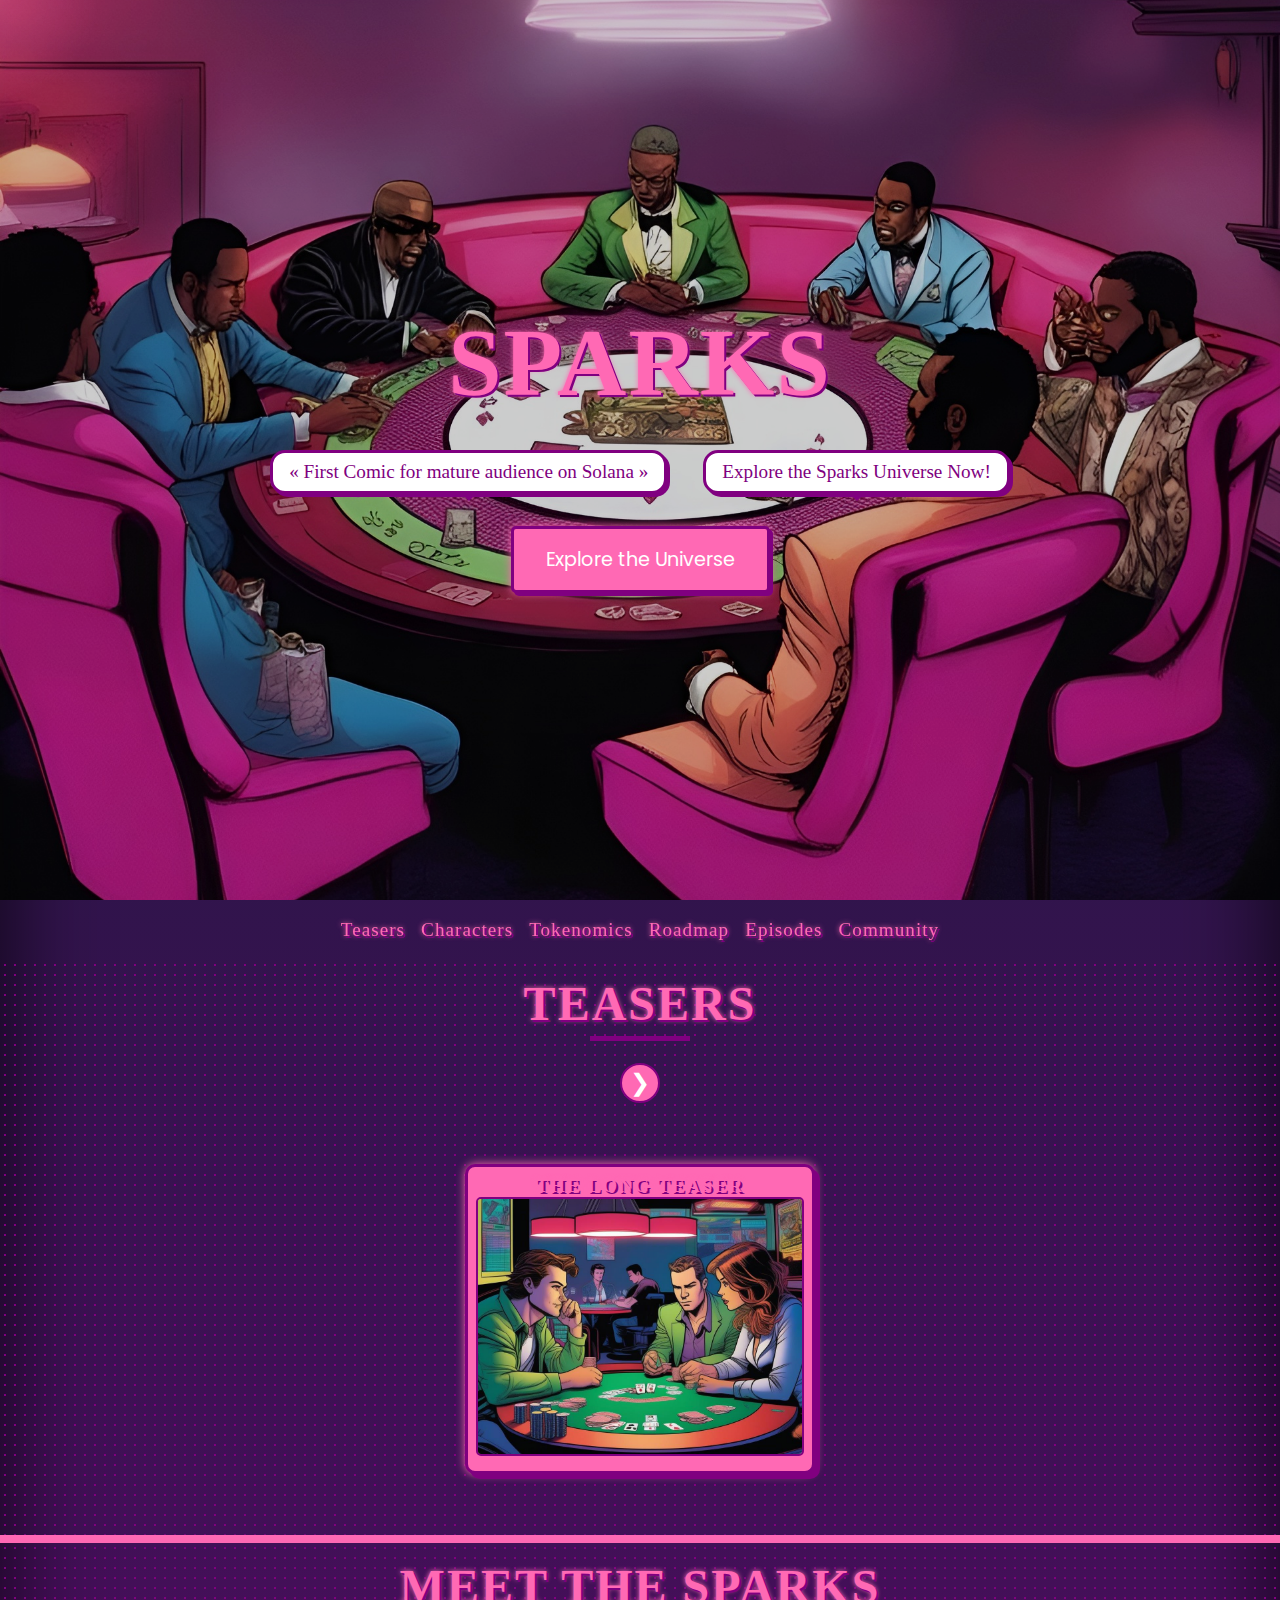
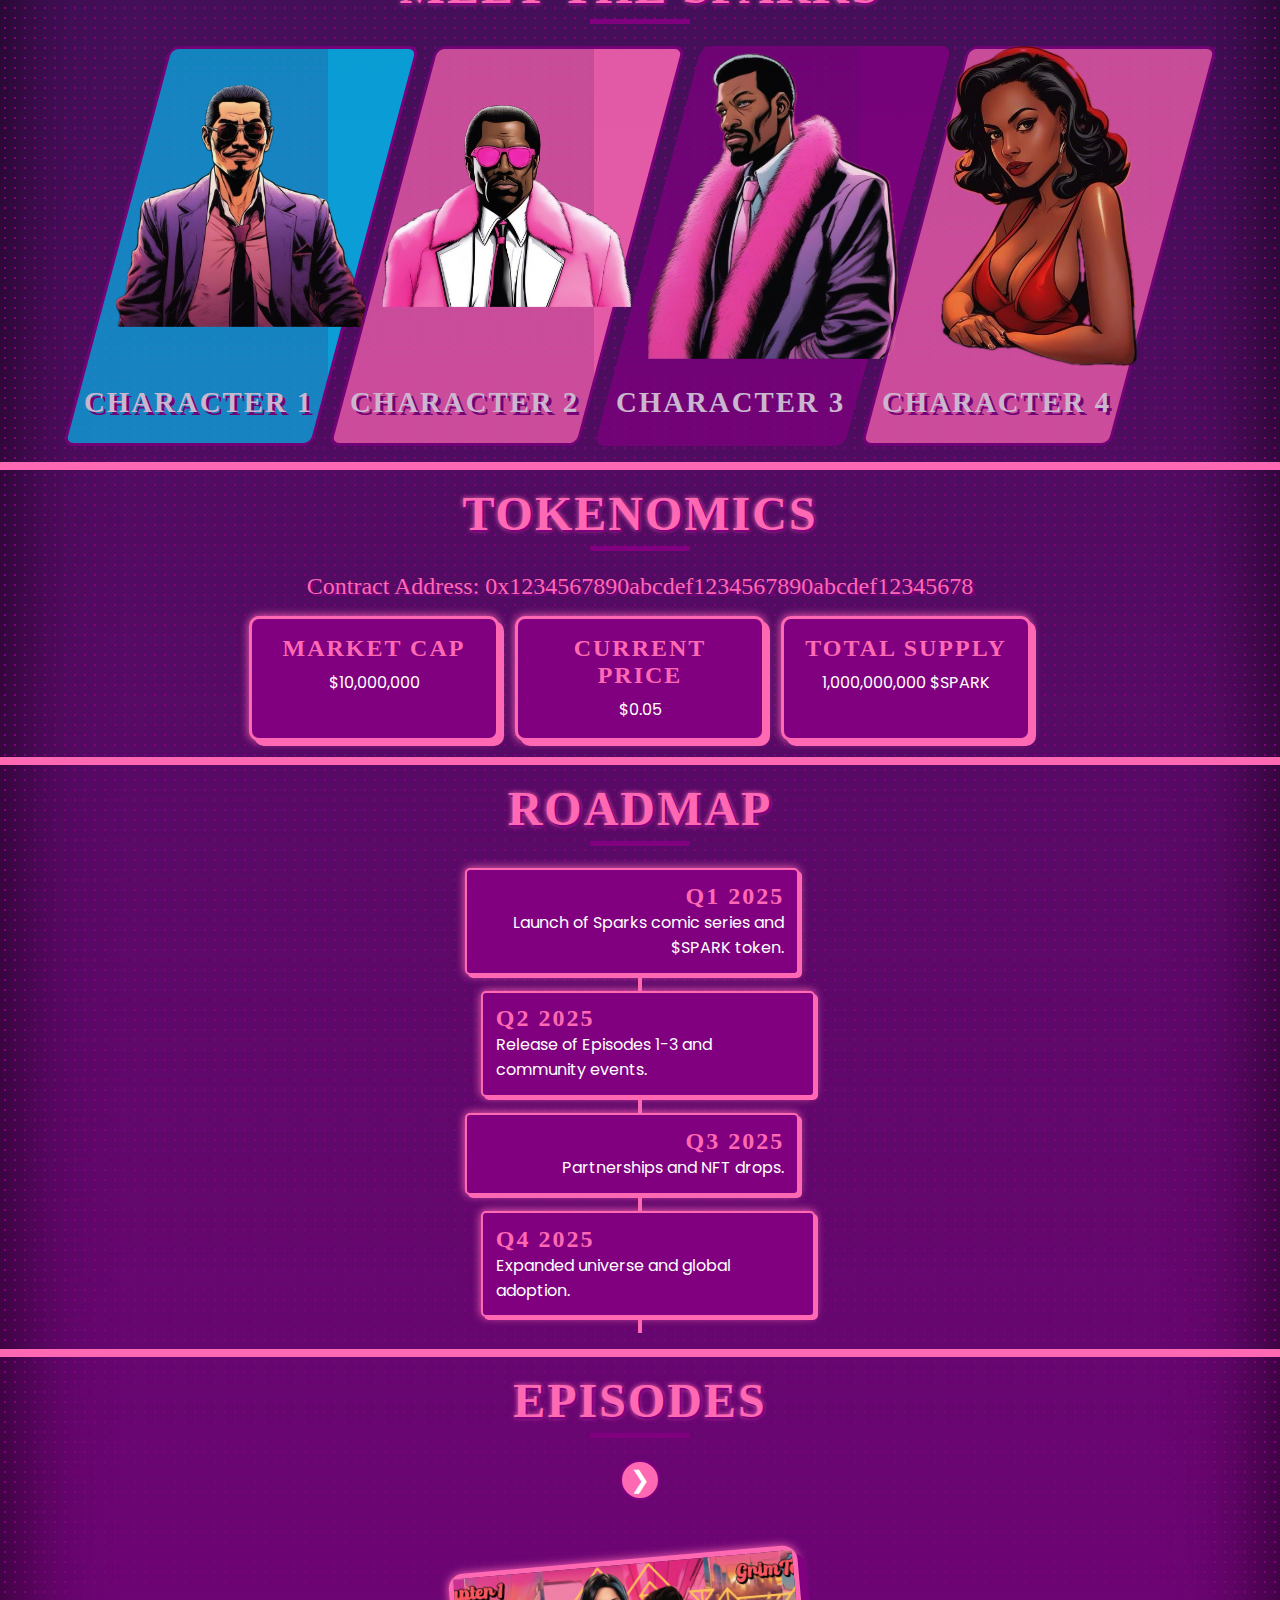
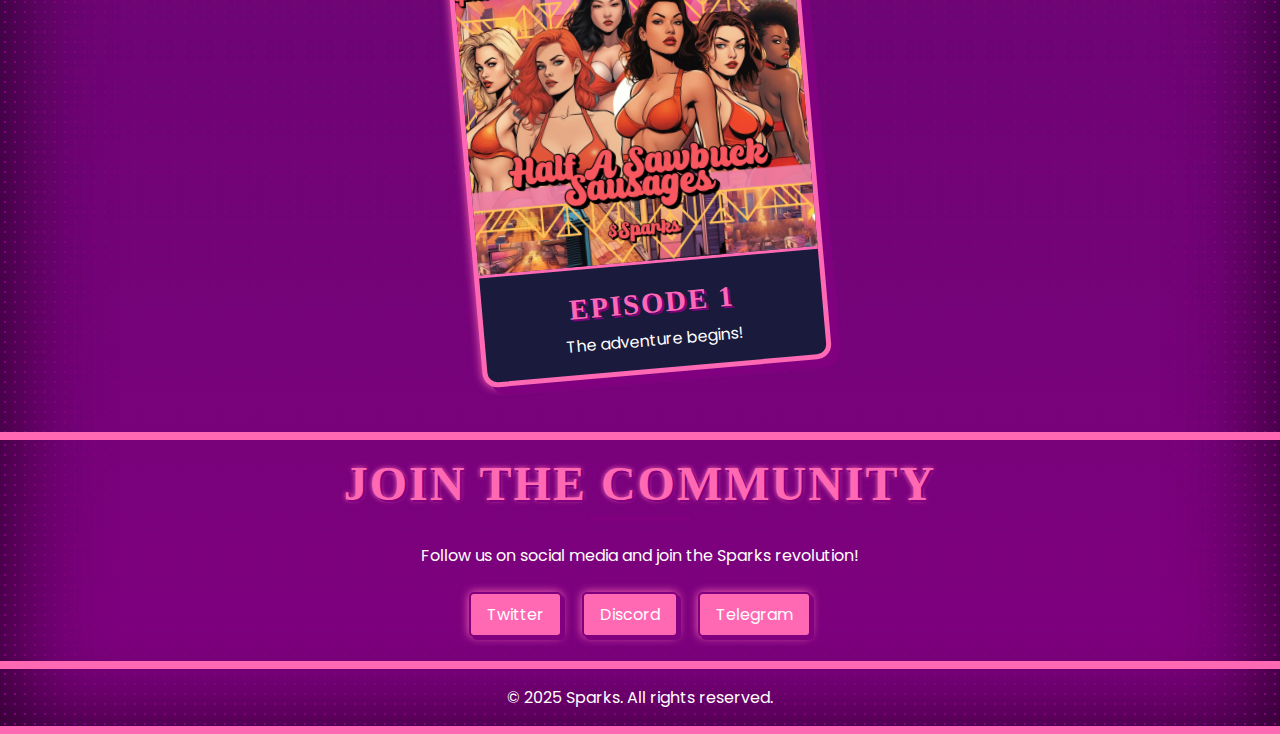
==== index.html @ c4bd2d9d "update" ====
<!DOCTYPE html>
<html lang="en">
<head>
    <meta charset="UTF-8">
    <meta name="viewport" content="width=device-width, initial-scale=1.0">
    <title>Sparks - The Ultimate Comic & Memecoin Experience</title>
    <link rel="stylesheet" href="style.css">
    <!-- Adding comic-style fonts from Google Fonts -->
    <link href="https://fonts.googleapis.com/css2?family=Chewy&family=Poppins:wght@400;700&display=swap" rel="stylesheet">
</head>
<body>
    <!-- Cursor Glow Overlay -->
    <div class="cursor-glow"></div>

    <!-- Comic Effect Container (for POW!, BAM! effects) -->
    <div class="comic-effect"></div>

    <!-- Full-Screen Overlay for Radial Wipe Effect -->
    <div class="radial-wipe-overlay"></div>

    <!-- Header Section with Hero Animation and Speech Bubbles -->
    <header class="hero">
        <div class="hero-content">
            <h1 class="hero-title">SPARKS</h1>
            <div class="speech-bubble-container">
                <div class="speech-bubble">
                    <p>« First Comic for mature audience on Solana »</p>
                </div>
                <div class="speech-bubble">
                    <p>Explore the Sparks Universe Now!</p>
                </div>
            </div>
            <a href="#teasers" class="cta-button">Explore the Universe</a>
        </div>
        <div class="hero-background">
            <img src="Banner.jpg" alt="Hero Background" class="hero-image">
        </div>
    </header>

    <!-- Navigation Bar -->
    <nav class="navbar">
        <ul>
            <li><a href="#teasers">Teasers</a></li>
            <li><a href="#characters">Characters</a></li>
            <li><a href="#tokenomics">Tokenomics</a></li>
            <li><a href="#roadmap">Roadmap</a></li>
            <li><a href="#episodes">Episodes</a></li>
            <li><a href="#community">Community</a></li>
        </ul>
    </nav>

    <!-- Teasers Section -->
    <section id="teasers" class="teasers-section">
        <h2 class="section-title">Teasers</h2>
        <div class="teaser-carousel">
            <div class="carousel-arrows">
                <button class="carousel-arrow teaser-left-arrow" aria-label="Previous Teaser">❮</button>
                <button class="carousel-arrow teaser-right-arrow" aria-label="Next Teaser">❯</button>
            </div>
            <div class="teaser-stack">
                <div class="teaser-card long-teaser">
                    <h3>The Long Teaser</h3>
                    <img src="Teaser2.jpg" alt="Long Teaser" class="teaser-video">
                </div>
                <div class="teaser-card short-teaser">
                    <h3>Character 1 Teaser</h3>
                    <img src="Teaser1.jpg" alt="Character 1 Teaser" class="teaser-video">
                </div>
                <div class="teaser-card short-teaser">
                    <h3>Character 2 Teaser</h3>
                    <img src="Teaser3.jpg" alt="Character 2 Teaser" class="teaser-video">
                </div>
                <div class="teaser-card short-teaser">
                    <h3>Character 3 Teaser</h3>
                    <img src="Teaser4.jpg" alt="Character 3 Teaser" class="teaser-video">
                </div>
                <div class="teaser-card short-teaser">
                    <h3>Character 4 Teaser</h3>
                    <img src="Teaser5.jpg" alt="Character 4 Teaser" class="teaser-video">
                </div>
                <div class="teaser-card short-teaser">
                    <h3>Tokenomics Teaser</h3>
                    <img src="Teaser6.jpg" alt="Tokenomics Teaser" class="teaser-video">
                </div>
            </div>
        </div>
    </section>

    <!-- Characters Section -->
    <section id="characters" class="characters-section">
        <h2 class="section-title">Meet the Sparks</h2>
        <div class="character-selection">
            <!-- Character 1 -->
            <div class="character-slot">
                <div class="character-bg character-bg-blue">
                    <h3 class="character-name">Character 1</h3>
                </div>
                <img src="Char1.png" alt="Character 1" class="character-image">
            </div>
            <!-- Character 2 -->
            <div class="character-slot">
                <div class="character-bg character-bg-yellow">
                    <h3 class="character-name">Character 2</h3>
                </div>
                <img src="Char2.png" alt="Character 2" class="character-image">
            </div>
            <!-- Character 3 -->
            <div class="character-slot">
                <div class="character-bg character-bg-purple">
                    <h3 class="character-name">Character 3</h3>
                </div>
                <img src="Char3.png" alt="Character 3" class="character-image">
            </div>
            <!-- Character 4 -->
            <div class="character-slot">
                <div class="character-bg character-bg-red">
                    <h3 class="character-name">Character 4</h3>
                </div>
                <img src="Char4.png" alt="Character 4" class="character-image">
            </div>
        </div>
    </section>

    <!-- Tokenomics Section -->
    <section id="tokenomics" class="tokenomics-section">
        <h2 class="section-title">Tokenomics</h2>
        <div class="tokenomics-content">
            <p class="contract-address">Contract Address: 0x1234567890abcdef1234567890abcdef12345678</p>
            <div class="tokenomics-boxes">
                <div class="tokenomics-box">
                    <h3>Market Cap</h3>
                    <p>$10,000,000</p>
                </div>
                <div class="tokenomics-box">
                    <h3>Current Price</h3>
                    <p>$0.05</p>
                </div>
                <div class="tokenomics-box">
                    <h3>Total Supply</h3>
                    <p>1,000,000,000 $SPARK</p>
                </div>
            </div>
        </div>
    </section>

    <!-- Roadmap Section -->
    <section id="roadmap" class="roadmap-section">
        <h2 class="section-title">Roadmap</h2>
        <div class="roadmap-timeline">
            <div class="roadmap-item">
                <div class="roadmap-content">
                    <h3>Q1 2025</h3>
                    <p>Launch of Sparks comic series and $SPARK token.</p>
                </div>
            </div>
            <div class="roadmap-item">
                <div class="roadmap-content">
                    <h3>Q2 2025</h3>
                    <p>Release of Episodes 1-3 and community events.</p>
                </div>
            </div>
            <div class="roadmap-item">
                <div class="roadmap-content">
                    <h3>Q3 2025</h3>
                    <p>Partnerships and NFT drops.</p>
                </div>
            </div>
            <div class="roadmap-item">
                <div class="roadmap-content">
                    <h3>Q4 2025</h3>
                    <p>Expanded universe and global adoption.</p>
                </div>
            </div>
        </div>
    </section>

    <!-- Episodes Section -->
    <section id="episodes" class="episodes-section">
        <h2 class="section-title">Episodes</h2>
        <div class="episodes-comic">
            <div class="carousel-arrows">
                <button class="carousel-arrow episode-left-arrow" aria-label="Previous Episode">❮</button>
                <button class="carousel-arrow episode-right-arrow" aria-label="Next Episode">❯</button>
            </div>
            <div class="episodes-stack">
                <div class="episode-panel" data-trailer-url="https://www.youtube.com/watch?v=example1">
                    <img src="Episode1.png" alt="Episode 1" class="episode-image">
                    <div class="episode-info">
                        <h3>Episode 1</h3>
                        <p>The adventure begins!</p>
                    </div>
                </div>
                <div class="episode-panel" data-trailer-url="https://www.youtube.com/watch?v=example2">
                    <img src="Logo.jpg" alt="Episode 2" class="episode-image">
                    <div class="episode-info">
                        <h3>Episode 2</h3>
                        <p>A new threat emerges.</p>
                    </div>
                </div>
            </div>
        </div>
    </section>

    <!-- Community Section -->
    <section id="community" class="community-section">
        <h2 class="section-title">Join the Community</h2>
        <p>Follow us on social media and join the Sparks revolution!</p>
        <div class="social-links">
            <a href="#" class="social-icon">Twitter</a>
            <a href="#" class="social-icon">Discord</a>
            <a href="#" class="social-icon">Telegram</a>
        </div>
    </section>

    <!-- Footer -->
    <footer class="footer">
        <p>© 2025 Sparks. All rights reserved.</p>
    </footer>

    <!-- JavaScript for Scroll Animations, Effects, Radial Wipe, Carousel, Cursor Glow, and Comic Effects -->
    <script>
        // Cursor Glow Effect
        const cursorGlow = document.querySelector('.cursor-glow');
        document.addEventListener('mousemove', (e) => {
            const x = e.clientX;
            const y = e.clientY;
            cursorGlow.style.left = `${x}px`;
            cursorGlow.style.top = `${y}px`;
        });

        // Comic Sound Effect on Click
        const comicEffect = document.querySelector('.comic-effect');
        function createComicEffect(x, y) {
            const effect = document.createElement('div');
            effect.classList.add('comic-sound');
            effect.style.left = `${x}px`;
            effect.style.top = `${y}px`;
            const sounds = ['POW!', 'BAM!', 'ZAP!', 'BOOM!'];
            effect.textContent = sounds[Math.floor(Math.random() * sounds.length)];
            comicEffect.appendChild(effect);
            setTimeout(() => {
                effect.remove();
            }, 1000); // Remove after animation
        }

        // Add comic effect on click for navbar links, teaser cards, and episode panels
        document.querySelectorAll('.navbar ul li a, .teaser-card, .episode-panel').forEach(element => {
            element.addEventListener('click', (e) => {
                const x = e.clientX;
                const y = e.clientY;
                createComicEffect(x, y);
            });
        });

        // Smooth scrolling for navbar links
        document.querySelectorAll('a[href^="#"]').forEach(anchor => {
            anchor.addEventListener('click', function(e) {
                e.preventDefault();
                document.querySelector(this.getAttribute('href')).scrollIntoView({
                    behavior: 'smooth'
                });
            });
        });

        // Parallax effect for hero background (disabled on mobile for performance)
        if (window.innerWidth > 768) {
            window.addEventListener('scroll', function() {
                const heroImage = document.querySelector('.hero-image');
                const scrollPosition = window.pageYOffset;
                heroImage.style.transform = `translateY(${scrollPosition * 0.5}px)`;
            });
        }

        // Fade-in and slide animations for sections and nested elements on scroll
        const sections = document.querySelectorAll('section');
        const roadmapItems = document.querySelectorAll('.roadmap-item');
        const tokenomicsBoxes = document.querySelectorAll('.tokenomics-box');
        const contractAddress = document.querySelector('.contract-address');
        const episodePanels = document.querySelectorAll('.episode-panel');
        const teaserCards = document.querySelectorAll('.teaser-card');
        
        const options = {
            threshold: 0.2
        };
        
        const observer = new IntersectionObserver((entries, observer) => {
            entries.forEach(entry => {
                if (entry.isIntersecting) {
                    entry.target.classList.add('visible');
                }
            });
        }, options);

        sections.forEach(section => {
            observer.observe(section);
        });

        roadmapItems.forEach(item => {
            observer.observe(item);
        });

        if (contractAddress) {
            observer.observe(contractAddress);
        }
        tokenomicsBoxes.forEach(box => {
            observer.observe(box);
        });

        episodePanels.forEach(panel => {
            observer.observe(panel);
        });

        teaserCards.forEach(card => {
            observer.observe(card);
        });

        // Character selection animation
        const characterSlots = document.querySelectorAll('.character-slot');
        characterSlots.forEach(slot => {
            slot.addEventListener('mouseenter', () => {
                slot.classList.add('active');
            });
            slot.addEventListener('mouseleave', () => {
                slot.classList.remove('active');
            });
        });

        // Radial Wipe Effect for Episode Panels
        const episodePanelsInteractive = document.querySelectorAll('.episode-panel');
        const radialWipeOverlay = document.querySelector('.radial-wipe-overlay');

        episodePanelsInteractive.forEach(panel => {
            panel.addEventListener('click', (e) => {
                e.preventDefault();
                const trailerUrl = panel.getAttribute('data-trailer-url');

                radialWipeOverlay.style.display = 'block';
                radialWipeOverlay.classList.add('wipe');

                setTimeout(() => {
                    window.open(trailerUrl, '_blank');
                    radialWipeOverlay.classList.remove('wipe');
                    radialWipeOverlay.style.display = 'none';
                }, 1000);
            });
        });

        // Carousel for Teasers (Original Behavior)
        const teaserStack = document.querySelector('.teaser-stack');
        const teaserCardsArray = document.querySelectorAll('.teaser-card');
        const teaserLeftArrow = document.querySelector('.teaser-left-arrow');
        const teaserRightArrow = document.querySelector('.teaser-right-arrow');
        let teaserIndex = 0;

        function updateTeaserCarousel() {
            teaserCardsArray.forEach((card, index) => {
                card.style.display = index === teaserIndex ? 'block' : 'none';
                card.classList.toggle('active', index === teaserIndex);
            });

            teaserLeftArrow.style.display = teaserIndex === 0 ? 'none' : 'inline-block';
            teaserRightArrow.style.display = teaserIndex === teaserCardsArray.length - 1 ? 'none' : 'inline-block';
        }

        teaserLeftArrow.addEventListener('click', () => {
            if (teaserIndex > 0) {
                teaserIndex--;
                updateTeaserCarousel();
            }
        });

        teaserRightArrow.addEventListener('click', () => {
            if (teaserIndex < teaserCardsArray.length - 1) {
                teaserIndex++;
                updateTeaserCarousel();
            }
        });

        updateTeaserCarousel();

        // Carousel for Episodes (Original Behavior)
        const episodesStack = document.querySelector('.episodes-stack');
        const episodePanelsArray = document.querySelectorAll('.episode-panel');
        const episodeLeftArrow = document.querySelector('.episode-left-arrow');
        const episodeRightArrow = document.querySelector('.episode-right-arrow');
        let episodeIndex = 0;

        function updateEpisodeCarousel() {
            episodePanelsArray.forEach((panel, index) => {
                panel.style.display = index === episodeIndex ? 'block' : 'none';
                panel.classList.toggle('active', index === episodeIndex);
            });

            episodeLeftArrow.style.display = episodeIndex === 0 ? 'none' : 'inline-block';
            episodeRightArrow.style.display = episodeIndex === episodePanelsArray.length - 1 ? 'none' : 'inline-block';
        }

        episodeLeftArrow.addEventListener('click', () => {
            if (episodeIndex > 0) {
                episodeIndex--;
                updateEpisodeCarousel();
            }
        });

        episodeRightArrow.addEventListener('click', () => {
            if (episodeIndex < episodePanelsArray.length - 1) {
                episodeIndex++;
                updateEpisodeCarousel();
            }
        });

        updateEpisodeCarousel();
    </script>
</body>
</html>
---- style.css ----
/* Reset and Basic Styles */
* {
    margin: 0;
    padding: 0;
    box-sizing: border-box;
    scroll-behavior: smooth;
}

body {
    font-family: 'Poppins', sans-serif;
    background: linear-gradient(to bottom, #1a1a3d, #800080);
    color: #fff;
    overflow-x: hidden;
    position: relative;
    /* Add vignette effect */
    box-shadow: inset 0 0 100px rgba(0, 0, 0, 0.8);
}

/* Cursor Glow Overlay */
.cursor-glow {
    position: fixed;
    width: 200px;
    height: 200px;
    background: radial-gradient(circle, rgba(255, 105, 180, 0.3) 0%, transparent 70%);
    pointer-events: none;
    z-index: 1;
    transform: translate(-50%, -50%);
    transition: all 0.02s ease;
}

/* Comic Sound Effect */
.comic-effect {
    position: fixed;
    top: 0;
    left: 0;
    width: 100%;
    height: 100%;
    pointer-events: none;
    z-index: 1001;
}

.comic-sound {
    position: absolute;
    font-family: 'Chewy', cursive;
    font-size: 2rem;
    color: #ff69b4;
    text-shadow: 2px 2px #800080, 0 0 10px #ff69b4;
    transform: translate(-50%, -50%);
    animation: comicSound 1s forwards;
}

@keyframes comicSound {
    0% { transform: translate(-50%, -50%) scale(0) rotate(0deg); opacity: 0; }
    50% { transform: translate(-50%, -50%) scale(1.5) rotate(10deg); opacity: 1; }
    100% { transform: translate(-50%, -50%) scale(1) rotate(0deg); opacity: 0; }
}

/* Radial Wipe Overlay */
.radial-wipe-overlay {
    display: none;
    position: fixed;
    top: 0;
    left: 0;
    width: 100%;
    height: 100%;
    background-color: #ff69b4;
    z-index: 1000;
    clip-path: circle(0% at 50% 50%);
}

.radial-wipe-overlay.wipe {
    display: block;
    animation: radialWipe 1s forwards;
}

@keyframes radialWipe {
    0% {
        clip-path: circle(0% at 50% 50%);
    }
    100% {
        clip-path: circle(150% at 50% 50%);
    }
}

/* Pop-Art Inspired Typography with Chewy Font */
h1, h2, h3 {
    font-family: 'Chewy', cursive;
    letter-spacing: 2px;
    text-transform: uppercase;
    text-shadow: 2px 2px #800080;
    color: #ff69b4;
}

/* Reduced Neon Glow Effect for Headings */
h1, h2, h3, .contract-address {
    text-shadow: 2px 2px #800080, 0 0 5px #ff69b4;
}

.section-title {
    font-size: 3rem;
    text-align: center;
    margin-bottom: 2rem;
    position: relative;
}

/* Adjusted Starburst effect behind section titles */
.section-title::before {
    content: '';
    position: absolute;
    top: 50%;
    left: 50%;
    width: 100px;
    height: 100px;
    background: radial-gradient(circle, #ff69b4 5%, transparent 60%);
    transform: translate(-50%, -50%) rotate(45deg);
    opacity: 0;
    z-index: -1;
    animation: starburst 1s forwards;
    animation-delay: 0.5s;
}

/* Starburst animation */
@keyframes starburst {
    0% { transform: translate(-50%, -50%) rotate(45deg) scale(0); opacity: 0; }
    50% { transform: translate(-50%, -50%) rotate(45deg) scale(1.2); opacity: 0.3; }
    100% { transform: translate(-50%, -50%) rotate(45deg) scale(1); opacity: 0.2; }
}

/* Animated underline for section titles */
.section-title::after {
    content: '';
    position: absolute;
    bottom: -10px;
    left: 50%;
    transform: translateX(-50%);
    width: 100px;
    height: 5px;
    background-color: #800080;
    animation: expand 1s ease-in-out;
}

/* Hero Section with Speech Bubbles */
.hero {
    position: relative;
    height: 100vh;
    display: flex;
    justify-content: center;
    align-items: center;
    text-align: center;
    overflow: hidden;
    width: 100%;
}

.hero-content {
    z-index: 2;
    color: #fff;
    padding: 0 1rem;
}

.hero-title {
    font-size: 6rem;
    animation: popIn 1s ease-out;
}

/* Speech Bubbles */
.speech-bubble-container {
    position: relative;
    margin: 1rem 0;
}

.speech-bubble {
    background: #fff;
    border: 3px solid #800080;
    border-radius: 15px;
    padding: 0.5rem 1rem;
    margin: 1rem;
    position: relative;
    display: inline-block;
    box-shadow: 3px 3px #800080;
}

.speech-bubble::after {
    content: '';
    position: absolute;
    bottom: -20px;
    left: 50%;
    transform: translateX(-50%);
    border: 10px solid transparent;
    border-top: 10px solid #800080;
}

.speech-bubble p {
    font-family: 'Chewy', cursive;
    font-size: 1.2rem;
    color: #800080;
    margin: 0;
}

.cta-button {
    display: inline-block;
    padding: 1rem 2rem;
    background-color: #ff69b4;
    color: #fff;
    text-decoration: none;
    font-size: 1.2rem;
    border-radius: 5px;
    border: 3px solid #800080;
    box-shadow: 3px 3px #800080, 0 0 10px #ff69b4;
    transition: transform 0.2s, box-shadow 0.3s;
}

.cta-button:hover {
    transform: scale(1.1);
    box-shadow: 3px 3px #ff69b4, 0 0 15px #ff69b4;
    animation: glowPulse 1s infinite;
}

/* Glow Pulse Animation for Hover */
@keyframes glowPulse {
    0% { box-shadow: 3px 3px #ff69b4, 0 0 15px #ff69b4; }
    50% { box-shadow: 3px 3px #ff69b4, 0 0 25px #ff69b4; }
    100% { box-shadow: 3px 3px #ff69b4, 0 0 15px #ff69b4; }
}

.hero-background {
    position: absolute;
    top: 0;
    left: 0;
    width: 100%;
    height: 100%;
    /* Add semi-transparent black overlay and gradient */
    background: linear-gradient(to bottom, rgba(0, 0, 0, 1), rgba(0, 0, 0, 1)), /* Black overlay */
                linear-gradient(to bottom, rgba(26, 26, 61, 0.7), rgba(26, 26, 61, 0.7)); /* Original gradient */
    background-attachment: fixed;
    background-position: center;
    background-repeat: no-repeat;
    background-size: cover;
}

.hero-image {
    width: 100%;
    height: 100%;
    object-fit: cover;
    opacity: 0.8;
}

/* Navigation Bar */
.navbar {
    position: sticky;
    position: -webkit-sticky;
    top: 0;
    z-index: 10;
    width: 100%;
    overflow-x: hidden;
    /* Speech bubble background */
    background: url('data:image/svg+xml;utf8,<svg xmlns="http://www.w3.org/2000/svg" width="100%" height="60" viewBox="0 0 600 60"><path d="M0,0 H600 V40 Q580,50 560,40 T520,40 T480,40 T440,40 T400,40 T360,40 T320,40 T280,40 T240,40 T200,40 T160,40 T120,40 T80,40 T40,40 Q20,50 0,40 V0 Z" fill="rgba(26, 26, 61, 0.9)" stroke="#ff69b4" stroke-width="4"/></svg>') repeat-x;
    background-size: 600px 60px;
    height: 60px;
    position: relative;
}

.navbar::before {
    content: '';
    position: absolute;
    top: 0;
    left: 0;
    width: 200%;
    height: 100%;
    background: url('data:image/svg+xml;utf8,<svg xmlns="http://www.w3.org/2000/svg" width="20" height="20" viewBox="0 0 20 20"><path d="M10,0 L12,8 L20,10 L12,12 L10,20 L8,12 L0,10 L8,8 Z" fill="#ff69b4" fill-opacity="0.2"/></svg>') repeat;
    background-size: 20px 20px;
    animation: movePattern 10s linear infinite;
}

.navbar ul {
    display: flex;
    justify-content: center;
    list-style: none;
    flex-wrap: nowrap;
    margin: 0;
    padding: 0;
    white-space: nowrap;
    position: relative;
    top: 10px;
    max-width: 100%;
}

.navbar ul li {
    margin: 0.5rem;
    position: relative;
}

.navbar ul li a {
    color: #ff69b4;
    font-size: 1.2rem;
    text-decoration: none;
    font-family: 'Chewy', cursive;
    letter-spacing: 1px;
    text-shadow: 2px 2px #800080, 0 0 5px #ff69b4;
    transition: color 0.3s, text-shadow 0.3s;
    position: relative;
    display: inline-block;
}

.navbar ul li a:hover {
    color: #fff;
    text-shadow: 2px 2px #ff69b4, 0 0 10px #ff69b4;
    /* Removed jitter effect */
}

/* Animate the star pattern */
@keyframes movePattern {
    0% { transform: translateX(0); }
    100% { transform: translateX(-50%); }
}

/* Teasers Section */
.teasers-section {
    padding: 1rem;
    background: transparent;
    width: 100%;
    border-bottom: 2px solid #ff69b4;
    background-image: radial-gradient(circle, #800080 1px, transparent 1px);
    background-size: 10px 10px;
    position: relative;
    border-bottom: 8px solid #ff69b4;
    border-image: url('data:image/svg+xml;utf8,<svg xmlns="http://www.w3.org/2000/svg" width="40" height="40" viewBox="0 0 40 40"><path d="M10,0 L20,15 L15,15 L25,40 L20,25 L25,25 L10,0 Z" fill="none" stroke="#ff69b4" stroke-width="4"/></svg>') 40 stretch;
    border-image-width: 8px;
}

.teaser-carousel {
    max-width: 100%;
    margin: 0 auto;
    position: relative;
    display: flex;
    flex-direction: column;
    justify-content: center;
    align-items: center;
}

.teaser-stack {
    position: relative;
    width: 350px;
    height: 400px;
    display: flex;
    justify-content: center;
    align-items: center;
}

.teaser-card {
    background-color: #ff69b4;
    border: 3px solid #800080;
    border-radius: 10px;
    padding: 0.5rem;
    text-align: center;
    box-shadow: 5px 5px #800080, 0 0 10px #ff69b4;
    opacity: 0;
    display: none;
    width: 100%;
    transition: transform 0.5s ease, box-shadow 0.3s ease;
}

.teaser-card.active {
    display: block;
    opacity: 1;
    animation: comicPopIn 0.5s forwards;
}

.teaser-card:hover {
    transform: scale(1.05);
    box-shadow: 8px 8px #800080, 0 0 15px #ff69b4;
    animation: glowPulse 1s infinite;
}

/* Comic Pop-In Animation for Cards */
@keyframes comicPopIn {
    0% { transform: scale(0); opacity: 0; }
    80% { transform: scale(1.1); opacity: 1; }
    100% { transform: scale(1); opacity: 1; }
}

.teaser-video {
    width: 100%;
    border: 2px solid #800080;
    border-radius: 5px;
    transition: border-color 0.3s;
}

.teaser-video:hover {
    border-color: #ff69b4;
}

/* Characters Section */
.characters-section {
    padding: 1rem;
    background: transparent;
    width: 100%;
    border-bottom: 2px solid #ff69b4;
    background-image: radial-gradient(circle, #800080 1px, transparent 1px);
    background-size: 10px 10px;
    border-bottom: 8px solid #ff69b4;
    border-image: url('data:image/svg+xml;utf8,<svg xmlns="http://www.w3.org/2000/svg" width="40" height="40" viewBox="0 0 40 40"><path d="M10,0 L20,15 L15,15 L25,40 L20,25 L25,25 L10,0 Z" fill="none" stroke="#ff69b4" stroke-width="4"/></svg>') 40 stretch;
    border-image-width: 8px;
}

.character-selection {
    display: flex;
    justify-content: center;
    gap: 1rem;
    max-width: 100%;
    margin: 0 auto;
    flex-wrap: wrap;
    padding: 0 0.5rem;
}

.character-slot {
    position: relative;
    width: 250px;
    height: 400px;
    text-align: center;
    z-index: 1;
    transition: transform 0.3s;
}

.character-slot:hover {
    transform: scale(1.1);
    z-index: 2;
}

.character-slot:hover .character-bg {
    opacity: 1;
    box-shadow: 8px 8px #ff69b4;
}

.character-slot:hover .character-image {
    transform: rotate(5deg);
}

.character-slot.active .character-image {
    animation: pulse 1s infinite;
}

.character-bg {
    position: absolute;
    top: 0;
    left: 0;
    width: 100%;
    height: 100%;
    transform: skew(-15deg);
    z-index: 1;
    opacity: 0.7;
    display: flex;
    justify-content: center;
    align-items: flex-end;
    padding-bottom: 1.5rem;
    transition: opacity 0.3s, box-shadow 0.3s;
    border: 3px solid #800080;
    border-radius: 10px;
}

.character-bg-blue { background-color: #00b7eb; }
.character-bg-yellow { background-color: #ff69b4; }
.character-bg-purple { background-color: #800080; }
.character-bg-red { background-color: #ff69b4; }

.character-name {
    font-size: 1.8rem;
    color: #fff;
    text-shadow: 3px 3px #800080;
    transform: skew(15deg);
    z-index: 2;
}

.character-image {
    position: relative;
    z-index: 2;
    width: 100%;
    height: 80%;
    object-fit: contain;
    transition: transform 0.3s;
    border: none;
}

/* Tokenomics Section */
.tokenomics-section {
    padding: 1rem;
    background: transparent;
    color: #fff;
    position: relative;
    width: 100%;
    overflow-x: hidden;
    border-bottom: 2px solid #ff69b4;
    background-image: radial-gradient(circle, #800080 1px, transparent 1px);
    background-size: 10px 10px;
    border-bottom: 8px solid #ff69b4;
    border-image: url('data:image/svg+xml;utf8,<svg xmlns="http://www.w3.org/2000/svg" width="40" height="40" viewBox="0 0 40 40"><path d="M10,0 L20,15 L15,15 L25,40 L20,25 L25,25 L10,0 Z" fill="none" stroke="#ff69b4" stroke-width="4"/></svg>') 40 stretch;
    border-image-width: 8px;
}

.tokenomics-content {
    max-width: 100%;
    margin: 0 auto;
    text-align: center;
    padding: 0 0.5rem;
}

.contract-address {
    font-family: 'Chewy', cursive;
    font-size: 1.5rem;
    color: #ff69b4;
    margin-bottom: 1rem;
    text-shadow: 2px 2px #800080;
    opacity: 1;
    transform: translateY(0);
    transition: opacity 0.5s, transform 0.5s;
}

.contract-address.visible {
    opacity: 1;
    transform: translateY(0);
}

.tokenomics-boxes {
    display: flex;
    justify-content: center;
    gap: 1rem;
    flex-wrap: wrap;
}

.tokenomics-box {
    background-color: #800080;
    border: 3px solid #ff69b4;
    border-radius: 10px;
    padding: 1rem;
    width: 250px;
    text-align: center;
    box-shadow: 5px 5px #ff69b4, 0 0 10px #ff69b4;
    opacity: 1;
    transform: translateY(0);
    transition: transform 0.3s, box-shadow 0.3s, background-color 0.3s;
}

.tokenomics-box:hover {
    transform: scale(1.1);
    box-shadow: 8px 8px #ff69b4, 0 0 15px #ff69b4;
    background-color: #ff69b4;
    animation: glowPulse 1s infinite;
}

.tokenomics-box.visible {
    opacity: 1;
    transform: translateY(0);
}

.tokenomics-box:nth-child(1) { transition-delay: 0.1s; }
.tokenomics-box:nth-child(2) { transition-delay: 0.2s; }
.tokenomics-box:nth-child(3) { transition-delay: 0.3s; }

.tokenomics-box h3 {
    color: #ff69b4;
    font-size: 1.5rem;
    text-shadow: 2px 2px #800080;
    margin-bottom: 0.5rem;
}

.tokenomics-box p {
    font-family: 'Poppins', sans-serif;
    font-size: 1rem;
    color: #fff;
}

/* Roadmap Section */
.roadmap-section {
    padding: 1rem;
    background: transparent;
    width: 100%;
    overflow-x: hidden;
    border-bottom: 2px solid #ff69b4;
    background-image: radial-gradient(circle, #800080 1px, transparent 1px);
    background-size: 10px 10px;
    border-bottom: 8px solid #ff69b4;
    border-image: url('data:image/svg+xml;utf8,<svg xmlns="http://www.w3.org/2000/svg" width="40" height="40" viewBox="0 0 40 40"><path d="M10,0 L20,15 L15,15 L25,40 L20,25 L25,25 L10,0 Z" fill="none" stroke="#ff69b4" stroke-width="4"/></svg>') 40 stretch;
    border-image-width: 8px;
}

.roadmap-timeline {
    max-width: 100%;
    margin: 0 auto;
    position: relative;
    display: flex;
    flex-direction: column;
    align-items: center;
}

.roadmap-timeline::before {
    content: '';
    position: absolute;
    left: 50%;
    top: 0;
    width: 4px;
    height: 100%;
    background-color: #ff69b4;
    transform: translateX(-50%);
    z-index: 0;
}

.roadmap-item {
    position: relative;
    width: 100%;
    max-width: 350px;
    margin-bottom: 1rem;
    z-index: 1;
    opacity: 1;
    transform: translateX(0);
    transition: opacity 0.5s, transform 0.5s;
}

.roadmap-item.visible {
    opacity: 1;
    transform: translateX(0);
}

.roadmap-item:nth-child(odd) .roadmap-content {
    margin-left: auto;
    margin-right: 1rem;
    text-align: right;
}

.roadmap-item:nth-child(even) .roadmap-content {
    margin-right: auto;
    margin-left: 1rem;
    text-align: left;
}

.roadmap-content {
    background-color: #800080;
    padding: 0.8rem;
    border: 2px solid #ff69b4;
    border-radius: 5px;
    box-shadow: 3px 3px #ff69b4, 0 0 10px #ff69b4;
    transition: background-color 0.3s;
}

.roadmap-content h3 {
    color: #ff69b4;
    text-shadow: 2px 2px #800080;
    font-size: 1.5rem;
}

.roadmap-item:hover .roadmap-content {
    background-color: #ff69b4;
    animation: glowPulse 1s infinite;
}

/* Episodes Section */
.episodes-section {
    padding: 1rem;
    background: transparent;
    width: 100%;
    overflow-x: hidden;
    border-bottom: 2px solid #ff69b4;
    background-image: radial-gradient(circle, #800080 1px, transparent 1px);
    background-size: 10px 10px;
    border-bottom: 8px solid #ff69b4;
    border-image: url('data:image/svg+xml;utf8,<svg xmlns="http://www.w3.org/2000/svg" width="40" height="40" viewBox="0 0 40 40"><path d="M10,0 L20,15 L15,15 L25,40 L20,25 L25,25 L10,0 Z" fill="none" stroke="#ff69b4" stroke-width="4"/></svg>') 40 stretch;
    border-image-width: 8px;
}

.episodes-comic {
    max-width: 100%;
    margin: 0 auto;
    position: relative;
    display: flex;
    flex-direction: column;
    justify-content: center;
    align-items: center;
}

.carousel-arrows {
    margin-bottom: 1rem;
    text-align: center;
}

.episodes-stack {
    position: relative;
    width: 400px;
    height: 500px;
    display: flex;
    justify-content: center;
    align-items: center;
}

.episode-panel {
    position: absolute;
    width: 350px;
    background-color: #1a1a3d;
    border: 5px solid #ff69b4;
    border-radius: 15px;
    box-shadow: 8px 8px #800080, 0 0 10px #ff69b4;
    opacity: 0;
    transition: transform 0.5s ease, box-shadow 0.3s ease;
    z-index: 1;
    cursor: pointer;
    display: none;
}

.episode-panel.active {
    display: block;
    opacity: 1;
    animation: comicPopIn 0.5s forwards;
}

.episode-panel.active:nth-child(1) {
    transform: translateY(0) rotate(-5deg);
    z-index: 2;
}

.episode-panel.active:nth-child(2) {
    transform: translateY(20px) rotate(5deg);
    z-index: 1;
}

.episode-panel:hover {
    transform: translateY(0) scale(1.2);
    box-shadow: 12px 12px #ff69b4, 0 0 15px #ff69b4;
    animation: glowPulse 1s infinite;
}

.episode-panel.visible {
    opacity: 1;
}

.episode-image {
    width: 100%;
    height: 300px;
    object-fit: cover;
    border-bottom: 3px solid #ff69b4;
}

.episode-info {
    padding: 1rem;
    text-align: center;
}

.episode-info h3 {
    color: #ff69b4;
    font-size: 1.8rem;
    text-shadow: 2px 2px #800080;
    margin-bottom: 0.5rem;
}

.episode-info p {
    font-family: 'Poppins', sans-serif;
    font-size: 1rem;
    color: #fff;
}

.carousel-arrow {
    display: inline-block;
    background-color: #ff69b4;
    color: #fff;
    border: 2px solid #800080;
    border-radius: 50%;
    width: 40px;
    height: 40px;
    font-size: 1.5rem;
    line-height: 36px;
    text-align: center;
    cursor: pointer;
    z-index: 10;
    margin: 0 0.5rem;
}

.carousel-arrow:hover {
    animation: glowPulse 1s infinite;
}

/* Community Section */
.community-section {
    padding: 1rem;
    background: transparent;
    color: #fff;
    text-align: center;
    width: 100%;
    overflow-x: hidden;
    border-bottom: 2px solid #ff69b4;
    background-image: radial-gradient(circle, #800080 1px, transparent 1px);
    background-size: 10px 10px;
    border-bottom: 8px solid #ff69b4;
    border-image: url('data:image/svg+xml;utf8,<svg xmlns="http://www.w3.org/2000/svg" width="40" height="40" viewBox="0 0 40 40"><path d="M10,0 L20,15 L15,15 L25,40 L20,25 L25,25 L10,0 Z" fill="none" stroke="#ff69b4" stroke-width="4"/></svg>') 40 stretch;
    border-image-width: 8px;
}

.social-links {
    margin-top: 1rem;
}

.social-icon {
    display: inline-block;
    padding: 0.5rem 1rem;
    margin: 0.5rem;
    background-color: #ff69b4;
    color: #fff;
    text-decoration: none;
    border: 2px solid #800080;
    border-radius: 5px;
    box-shadow: 3px 3px #800080, 0 0 10px #ff69b4;
    transition: transform 0.2s, box-shadow 0.3s;
}

.social-icon:hover {
    transform: scale(1.1);
    box-shadow: 3px 3px #ff69b4, 0 0 15px #ff69b4;
    animation: glowPulse 1s infinite;
}

/* Footer */
.footer {
    padding: 1rem;
    background: transparent;
    color: #fff;
    text-align: center;
    width: 100%;
    background-image: radial-gradient(circle, #800080 1px, transparent 1px);
    background-size: 10px 10px;
    border-bottom: 8px solid #ff69b4;
    border-image: url('data:image/svg+xml;utf8,<svg xmlns="http://www.w3.org/2000/svg" width="40" height="40" viewBox="0 0 40 40"><path d="M10,0 L20,15 L15,15 L25,40 L20,25 L25,25 L10,0 Z" fill="none" stroke="#ff69b4" stroke-width="4"/></svg>') 40 stretch;
    border-image-width: 8px;
}

/* Animations */
@keyframes popIn {
    0% { transform: scale(0); opacity: 0; }
    80% { transform: scale(1.2); opacity: 1; }
    100% { transform: scale(1); }
}

@keyframes fadeIn {
    0% { opacity: 0; }
    100% { opacity: 1; }
}

@keyframes zoomIn {
    0% { transform: scale(1); }
    100% { transform: scale(1.1); }
}

@keyframes expand {
    0% { width: 0; }
    100% { width: 100px; }
}

@keyframes pulse {
    0% { transform: scale(1); }
    50% { transform: scale(1.05); }
    100% { transform: scale(1); }
}

section {
    transition: opacity 0.5s, transform 0.5s;
}

section.visible {
    opacity: 1;
    transform: translateY(0);
}

/* Responsive Design */
@media (max-width: 1024px) {
    .character-selection {
        flex-wrap: wrap;
    }

    .character-slot {
        width: 200px;
        height: 350px;
    }

    .character-name {
        font-size: 1.5rem;
    }
}

@media (max-width: 768px) {
    .hero {
        height: 70vh;
    }

    .hero-title {
        font-size: 3.5rem;
    }

    .speech-bubble p {
        font-size: 1rem;
    }

    .cta-button {
        padding: 0.8rem 1.5rem;
        font-size: 1rem;
    }

    .section-title {
        font-size: 2rem;
    }

    .section-title::after {
        width: 80px;
    }

    .section-title::before {
        width: 80px;
        height: 80px;
    }

    .navbar {
        height: 50px;
        background-size: 400px 50px;
    }

    .navbar::before {
        background-size: 15px 15px;
    }

    .navbar ul {
        justify-content: space-around;
        padding: 0 0.5rem;
        top: 5px;
    }

    .navbar ul li {
        margin: 0 0.2rem;
    }

    .navbar ul li a {
        font-size: 0.8rem;
        padding: 0.2rem 0.4rem;
        letter-spacing: 0.5px;
    }

    .teaser-stack {
        width: 300px;
        height: auto;
        display: block;
    }

    .teaser-card {
        position: relative;
        width: 100%;
        transform: none;
        display: none;
    }

    .teaser-card:hover {
        transform: scale(1.05);
    }

    .character-selection {
        flex-direction: column;
        align-items: center;
        flex-wrap: wrap;
    }

    .character-slot {
        width: 220px;
        height: 300px;
    }

    .character-name {
        font-size: 1.2rem;
    }

    .tokenomics-boxes {
        flex-direction: column;
        align-items: center;
    }

    .tokenomics-box {
        width: 220px;
    }

    .contract-address {
        font-size: 1.2rem;
    }

    .roadmap-timeline::before {
        left: 50%;
        transform: translateX(-50%);
    }

    .roadmap-item {
        max-width: 100%;
    }

    .roadmap-item:nth-child(odd) .roadmap-content,
    .roadmap-item:nth-child(even) .roadmap-content {
        margin: 0 40px;
        text-align: center;
    }

    .episodes-stack {
        width: 100%;
        height: auto;
        display: block;
    }

    .episode-panel {
        position: relative;
        width: 300px;
        margin: 0 auto;
        transform: none;
        display: none;
    }

    .episode-panel.active:nth-child(1),
    .episode-panel.active:nth-child(2) {
        transform: none;
    }

    .episode-panel:hover {
        transform: scale(1.05);
    }

    .carousel-arrows {
        display: flex;
        justify-content: center;
        gap: 1rem;
    }
}

@media (max-width: 480px) {
    .hero-title {
        font-size: 2.5rem;
    }

    .speech-bubble p {
        font-size: 0.8rem;
    }

    .cta-button {
        padding: 0.6rem 1.2rem;
        font-size: 0.9rem;
    }

    .section-title {
        font-size: 1.8rem;
    }

    .section-title::after {
        width: 60px;
    }

    .section-title::before {
        width: 60px;
        height: 60px;
    }

    .navbar {
        height: 40px;
        background-size: 300px 40px;
    }

    .navbar::before {
        background-size: 10px 10px;
    }

    .navbar ul {
        justify-content: space-between;
        top: 0;
    }

    .navbar ul li {
        margin: 0 0.1rem;
    }

    .navbar ul li a {
        font-size: 0.7rem;
        padding: 0.1rem 0.3rem;
        letter-spacing: 0.3px;
    }

    .character-slot {
        width: 200px;
        height: 280px;
    }

    .character-name {
        font-size: 1rem;
    }

    .teaser-stack {
        width: 250px;
    }

    .teaser-card.long-teaser,
    .teaser-card.short-teaser {
        width: 100%;
    }

    .episode-panel {
        width: 250px;
    }

    .tokenomics-box {
        width: 200px;
    }

    .tokenomics-box h3 {
        font-size: 1.2rem;
    }

    .tokenomics-box p {
        font-size: 0.9rem;
    }

    .contract-address {
        font-size: 1rem;
    }
}
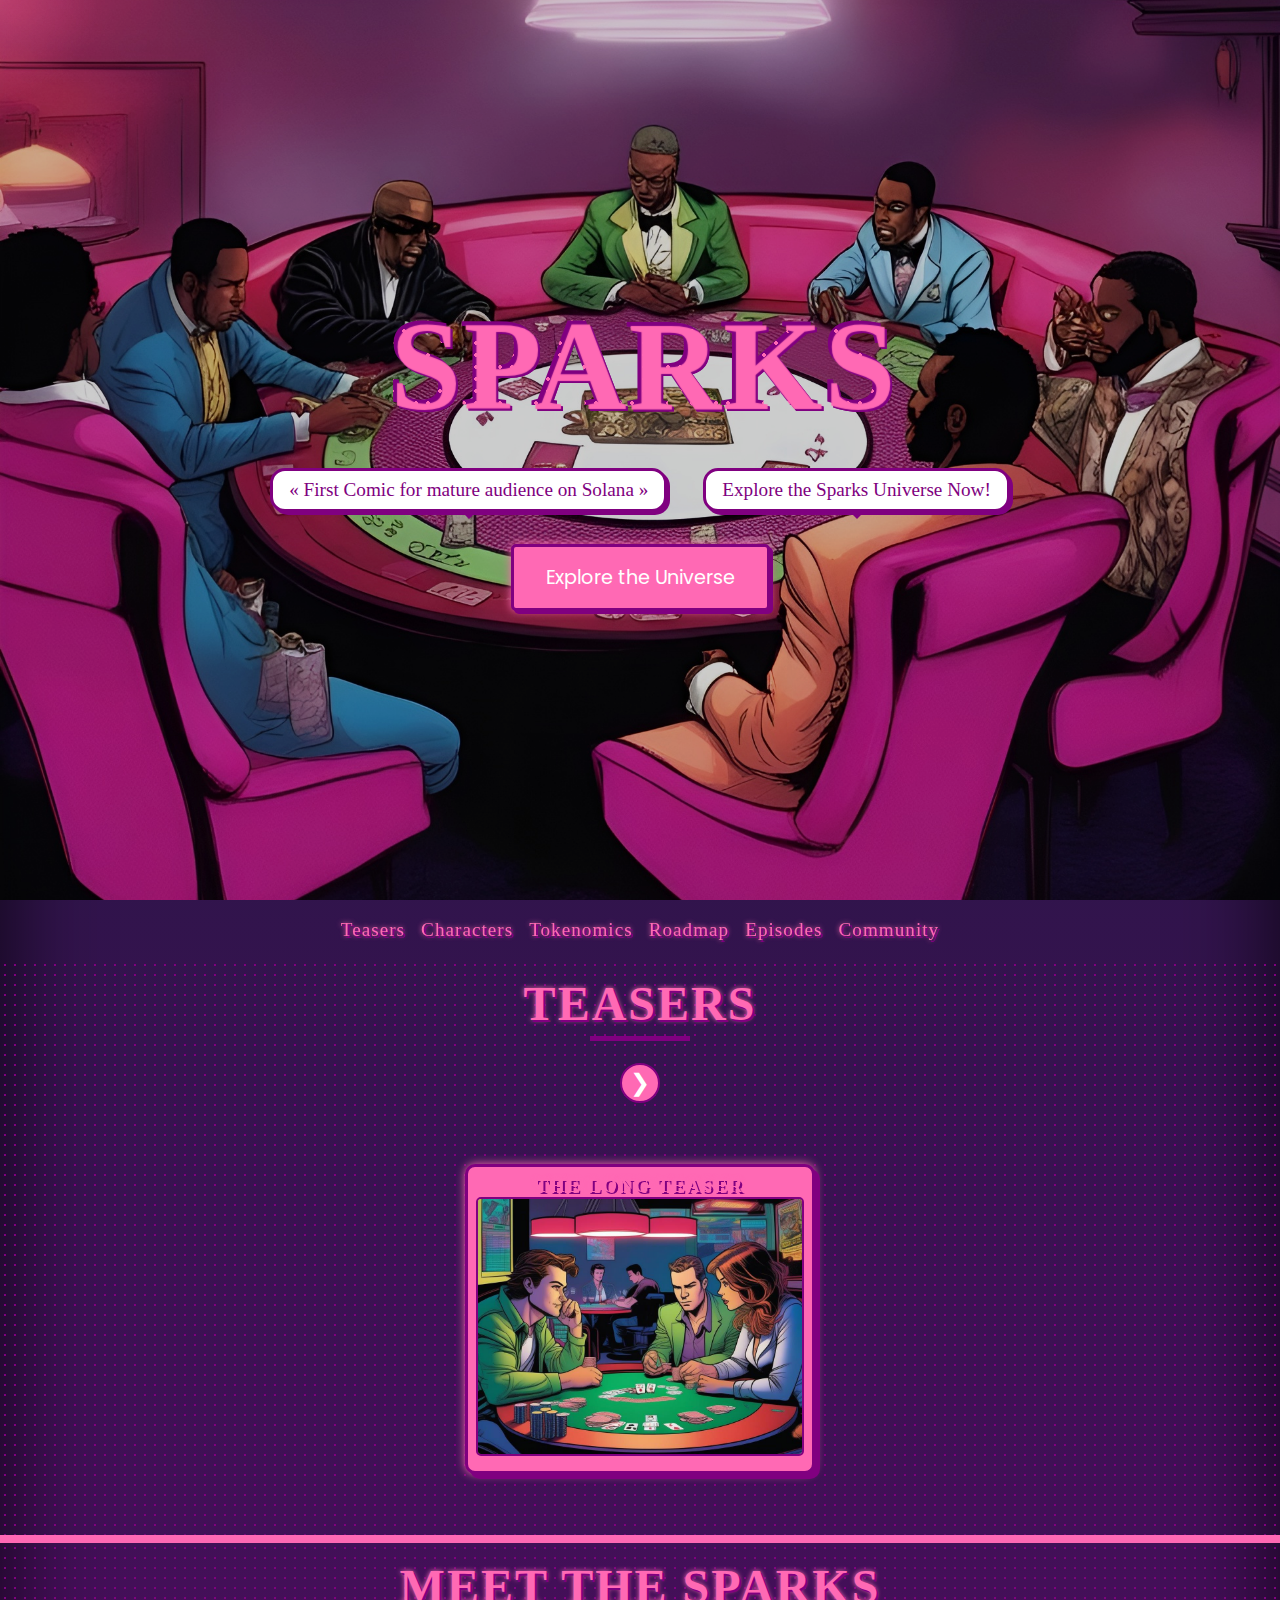
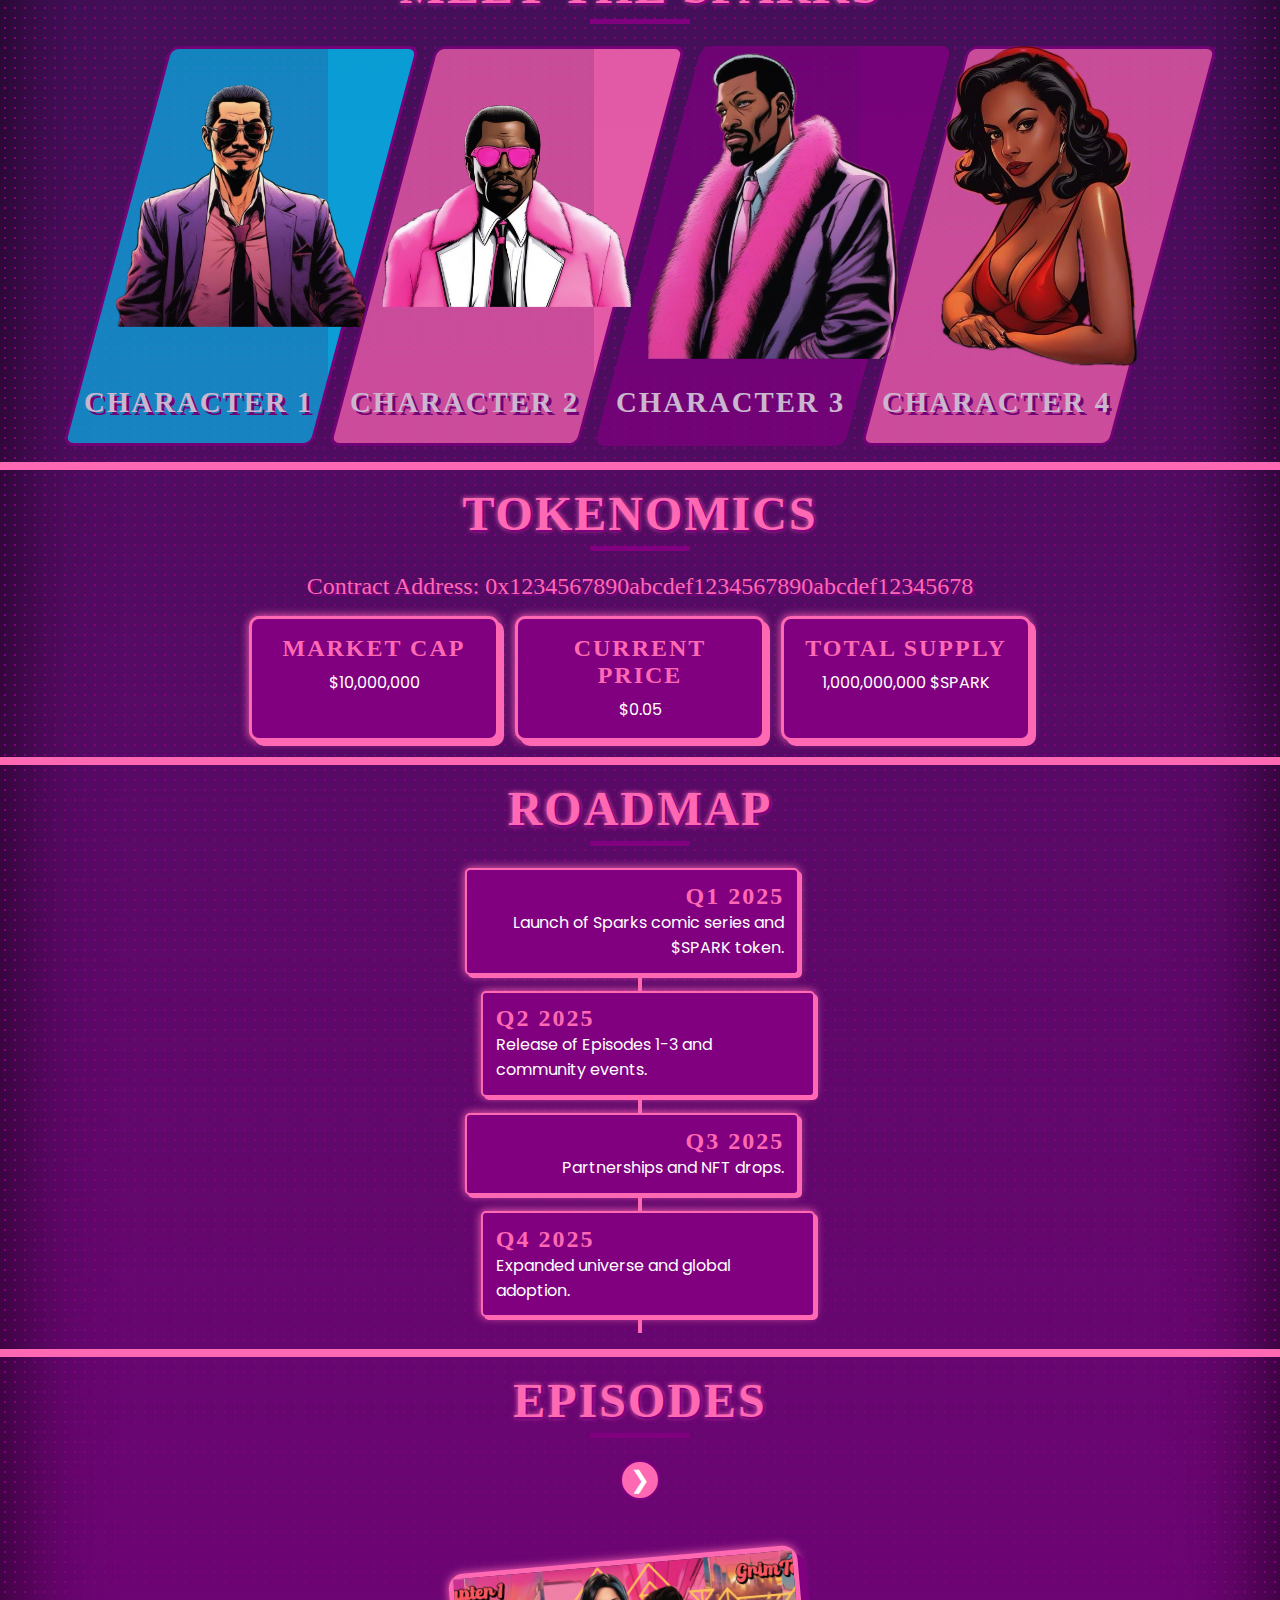
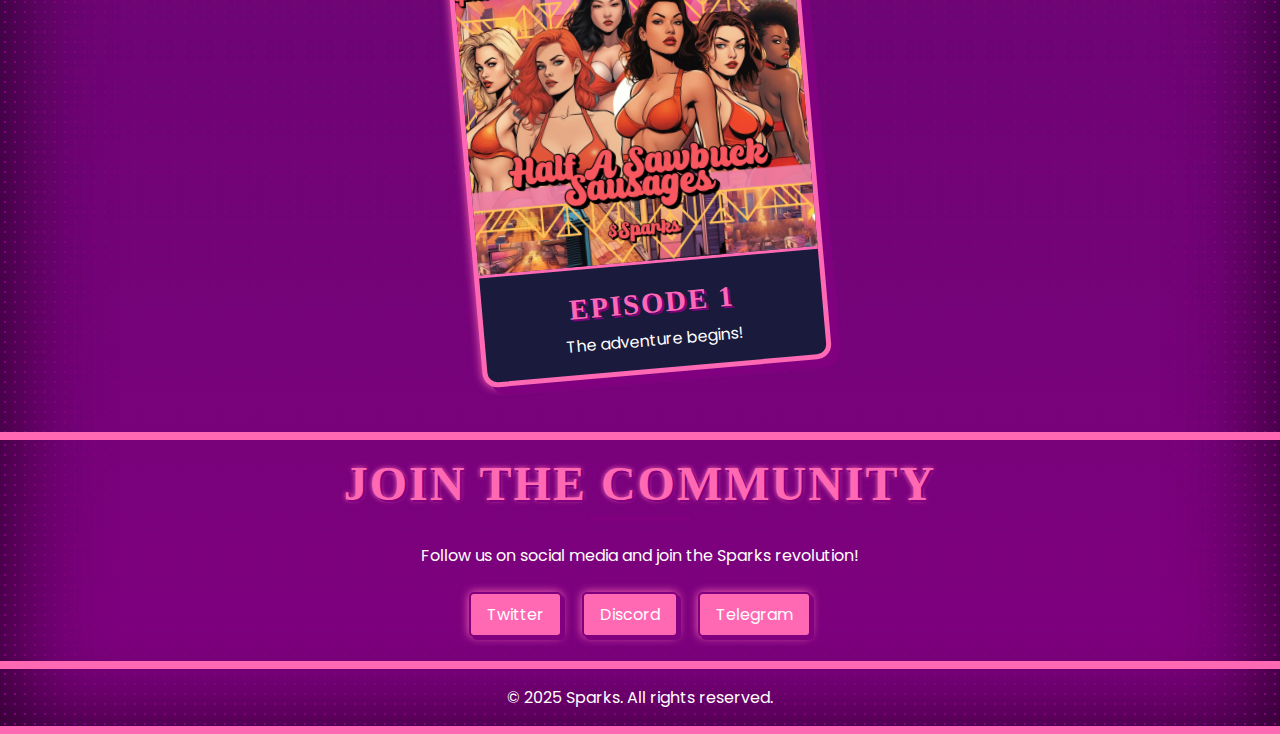
==== commit dbb89928: "changes" ====
--- a/index.html
+++ b/index.html
@@ -345,7 +345,7 @@
             });
         });
 
-        // Carousel for Teasers (Original Behavior)
+        // Carousel for Teasers
         const teaserStack = document.querySelector('.teaser-stack');
         const teaserCardsArray = document.querySelectorAll('.teaser-card');
         const teaserLeftArrow = document.querySelector('.teaser-left-arrow');
@@ -378,7 +378,7 @@
 
         updateTeaserCarousel();
 
-        // Carousel for Episodes (Original Behavior)
+        // Carousel for Episodes
         const episodesStack = document.querySelector('.episodes-stack');
         const episodePanelsArray = document.querySelectorAll('.episode-panel');
         const episodeLeftArrow = document.querySelector('.episode-left-arrow');
--- a/style.css
+++ b/style.css
@@ -158,8 +158,19 @@
 }
 
 .hero-title {
-    font-size: 6rem;
+    font-size: 8rem;
     animation: popIn 1s ease-out;
+    position: relative;
+    /* Background is dark purple */
+    color: #800080; /* Dark purple background */
+    /* Apply halftone dots as the text fill */
+    background: radial-gradient(circle, #ff69b4 2px, #800080 2px); /* Bright pink dots, dark purple background */
+    background-size: 12px 12px;
+    -webkit-background-clip: text;
+    background-clip: text;
+    -webkit-text-fill-color: transparent;
+    /* White glow effect */
+    text-shadow: 4px 4px 1px #ff69b4, 6px 6px 0px #800080, 6px 6px 0px #800080;
 }
 
 /* Speech Bubbles */
@@ -206,29 +217,21 @@
     border-radius: 5px;
     border: 3px solid #800080;
     box-shadow: 3px 3px #800080, 0 0 10px #ff69b4;
-    transition: transform 0.2s, box-shadow 0.3s;
+    transition: transform 0.3s ease, box-shadow 0.3s ease;
 }
 
 .cta-button:hover {
     transform: scale(1.1);
     box-shadow: 3px 3px #ff69b4, 0 0 15px #ff69b4;
-    animation: glowPulse 1s infinite;
-}
-
-/* Glow Pulse Animation for Hover */
-@keyframes glowPulse {
-    0% { box-shadow: 3px 3px #ff69b4, 0 0 15px #ff69b4; }
-    50% { box-shadow: 3px 3px #ff69b4, 0 0 25px #ff69b4; }
-    100% { box-shadow: 3px 3px #ff69b4, 0 0 15px #ff69b4; }
-}
-
+}
+
+/* Hero Background */
 .hero-background {
     position: absolute;
     top: 0;
     left: 0;
     width: 100%;
     height: 100%;
-    /* Add semi-transparent black overlay and gradient */
     background: linear-gradient(to bottom, rgba(0, 0, 0, 1), rgba(0, 0, 0, 1)), /* Black overlay */
                 linear-gradient(to bottom, rgba(26, 26, 61, 0.7), rgba(26, 26, 61, 0.7)); /* Original gradient */
     background-attachment: fixed;
@@ -252,7 +255,6 @@
     z-index: 10;
     width: 100%;
     overflow-x: hidden;
-    /* Speech bubble background */
     background: url('data:image/svg+xml;utf8,<svg xmlns="http://www.w3.org/2000/svg" width="100%" height="60" viewBox="0 0 600 60"><path d="M0,0 H600 V40 Q580,50 560,40 T520,40 T480,40 T440,40 T400,40 T360,40 T320,40 T280,40 T240,40 T200,40 T160,40 T120,40 T80,40 T40,40 Q20,50 0,40 V0 Z" fill="rgba(26, 26, 61, 0.9)" stroke="#ff69b4" stroke-width="4"/></svg>') repeat-x;
     background-size: 600px 60px;
     height: 60px;
@@ -304,7 +306,6 @@
 .navbar ul li a:hover {
     color: #fff;
     text-shadow: 2px 2px #ff69b4, 0 0 10px #ff69b4;
-    /* Removed jitter effect */
 }
 
 /* Animate the star pattern */
@@ -356,19 +357,21 @@
     opacity: 0;
     display: none;
     width: 100%;
-    transition: transform 0.5s ease, box-shadow 0.3s ease;
+    will-change: transform; /* Optimize for transform animations */
+    transform: scale(1); /* Ensure initial scale is 1 */
+    transition: transform 0.3s ease, box-shadow 0.3s ease; /* Transition for hover */
 }
 
 .teaser-card.active {
     display: block;
     opacity: 1;
     animation: comicPopIn 0.5s forwards;
+    animation-iteration-count: 1; /* Ensure it only plays once */
 }
 
 .teaser-card:hover {
     transform: scale(1.05);
     box-shadow: 8px 8px #800080, 0 0 15px #ff69b4;
-    animation: glowPulse 1s infinite;
 }
 
 /* Comic Pop-In Animation for Cards */
@@ -543,7 +546,6 @@
     transform: scale(1.1);
     box-shadow: 8px 8px #ff69b4, 0 0 15px #ff69b4;
     background-color: #ff69b4;
-    animation: glowPulse 1s infinite;
 }
 
 .tokenomics-box.visible {
@@ -604,7 +606,7 @@
 }
 
 .roadmap-item {
-    position: relative;
+    position: سیاهrelative;
     width: 100%;
     max-width: 350px;
     margin-bottom: 1rem;
@@ -648,7 +650,6 @@
 
 .roadmap-item:hover .roadmap-content {
     background-color: #ff69b4;
-    animation: glowPulse 1s infinite;
 }
 
 /* Episodes Section */
@@ -701,12 +702,15 @@
     z-index: 1;
     cursor: pointer;
     display: none;
+    transform: scale(1); /* Ensure initial scale is 1 */
+    transition: transform 0.3s ease, box-shadow 0.3s ease; /* Transition for hover */
 }
 
 .episode-panel.active {
     display: block;
     opacity: 1;
     animation: comicPopIn 0.5s forwards;
+    animation-iteration-count: 1; /* Ensure it only plays once */
 }
 
 .episode-panel.active:nth-child(1) {
@@ -722,7 +726,6 @@
 .episode-panel:hover {
     transform: translateY(0) scale(1.2);
     box-shadow: 12px 12px #ff69b4, 0 0 15px #ff69b4;
-    animation: glowPulse 1s infinite;
 }
 
 .episode-panel.visible {
@@ -771,7 +774,7 @@
 }
 
 .carousel-arrow:hover {
-    animation: glowPulse 1s infinite;
+    transform: scale(1.1);
 }
 
 /* Community Section */
@@ -810,7 +813,6 @@
 .social-icon:hover {
     transform: scale(1.1);
     box-shadow: 3px 3px #ff69b4, 0 0 15px #ff69b4;
-    animation: glowPulse 1s infinite;
 }
 
 /* Footer */
@@ -886,7 +888,8 @@
     }
 
     .hero-title {
-        font-size: 3.5rem;
+        font-size: 5rem;
+        background-size: 10px 10px;
     }
 
     .speech-bubble p {
@@ -1028,7 +1031,8 @@
 
 @media (max-width: 480px) {
     .hero-title {
-        font-size: 2.5rem;
+        font-size: 3.5rem;
+        background-size: 8px 8px;
     }
 
     .speech-bubble p {
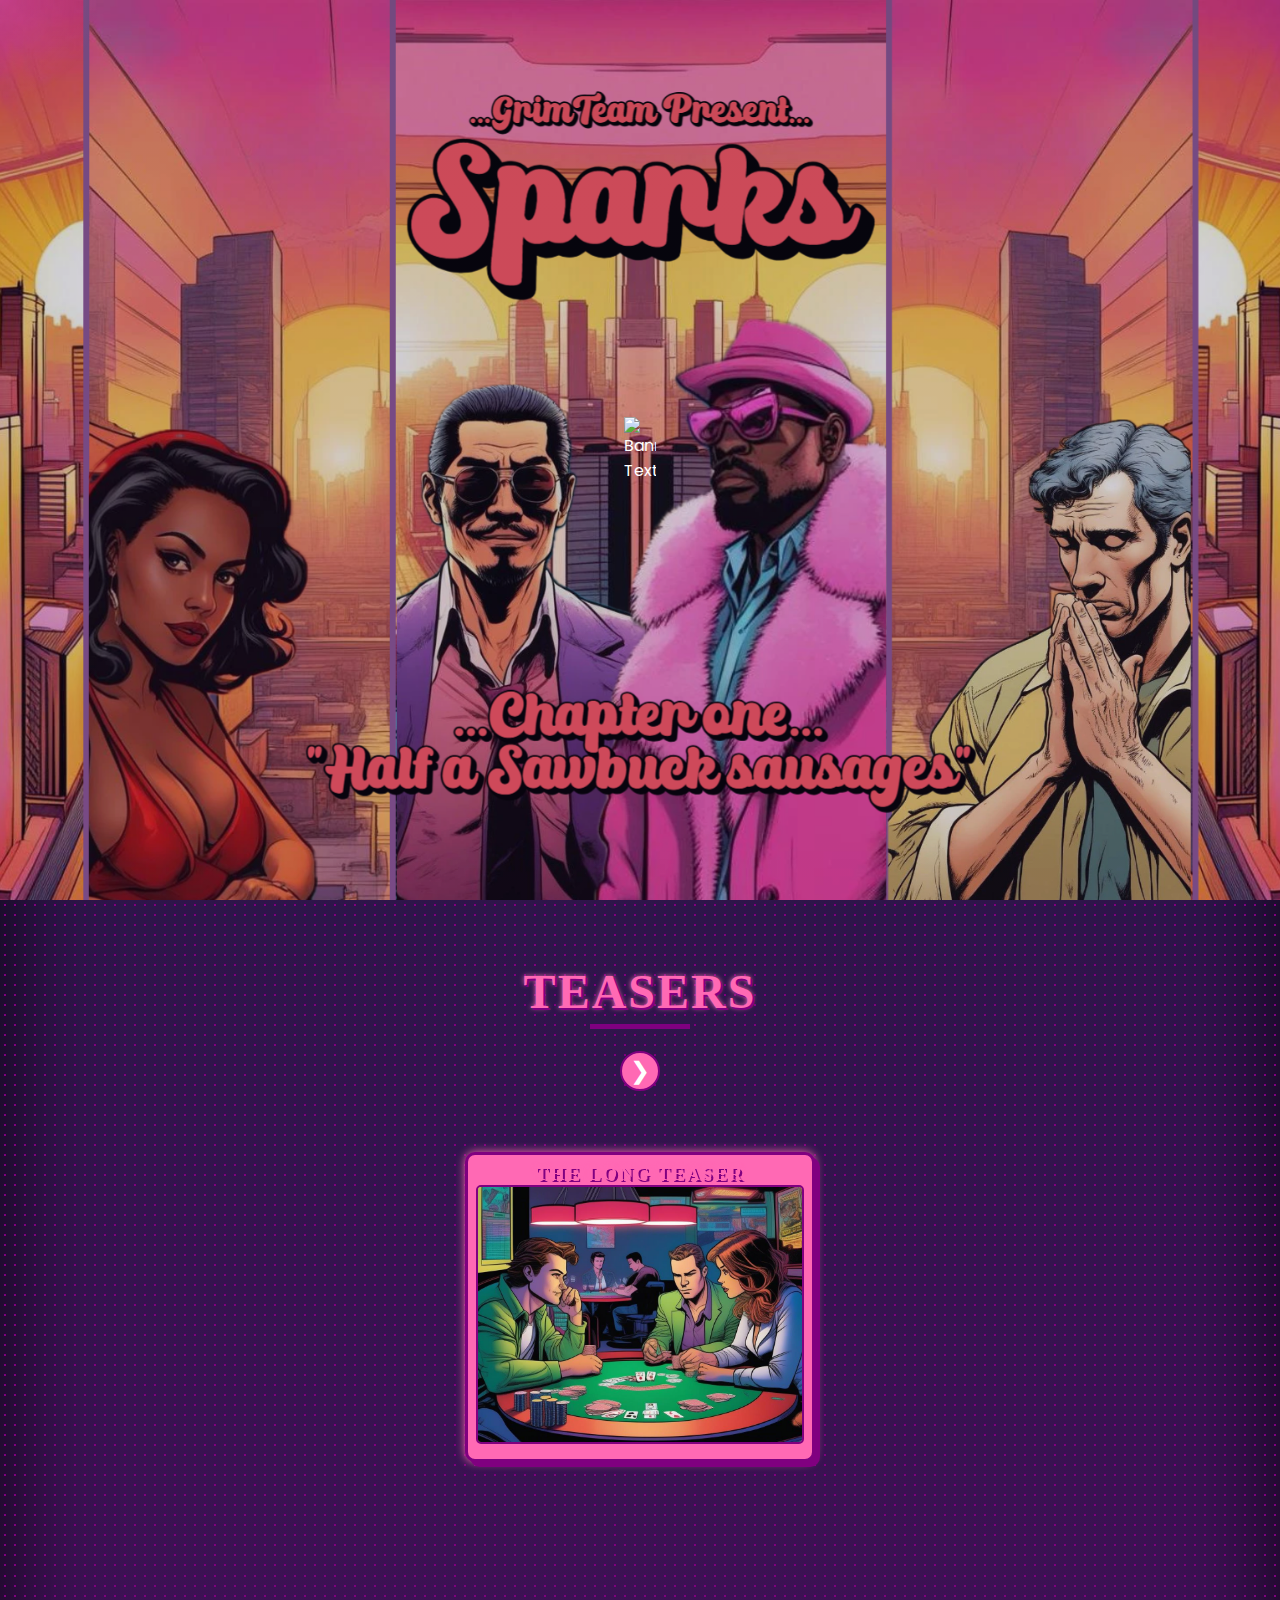
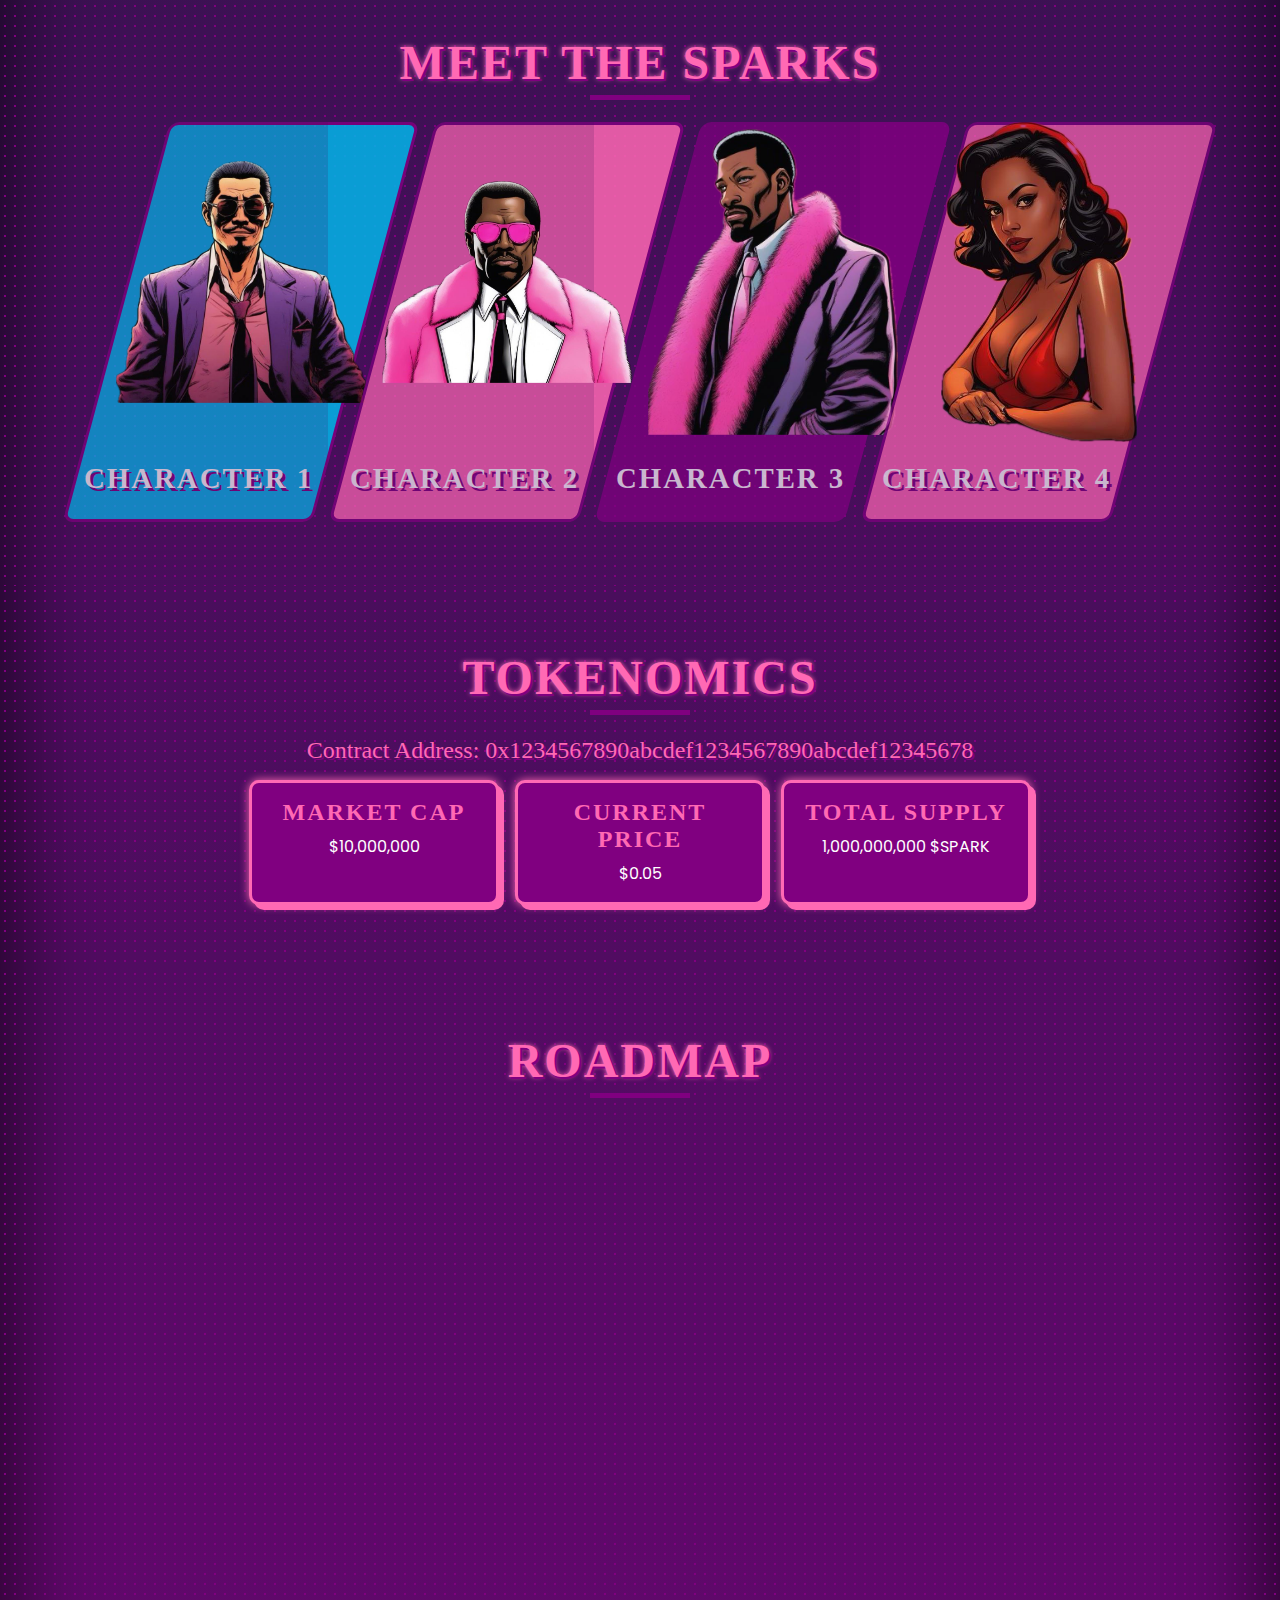
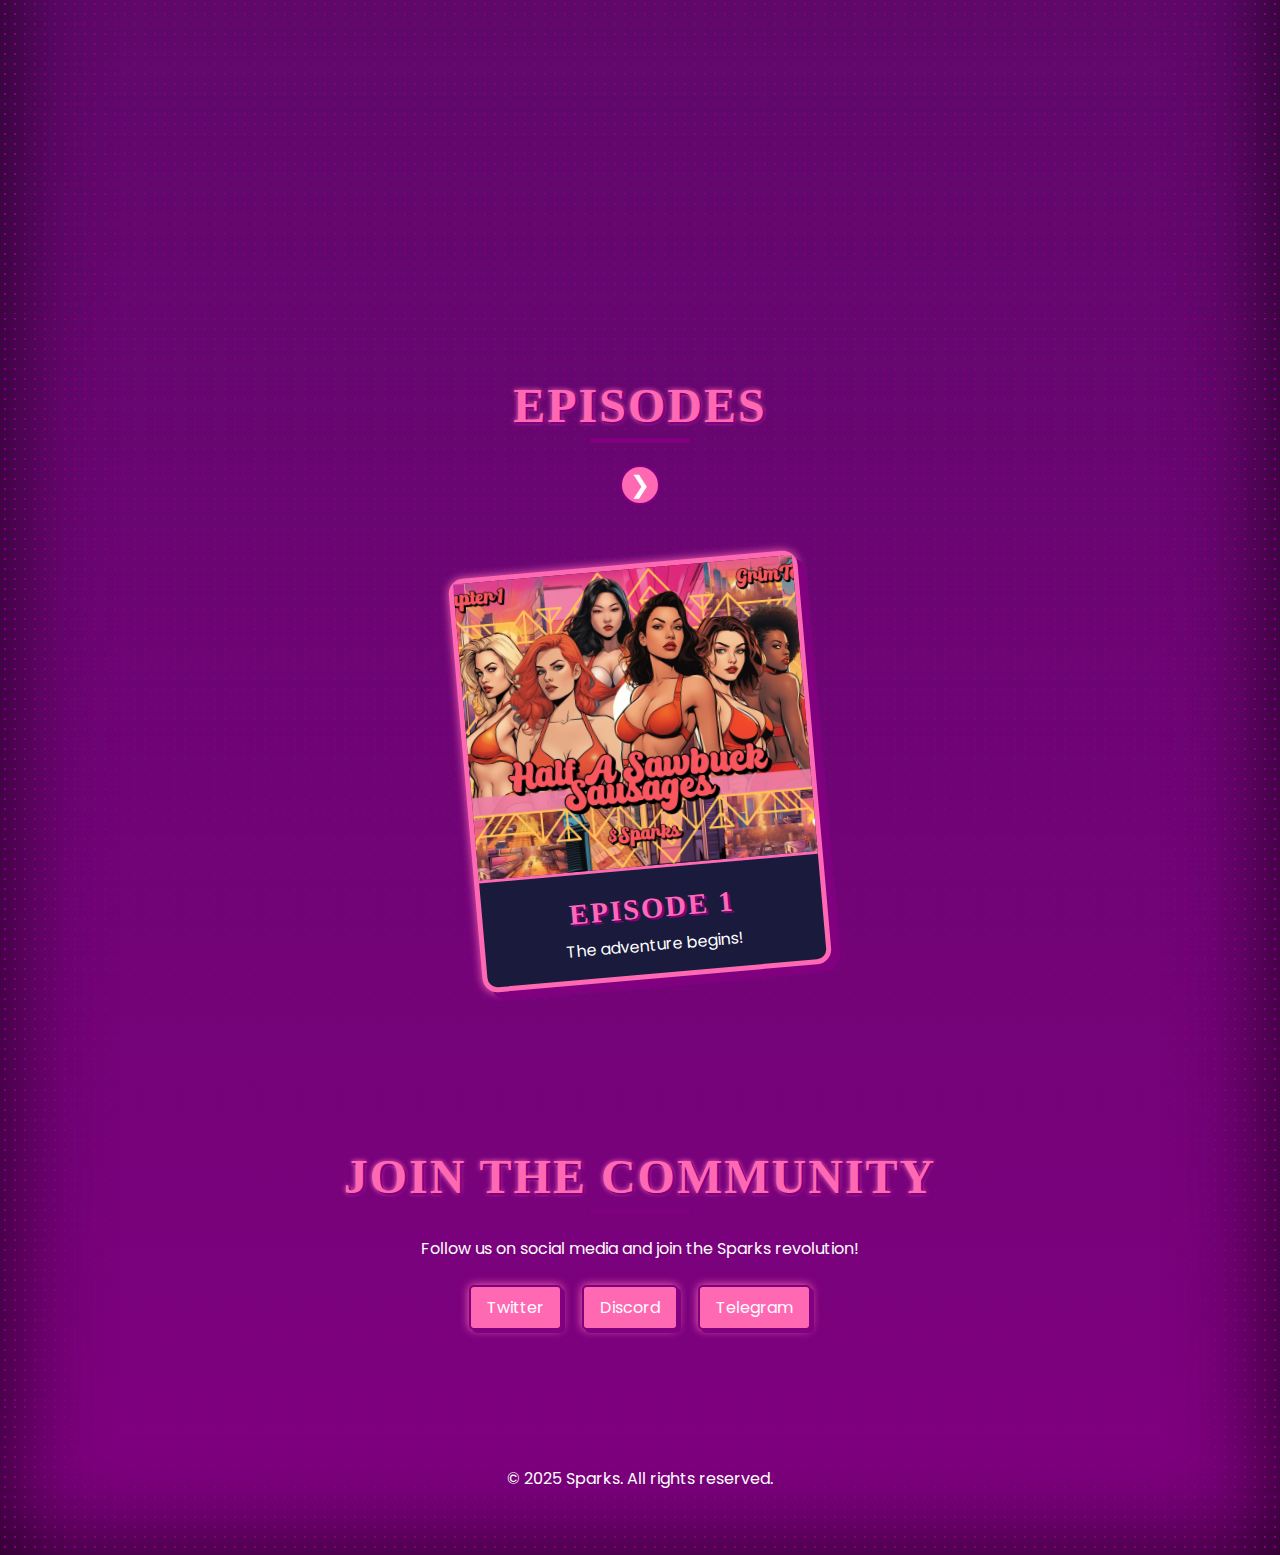
==== commit e721fb70: "changes" ====
--- a/index.html
+++ b/index.html
@@ -21,33 +21,12 @@
     <!-- Header Section with Hero Animation and Speech Bubbles -->
     <header class="hero">
         <div class="hero-content">
-            <h1 class="hero-title">SPARKS</h1>
-            <div class="speech-bubble-container">
-                <div class="speech-bubble">
-                    <p>« First Comic for mature audience on Solana »</p>
-                </div>
-                <div class="speech-bubble">
-                    <p>Explore the Sparks Universe Now!</p>
-                </div>
-            </div>
-            <a href="#teasers" class="cta-button">Explore the Universe</a>
+            <img src="banner_text.png" alt="Banner Text" class="hero-text">
         </div>
         <div class="hero-background">
-            <img src="Banner.jpg" alt="Hero Background" class="hero-image">
+            <img src="Banner3.png" alt="Hero Background" class="hero-image">
         </div>
     </header>
-
-    <!-- Navigation Bar -->
-    <nav class="navbar">
-        <ul>
-            <li><a href="#teasers">Teasers</a></li>
-            <li><a href="#characters">Characters</a></li>
-            <li><a href="#tokenomics">Tokenomics</a></li>
-            <li><a href="#roadmap">Roadmap</a></li>
-            <li><a href="#episodes">Episodes</a></li>
-            <li><a href="#community">Community</a></li>
-        </ul>
-    </nav>
 
     <!-- Teasers Section -->
     <section id="teasers" class="teasers-section">
@@ -147,25 +126,25 @@
     <section id="roadmap" class="roadmap-section">
         <h2 class="section-title">Roadmap</h2>
         <div class="roadmap-timeline">
-            <div class="roadmap-item">
+            <div class="roadmap-item" data-phase="Q1 2025">
                 <div class="roadmap-content">
                     <h3>Q1 2025</h3>
                     <p>Launch of Sparks comic series and $SPARK token.</p>
                 </div>
             </div>
-            <div class="roadmap-item">
+            <div class="roadmap-item" data-phase="Q2 2025">
                 <div class="roadmap-content">
                     <h3>Q2 2025</h3>
                     <p>Release of Episodes 1-3 and community events.</p>
                 </div>
             </div>
-            <div class="roadmap-item">
+            <div class="roadmap-item" data-phase="Q3 2025">
                 <div class="roadmap-content">
                     <h3>Q3 2025</h3>
                     <p>Partnerships and NFT drops.</p>
                 </div>
             </div>
-            <div class="roadmap-item">
+            <div class="roadmap-item" data-phase="Q4 2025">
                 <div class="roadmap-content">
                     <h3>Q4 2025</h3>
                     <p>Expanded universe and global adoption.</p>
@@ -228,7 +207,7 @@
             cursorGlow.style.top = `${y}px`;
         });
 
-        // Comic Sound Effect on Click
+        // Comic Sound Effect on Any Click
         const comicEffect = document.querySelector('.comic-effect');
         function createComicEffect(x, y) {
             const effect = document.createElement('div');
@@ -240,19 +219,16 @@
             comicEffect.appendChild(effect);
             setTimeout(() => {
                 effect.remove();
-            }, 1000); // Remove after animation
-        }
-
-        // Add comic effect on click for navbar links, teaser cards, and episode panels
-        document.querySelectorAll('.navbar ul li a, .teaser-card, .episode-panel').forEach(element => {
-            element.addEventListener('click', (e) => {
-                const x = e.clientX;
-                const y = e.clientY;
-                createComicEffect(x, y);
-            });
-        });
-
-        // Smooth scrolling for navbar links
+            }, 1000);
+        }
+
+        document.addEventListener('click', (e) => {
+            const x = e.clientX;
+            const y = e.clientY;
+            createComicEffect(x, y);
+        });
+
+        // Smooth scrolling for links (if any remain)
         document.querySelectorAll('a[href^="#"]').forEach(anchor => {
             anchor.addEventListener('click', function(e) {
                 e.preventDefault();
--- a/style.css
+++ b/style.css
@@ -12,7 +12,6 @@
     color: #fff;
     overflow-x: hidden;
     position: relative;
-    /* Add vignette effect */
     box-shadow: inset 0 0 100px rgba(0, 0, 0, 0.8);
 }
 
@@ -74,12 +73,8 @@
 }
 
 @keyframes radialWipe {
-    0% {
-        clip-path: circle(0% at 50% 50%);
-    }
-    100% {
-        clip-path: circle(150% at 50% 50%);
-    }
+    0% { clip-path: circle(0% at 50% 50%); }
+    100% { clip-path: circle(150% at 50% 50%); }
 }
 
 /* Pop-Art Inspired Typography with Chewy Font */
@@ -155,22 +150,36 @@
     z-index: 2;
     color: #fff;
     padding: 0 1rem;
-}
-
-.hero-title {
-    font-size: 8rem;
-    animation: popIn 1s ease-out;
-    position: relative;
-    /* Background is dark purple */
-    color: #800080; /* Dark purple background */
-    /* Apply halftone dots as the text fill */
-    background: radial-gradient(circle, #ff69b4 2px, #800080 2px); /* Bright pink dots, dark purple background */
-    background-size: 12px 12px;
-    -webkit-background-clip: text;
-    background-clip: text;
-    -webkit-text-fill-color: transparent;
-    /* White glow effect */
-    text-shadow: 4px 4px 1px #ff69b4, 6px 6px 0px #800080, 6px 6px 0px #800080;
+    position: relative;
+}
+
+.hero-text {
+    width: 100%;
+    max-width: 800px; /* Adjust based on your image size */
+    position: absolute;
+    top: 50%;
+    left: 50%;
+    transform: translate(-50%, -50%);
+    z-index: 3;
+}
+
+.hero-background {
+    position: absolute;
+    top: 0;
+    left: 0;
+    width: 100%;
+    height: 100%;
+    background-attachment: fixed;
+    background-position: center;
+    background-repeat: no-repeat;
+    background-size: cover;
+}
+
+.hero-image {
+    width: 100%;
+    height: 100%;
+    object-fit: cover;
+    opacity: 0.8;
 }
 
 /* Speech Bubbles */
@@ -225,107 +234,33 @@
     box-shadow: 3px 3px #ff69b4, 0 0 15px #ff69b4;
 }
 
-/* Hero Background */
-.hero-background {
-    position: absolute;
-    top: 0;
-    left: 0;
-    width: 100%;
-    height: 100%;
-    background: linear-gradient(to bottom, rgba(0, 0, 0, 1), rgba(0, 0, 0, 1)), /* Black overlay */
-                linear-gradient(to bottom, rgba(26, 26, 61, 0.7), rgba(26, 26, 61, 0.7)); /* Original gradient */
-    background-attachment: fixed;
-    background-position: center;
-    background-repeat: no-repeat;
-    background-size: cover;
-}
-
-.hero-image {
-    width: 100%;
-    height: 100%;
-    object-fit: cover;
-    opacity: 0.8;
-}
-
-/* Navigation Bar */
-.navbar {
-    position: sticky;
-    position: -webkit-sticky;
-    top: 0;
-    z-index: 10;
-    width: 100%;
-    overflow-x: hidden;
-    background: url('data:image/svg+xml;utf8,<svg xmlns="http://www.w3.org/2000/svg" width="100%" height="60" viewBox="0 0 600 60"><path d="M0,0 H600 V40 Q580,50 560,40 T520,40 T480,40 T440,40 T400,40 T360,40 T320,40 T280,40 T240,40 T200,40 T160,40 T120,40 T80,40 T40,40 Q20,50 0,40 V0 Z" fill="rgba(26, 26, 61, 0.9)" stroke="#ff69b4" stroke-width="4"/></svg>') repeat-x;
-    background-size: 600px 60px;
-    height: 60px;
-    position: relative;
-}
-
-.navbar::before {
-    content: '';
-    position: absolute;
-    top: 0;
-    left: 0;
-    width: 200%;
-    height: 100%;
-    background: url('data:image/svg+xml;utf8,<svg xmlns="http://www.w3.org/2000/svg" width="20" height="20" viewBox="0 0 20 20"><path d="M10,0 L12,8 L20,10 L12,12 L10,20 L8,12 L0,10 L8,8 Z" fill="#ff69b4" fill-opacity="0.2"/></svg>') repeat;
-    background-size: 20px 20px;
-    animation: movePattern 10s linear infinite;
-}
-
-.navbar ul {
-    display: flex;
-    justify-content: center;
-    list-style: none;
-    flex-wrap: nowrap;
-    margin: 0;
-    padding: 0;
-    white-space: nowrap;
-    position: relative;
-    top: 10px;
-    max-width: 100%;
-}
-
-.navbar ul li {
-    margin: 0.5rem;
-    position: relative;
-}
-
-.navbar ul li a {
-    color: #ff69b4;
-    font-size: 1.2rem;
-    text-decoration: none;
-    font-family: 'Chewy', cursive;
-    letter-spacing: 1px;
-    text-shadow: 2px 2px #800080, 0 0 5px #ff69b4;
-    transition: color 0.3s, text-shadow 0.3s;
-    position: relative;
-    display: inline-block;
-}
-
-.navbar ul li a:hover {
-    color: #fff;
-    text-shadow: 2px 2px #ff69b4, 0 0 10px #ff69b4;
-}
-
-/* Animate the star pattern */
-@keyframes movePattern {
-    0% { transform: translateX(0); }
-    100% { transform: translateX(-50%); }
-}
-
 /* Teasers Section */
 .teasers-section {
-    padding: 1rem;
+    padding: 4rem 1rem;
     background: transparent;
     width: 100%;
-    border-bottom: 2px solid #ff69b4;
     background-image: radial-gradient(circle, #800080 1px, transparent 1px);
     background-size: 10px 10px;
     position: relative;
-    border-bottom: 8px solid #ff69b4;
-    border-image: url('data:image/svg+xml;utf8,<svg xmlns="http://www.w3.org/2000/svg" width="40" height="40" viewBox="0 0 40 40"><path d="M10,0 L20,15 L15,15 L25,40 L20,25 L25,25 L10,0 Z" fill="none" stroke="#ff69b4" stroke-width="4"/></svg>') 40 stretch;
-    border-image-width: 8px;
+    overflow: hidden;
+}
+
+.teasers-section::after {
+    content: '';
+    position: absolute;
+    bottom: -20px;
+    left: 0;
+    width: 100%;
+    height: 40px;
+    background: url('data:image/svg+xml;utf8,<svg xmlns="http://www.w3.org/2000/svg" width="60" height="40" viewBox="0 0 60 40"><path d="M0,40 L10,10 L20,30 L30,0 L40,30 L50,10 L60,40" fill="none" stroke="#ff69b4" stroke-width="6" stroke-linecap="round"/><path d="M15,20 L25,20 M35,20 L45,20" fill="none" stroke="#800080" stroke-width="4"/></svg>') repeat-x;
+    background-size: 60px 40px;
+    animation: jiggleDivider 0.5s infinite alternate ease-in-out;
+    z-index: 1;
+}
+
+@keyframes jiggleDivider {
+    0% { transform: translateY(0); }
+    100% { transform: translateY(-5px); }
 }
 
 .teaser-carousel {
@@ -357,16 +292,16 @@
     opacity: 0;
     display: none;
     width: 100%;
-    will-change: transform; /* Optimize for transform animations */
-    transform: scale(1); /* Ensure initial scale is 1 */
-    transition: transform 0.3s ease, box-shadow 0.3s ease; /* Transition for hover */
+    will-change: transform;
+    transform: scale(1);
+    transition: transform 0.3s ease, box-shadow 0.3s ease;
 }
 
 .teaser-card.active {
     display: block;
     opacity: 1;
     animation: comicPopIn 0.5s forwards;
-    animation-iteration-count: 1; /* Ensure it only plays once */
+    animation-iteration-count: 1;
 }
 
 .teaser-card:hover {
@@ -374,7 +309,6 @@
     box-shadow: 8px 8px #800080, 0 0 15px #ff69b4;
 }
 
-/* Comic Pop-In Animation for Cards */
 @keyframes comicPopIn {
     0% { transform: scale(0); opacity: 0; }
     80% { transform: scale(1.1); opacity: 1; }
@@ -394,15 +328,26 @@
 
 /* Characters Section */
 .characters-section {
-    padding: 1rem;
+    padding: 4rem 1rem;
     background: transparent;
     width: 100%;
-    border-bottom: 2px solid #ff69b4;
     background-image: radial-gradient(circle, #800080 1px, transparent 1px);
     background-size: 10px 10px;
-    border-bottom: 8px solid #ff69b4;
-    border-image: url('data:image/svg+xml;utf8,<svg xmlns="http://www.w3.org/2000/svg" width="40" height="40" viewBox="0 0 40 40"><path d="M10,0 L20,15 L15,15 L25,40 L20,25 L25,25 L10,0 Z" fill="none" stroke="#ff69b4" stroke-width="4"/></svg>') 40 stretch;
-    border-image-width: 8px;
+    position: relative;
+    overflow: hidden;
+}
+
+.characters-section::after {
+    content: '';
+    position: absolute;
+    bottom: -20px;
+    left: 0;
+    width: 100%;
+    height: 40px;
+    background: url('data:image/svg+xml;utf8,<svg xmlns="http://www.w3.org/2000/svg" width="60" height="40" viewBox="0 0 60 40"><path d="M0,40 L10,10 L20,30 L30,0 L40,30 L50,10 L60,40" fill="none" stroke="#ff69b4" stroke-width="6" stroke-linecap="round"/><path d="M15,20 L25,20 M35,20 L45,20" fill="none" stroke="#800080" stroke-width="4"/></svg>') repeat-x;
+    background-size: 60px 40px;
+    animation: jiggleDivider 0.5s infinite alternate ease-in-out;
+    z-index: 1;
 }
 
 .character-selection {
@@ -485,18 +430,27 @@
 
 /* Tokenomics Section */
 .tokenomics-section {
-    padding: 1rem;
+    padding: 4rem 1rem;
     background: transparent;
     color: #fff;
     position: relative;
     width: 100%;
-    overflow-x: hidden;
-    border-bottom: 2px solid #ff69b4;
     background-image: radial-gradient(circle, #800080 1px, transparent 1px);
     background-size: 10px 10px;
-    border-bottom: 8px solid #ff69b4;
-    border-image: url('data:image/svg+xml;utf8,<svg xmlns="http://www.w3.org/2000/svg" width="40" height="40" viewBox="0 0 40 40"><path d="M10,0 L20,15 L15,15 L25,40 L20,25 L25,25 L10,0 Z" fill="none" stroke="#ff69b4" stroke-width="4"/></svg>') 40 stretch;
-    border-image-width: 8px;
+    overflow: hidden;
+}
+
+.tokenomics-section::after {
+    content: '';
+    position: absolute;
+    bottom: -20px;
+    left: 0;
+    width: 100%;
+    height: 40px;
+    background: url('data:image/svg+xml;utf8,<svg xmlns="http://www.w3.org/2000/svg" width="60" height="40" viewBox="0 0 60 40"><path d="M0,40 L10,10 L20,30 L30,0 L40,30 L50,10 L60,40" fill="none" stroke="#ff69b4" stroke-width="6" stroke-linecap="round"/><path d="M15,20 L25,20 M35,20 L45,20" fill="none" stroke="#800080" stroke-width="4"/></svg>') repeat-x;
+    background-size: 60px 40px;
+    animation: jiggleDivider 0.5s infinite alternate ease-in-out;
+    z-index: 1;
 }
 
 .tokenomics-content {
@@ -572,16 +526,26 @@
 
 /* Roadmap Section */
 .roadmap-section {
-    padding: 1rem;
+    padding: 4rem 1rem;
     background: transparent;
     width: 100%;
-    overflow-x: hidden;
-    border-bottom: 2px solid #ff69b4;
     background-image: radial-gradient(circle, #800080 1px, transparent 1px);
     background-size: 10px 10px;
-    border-bottom: 8px solid #ff69b4;
-    border-image: url('data:image/svg+xml;utf8,<svg xmlns="http://www.w3.org/2000/svg" width="40" height="40" viewBox="0 0 40 40"><path d="M10,0 L20,15 L15,15 L25,40 L20,25 L25,25 L10,0 Z" fill="none" stroke="#ff69b4" stroke-width="4"/></svg>') 40 stretch;
-    border-image-width: 8px;
+    position: relative;
+    overflow: hidden;
+}
+
+.roadmap-section::after {
+    content: '';
+    position: absolute;
+    bottom: -20px;
+    left: 0;
+    width: 100%;
+    height: 40px;
+    background: url('data:image/svg+xml;utf8,<svg xmlns="http://www.w3.org/2000/svg" width="60" height="40" viewBox="0 0 60 40"><path d="M0,40 L10,10 L20,30 L30,0 L40,30 L50,10 L60,40" fill="none" stroke="#ff69b4" stroke-width="6" stroke-linecap="round"/><path d="M15,20 L25,20 M35,20 L45,20" fill="none" stroke="#800080" stroke-width="4"/></svg>') repeat-x;
+    background-size: 60px 40px;
+    animation: jiggleDivider 0.5s infinite alternate ease-in-out;
+    z-index: 1;
 }
 
 .roadmap-timeline {
@@ -598,72 +562,124 @@
     position: absolute;
     left: 50%;
     top: 0;
-    width: 4px;
+    width: 6px;
     height: 100%;
-    background-color: #ff69b4;
+    background: url('data:image/svg+xml;utf8,<svg xmlns="http://www.w3.org/2000/svg" width="6" height="20" viewBox="0 0 6 20"><path d="M3,0 V20" stroke="#ff69b4" stroke-width="6" stroke-linecap="round" stroke-dasharray="10,10"/></svg>') repeat-y;
+    background-size: 6px 20px;
     transform: translateX(-50%);
     z-index: 0;
 }
 
 .roadmap-item {
-    position: سیاهrelative;
-    width: 100%;
-    max-width: 350px;
-    margin-bottom: 1rem;
-    z-index: 1;
-    opacity: 1;
-    transform: translateX(0);
+    position: relative;
+    width: 100%;
+    max-width: 400px;
+    margin: 2rem 0;
+    z-index: 1;
+    opacity: 0;
+    transform: translateX(0) rotate(0deg);
     transition: opacity 0.5s, transform 0.5s;
+}
+
+.roadmap-item:nth-child(odd) {
+    transform: translateX(-20%) rotate(-5deg);
+}
+
+.roadmap-item:nth-child(even) {
+    transform: translateX(20%) rotate(5deg);
 }
 
 .roadmap-item.visible {
     opacity: 1;
-    transform: translateX(0);
-}
-
-.roadmap-item:nth-child(odd) .roadmap-content {
-    margin-left: auto;
-    margin-right: 1rem;
-    text-align: right;
-}
-
-.roadmap-item:nth-child(even) .roadmap-content {
-    margin-right: auto;
-    margin-left: 1rem;
-    text-align: left;
+    animation: comicPopInRoadmap 0.8s ease-out forwards;
+}
+
+.roadmap-item:hover {
+    transform: translateX(0) rotate(0deg) scale(1.05);
 }
 
 .roadmap-content {
-    background-color: #800080;
-    padding: 0.8rem;
-    border: 2px solid #ff69b4;
-    border-radius: 5px;
-    box-shadow: 3px 3px #ff69b4, 0 0 10px #ff69b4;
-    transition: background-color 0.3s;
+    background-color: #fff;
+    border: 4px solid #800080;
+    border-radius: 15px;
+    padding: 1rem;
+    box-shadow: 6px 6px #ff69b4, 0 0 15px #ff69b4;
+    position: relative;
+    background-image: radial-gradient(circle, rgba(255, 105, 180, 0.2) 1px, transparent 1px);
+    background-size: 8px 8px;
+    transition: transform 0.3s, box-shadow 0.3s;
+}
+
+.roadmap-content::before {
+    content: '';
+    position: absolute;
+    top: 50%;
+    width: 50px;
+    height: 50px;
+    background: radial-gradient(circle, #ff69b4 5%, transparent 60%);
+    opacity: 0;
+    z-index: -1;
+    animation: starburstRoadmap 1s infinite;
+}
+
+.roadmap-content:nth-child(odd)::before {
+    left: -40px;
+    transform: translateY(-50%) rotate(45deg);
+}
+
+.roadmap-content:nth-child(even)::before {
+    right: -40px;
+    transform: translateY(-50%) rotate(45deg);
 }
 
 .roadmap-content h3 {
-    color: #ff69b4;
-    text-shadow: 2px 2px #800080;
-    font-size: 1.5rem;
-}
-
-.roadmap-item:hover .roadmap-content {
-    background-color: #ff69b4;
+    color: #800080;
+    text-shadow: 2px 2px #ff69b4;
+    font-size: 1.8rem;
+    margin-bottom: 0.5rem;
+}
+
+.roadmap-content p {
+    font-family: 'Poppins', sans-serif;
+    font-size: 1rem;
+    color: #800080;
+}
+
+/* Roadmap Animations */
+@keyframes comicPopInRoadmap {
+    0% { transform: scale(0) rotate(0deg); opacity: 0; }
+    70% { transform: scale(1.1) rotate(10deg); opacity: 1; }
+    100% { transform: scale(1) rotate(0deg); opacity: 1; }
+}
+
+@keyframes starburstRoadmap {
+    0% { transform: translateY(-50%) rotate(45deg) scale(0); opacity: 0; }
+    50% { transform: translateY(-50%) rotate(45deg) scale(1.2); opacity: 0.5; }
+    100% { transform: translateY(-50%) rotate(45deg) scale(1); opacity: 0.3; }
 }
 
 /* Episodes Section */
 .episodes-section {
-    padding: 1rem;
+    padding: 4rem 1rem;
     background: transparent;
     width: 100%;
-    overflow-x: hidden;
-    border-bottom: 2px solid #ff69b4;
     background-image: radial-gradient(circle, #800080 1px, transparent 1px);
     background-size: 10px 10px;
-    border-bottom: 8px solid #ff69b4;
-    border-image: url('data:image/svg+xml;utf8,<svg xmlns="http://www.w3.org/2000/svg" width="40" height="40" viewBox="0 0 40 40"><path d="M10,0 L20,15 L15,15 L25,40 L20,25 L25,25 L10,0 Z" fill="none" stroke="#ff69b4" stroke-width="4"/></svg>') 40 stretch;
-    border-image-width: 8px;
+    position: relative;
+    overflow: hidden;
+}
+
+.episodes-section::after {
+    content: '';
+    position: absolute;
+    bottom: -20px;
+    left: 0;
+    width: 100%;
+    height: 40px;
+    background: url('data:image/svg+xml;utf8,<svg xmlns="http://www.w3.org/2000/svg" width="60" height="40" viewBox="0 0 60 40"><path d="M0,40 L10,10 L20,30 L30,0 L40,30 L50,10 L60,40" fill="none" stroke="#ff69b4" stroke-width="6" stroke-linecap="round"/><path d="M15,20 L25,20 M35,20 L45,20" fill="none" stroke="#800080" stroke-width="4"/></svg>') repeat-x;
+    background-size: 60px 40px;
+    animation: jiggleDivider 0.5s infinite alternate ease-in-out;
+    z-index: 1;
 }
 
 .episodes-comic {
@@ -702,15 +718,15 @@
     z-index: 1;
     cursor: pointer;
     display: none;
-    transform: scale(1); /* Ensure initial scale is 1 */
-    transition: transform 0.3s ease, box-shadow 0.3s ease; /* Transition for hover */
+    transform: scale(1);
+    transition: transform 0.3s ease, box-shadow 0.3s ease;
 }
 
 .episode-panel.active {
     display: block;
     opacity: 1;
     animation: comicPopIn 0.5s forwards;
-    animation-iteration-count: 1; /* Ensure it only plays once */
+    animation-iteration-count: 1;
 }
 
 .episode-panel.active:nth-child(1) {
@@ -779,18 +795,28 @@
 
 /* Community Section */
 .community-section {
-    padding: 1rem;
+    padding: 4rem 1rem;
     background: transparent;
     color: #fff;
     text-align: center;
     width: 100%;
-    overflow-x: hidden;
-    border-bottom: 2px solid #ff69b4;
     background-image: radial-gradient(circle, #800080 1px, transparent 1px);
     background-size: 10px 10px;
-    border-bottom: 8px solid #ff69b4;
-    border-image: url('data:image/svg+xml;utf8,<svg xmlns="http://www.w3.org/2000/svg" width="40" height="40" viewBox="0 0 40 40"><path d="M10,0 L20,15 L15,15 L25,40 L20,25 L25,25 L10,0 Z" fill="none" stroke="#ff69b4" stroke-width="4"/></svg>') 40 stretch;
-    border-image-width: 8px;
+    position: relative;
+    overflow: hidden;
+}
+
+.community-section::after {
+    content: '';
+    position: absolute;
+    bottom: -20px;
+    left: 0;
+    width: 100%;
+    height: 40px;
+    background: url('data:image/svg+xml;utf8,<svg xmlns="http://www.w3.org/2000/svg" width="60" height="40" viewBox="0 0 60 40"><path d="M0,40 L10,10 L20,30 L30,0 L40,30 L50,10 L60,40" fill="none" stroke="#ff69b4" stroke-width="6" stroke-linecap="round"/><path d="M15,20 L25,20 M35,20 L45,20" fill="none" stroke="#800080" stroke-width="4"/></svg>') repeat-x;
+    background-size: 60px 40px;
+    animation: jiggleDivider 0.5s infinite alternate ease-in-out;
+    z-index: 1;
 }
 
 .social-links {
@@ -817,16 +843,28 @@
 
 /* Footer */
 .footer {
-    padding: 1rem;
+    padding: 4rem 1rem;
     background: transparent;
     color: #fff;
     text-align: center;
     width: 100%;
     background-image: radial-gradient(circle, #800080 1px, transparent 1px);
     background-size: 10px 10px;
-    border-bottom: 8px solid #ff69b4;
-    border-image: url('data:image/svg+xml;utf8,<svg xmlns="http://www.w3.org/2000/svg" width="40" height="40" viewBox="0 0 40 40"><path d="M10,0 L20,15 L15,15 L25,40 L20,25 L25,25 L10,0 Z" fill="none" stroke="#ff69b4" stroke-width="4"/></svg>') 40 stretch;
-    border-image-width: 8px;
+    position: relative;
+    overflow: hidden;
+}
+
+.footer::after {
+    content: '';
+    position: absolute;
+    bottom: -20px;
+    left: 0;
+    width: 100%;
+    height: 40px;
+    background: url('data:image/svg+xml;utf8,<svg xmlns="http://www.w3.org/2000/svg" width="60" height="40" viewBox="0 0 60 40"><path d="M0,40 L10,10 L20,30 L30,0 L40,30 L50,10 L60,40" fill="none" stroke="#ff69b4" stroke-width="6" stroke-linecap="round"/><path d="M15,20 L25,20 M35,20 L45,20" fill="none" stroke="#800080" stroke-width="4"/></svg>') repeat-x;
+    background-size: 60px 40px;
+    animation: jiggleDivider 0.5s infinite alternate ease-in-out;
+    z-index: 1;
 }
 
 /* Animations */
@@ -887,9 +925,8 @@
         height: 70vh;
     }
 
-    .hero-title {
-        font-size: 5rem;
-        background-size: 10px 10px;
+    .hero-text {
+        max-width: 600px; /* Adjust for smaller screens */
     }
 
     .speech-bubble p {
@@ -912,31 +949,6 @@
     .section-title::before {
         width: 80px;
         height: 80px;
-    }
-
-    .navbar {
-        height: 50px;
-        background-size: 400px 50px;
-    }
-
-    .navbar::before {
-        background-size: 15px 15px;
-    }
-
-    .navbar ul {
-        justify-content: space-around;
-        padding: 0 0.5rem;
-        top: 5px;
-    }
-
-    .navbar ul li {
-        margin: 0 0.2rem;
-    }
-
-    .navbar ul li a {
-        font-size: 0.8rem;
-        padding: 0.2rem 0.4rem;
-        letter-spacing: 0.5px;
     }
 
     .teaser-stack {
@@ -990,13 +1002,12 @@
     }
 
     .roadmap-item {
-        max-width: 100%;
-    }
-
-    .roadmap-item:nth-child(odd) .roadmap-content,
-    .roadmap-item:nth-child(even) .roadmap-content {
-        margin: 0 40px;
-        text-align: center;
+        max-width: 300px;
+    }
+
+    .roadmap-item:nth-child(odd),
+    .roadmap-item:nth-child(even) {
+        transform: translateX(0) rotate(0deg); /* Reset tilt for smaller screens */
     }
 
     .episodes-stack {
@@ -1030,9 +1041,8 @@
 }
 
 @media (max-width: 480px) {
-    .hero-title {
-        font-size: 3.5rem;
-        background-size: 8px 8px;
+    .hero-text {
+        max-width: 400px; /* Adjust for very small screens */
     }
 
     .speech-bubble p {
@@ -1057,30 +1067,6 @@
         height: 60px;
     }
 
-    .navbar {
-        height: 40px;
-        background-size: 300px 40px;
-    }
-
-    .navbar::before {
-        background-size: 10px 10px;
-    }
-
-    .navbar ul {
-        justify-content: space-between;
-        top: 0;
-    }
-
-    .navbar ul li {
-        margin: 0 0.1rem;
-    }
-
-    .navbar ul li a {
-        font-size: 0.7rem;
-        padding: 0.1rem 0.3rem;
-        letter-spacing: 0.3px;
-    }
-
     .character-slot {
         width: 200px;
         height: 280px;
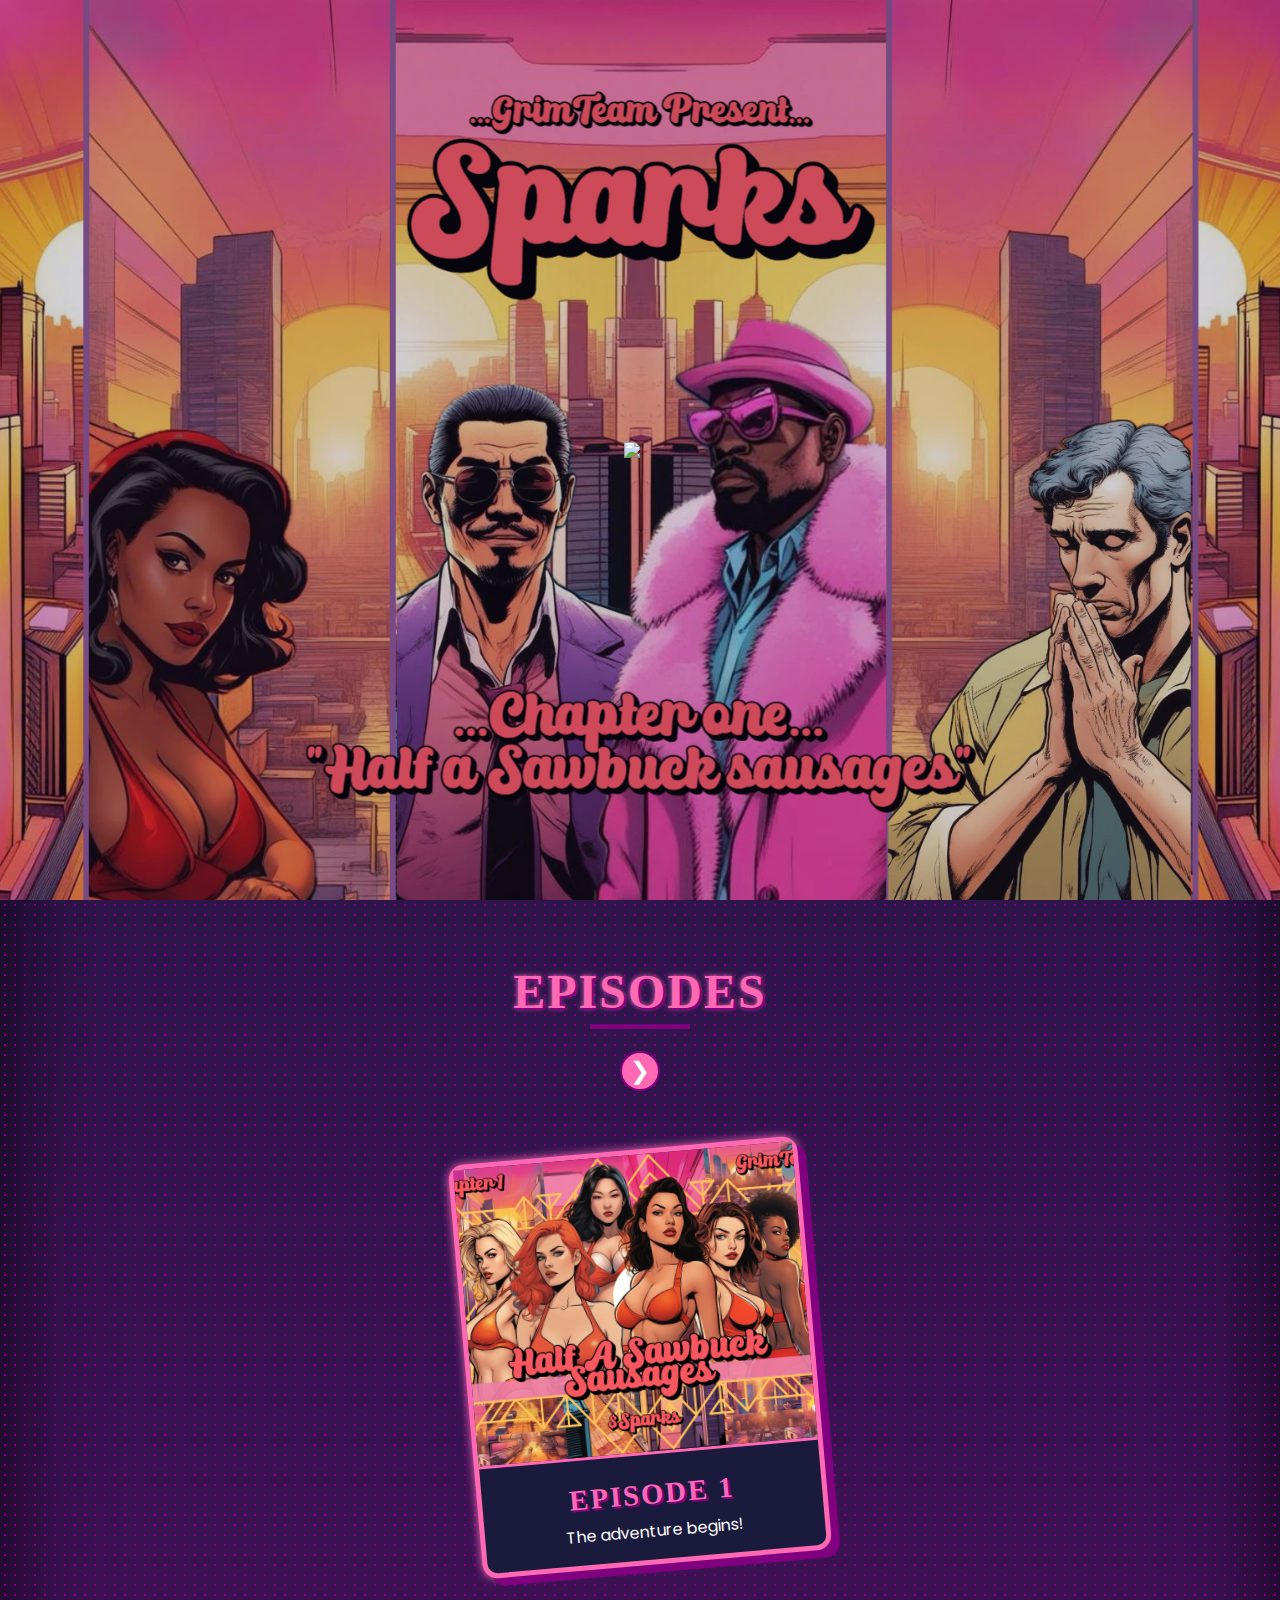
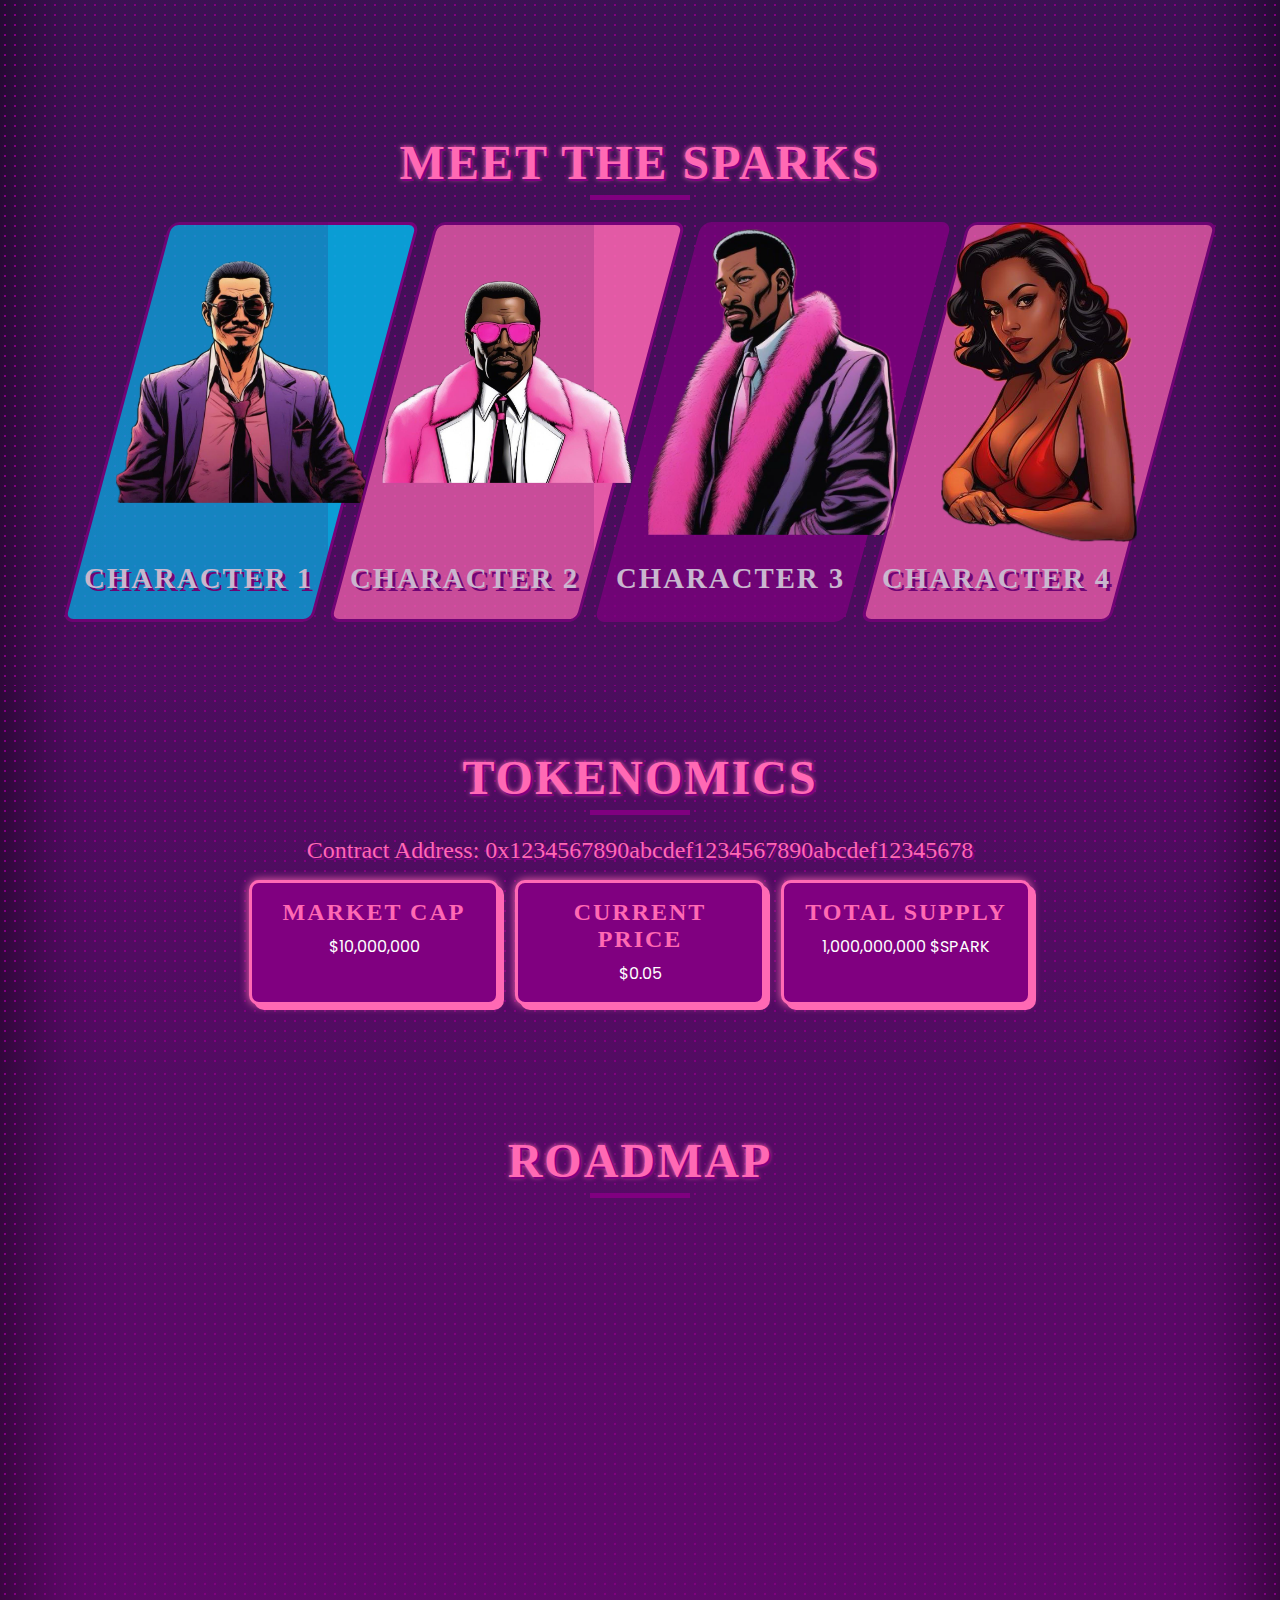
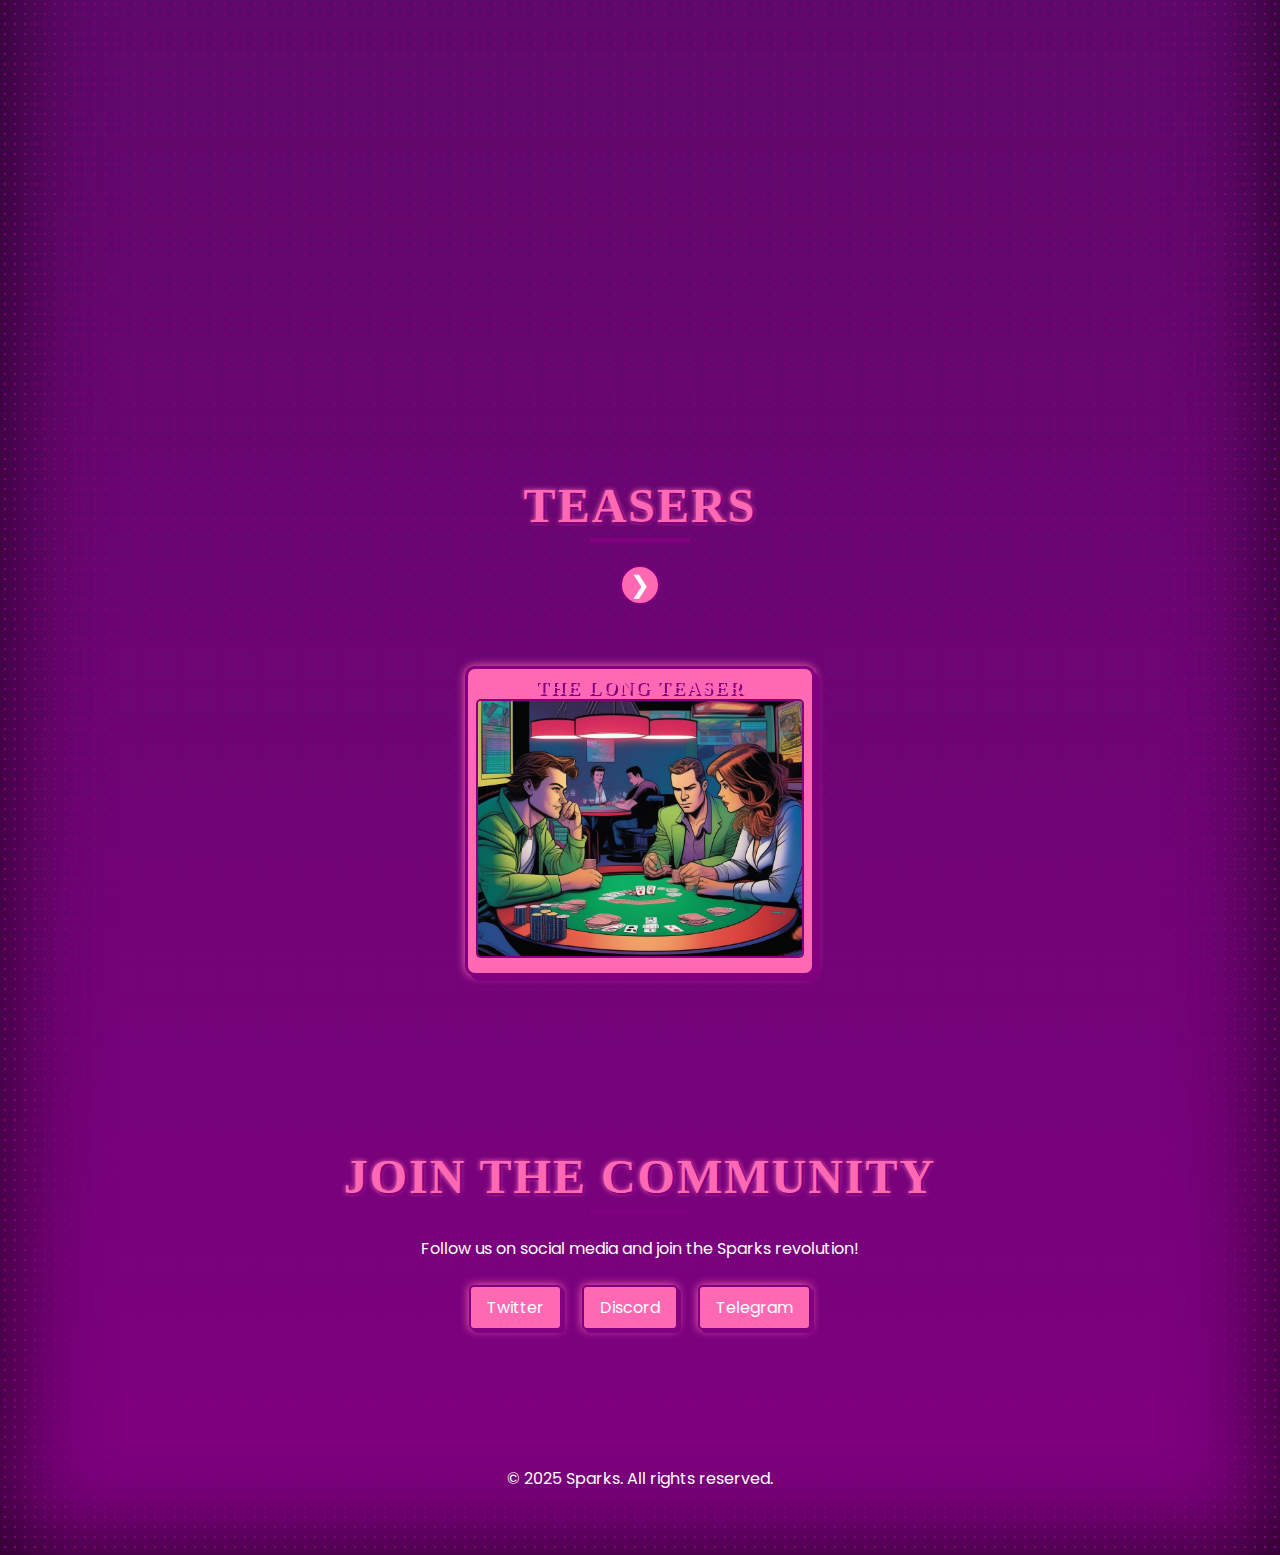
==== commit 3924a72b: "Updates" ====
--- a/index.html
+++ b/index.html
@@ -21,49 +21,41 @@
     <!-- Header Section with Hero Animation and Speech Bubbles -->
     <header class="hero">
         <div class="hero-content">
-            <img src="banner_text.png" alt="Banner Text" class="hero-text">
+            <img src="banner_text.png" class="hero-text">
         </div>
         <div class="hero-background">
             <img src="Banner3.png" alt="Hero Background" class="hero-image">
         </div>
     </header>
-
-    <!-- Teasers Section -->
-    <section id="teasers" class="teasers-section">
-        <h2 class="section-title">Teasers</h2>
-        <div class="teaser-carousel">
+	
+	
+    <!-- Episodes Section -->
+    <section id="episodes" class="episodes-section">
+        <h2 class="section-title">Episodes</h2>
+        <div class="episodes-comic">
             <div class="carousel-arrows">
-                <button class="carousel-arrow teaser-left-arrow" aria-label="Previous Teaser">❮</button>
-                <button class="carousel-arrow teaser-right-arrow" aria-label="Next Teaser">❯</button>
-            </div>
-            <div class="teaser-stack">
-                <div class="teaser-card long-teaser">
-                    <h3>The Long Teaser</h3>
-                    <img src="Teaser2.jpg" alt="Long Teaser" class="teaser-video">
-                </div>
-                <div class="teaser-card short-teaser">
-                    <h3>Character 1 Teaser</h3>
-                    <img src="Teaser1.jpg" alt="Character 1 Teaser" class="teaser-video">
-                </div>
-                <div class="teaser-card short-teaser">
-                    <h3>Character 2 Teaser</h3>
-                    <img src="Teaser3.jpg" alt="Character 2 Teaser" class="teaser-video">
-                </div>
-                <div class="teaser-card short-teaser">
-                    <h3>Character 3 Teaser</h3>
-                    <img src="Teaser4.jpg" alt="Character 3 Teaser" class="teaser-video">
-                </div>
-                <div class="teaser-card short-teaser">
-                    <h3>Character 4 Teaser</h3>
-                    <img src="Teaser5.jpg" alt="Character 4 Teaser" class="teaser-video">
-                </div>
-                <div class="teaser-card short-teaser">
-                    <h3>Tokenomics Teaser</h3>
-                    <img src="Teaser6.jpg" alt="Tokenomics Teaser" class="teaser-video">
-                </div>
-            </div>
-        </div>
-    </section>
+                <button class="carousel-arrow episode-left-arrow" aria-label="Previous Episode">❮</button>
+                <button class="carousel-arrow episode-right-arrow" aria-label="Next Episode">❯</button>
+            </div>
+            <div class="episodes-stack">
+                <div class="episode-panel" data-episode-url="episode1.html">
+                    <img src="Episode1.png" alt="Episode 1" class="episode-image">
+                    <div class="episode-info">
+                        <h3>Episode 1</h3>
+                        <p>The adventure begins!</p>
+                    </div>
+                </div>
+                <div class="episode-panel" data-episode-url="episode1.html">
+                    <img src="Logo.jpg" alt="Episode 2" class="episode-image">
+                    <div class="episode-info">
+                        <h3>Episode 2</h3>
+                        <p>A new threat emerges.</p>
+                    </div>
+                </div>
+            </div>
+        </div>
+    </section>
+
 
     <!-- Characters Section -->
     <section id="characters" class="characters-section">
@@ -153,28 +145,38 @@
         </div>
     </section>
 
-    <!-- Episodes Section -->
-    <section id="episodes" class="episodes-section">
-        <h2 class="section-title">Episodes</h2>
-        <div class="episodes-comic">
+    <!-- Teasers Section -->
+    <section id="teasers" class="teasers-section">
+        <h2 class="section-title">Teasers</h2>
+        <div class="teaser-carousel">
             <div class="carousel-arrows">
-                <button class="carousel-arrow episode-left-arrow" aria-label="Previous Episode">❮</button>
-                <button class="carousel-arrow episode-right-arrow" aria-label="Next Episode">❯</button>
-            </div>
-            <div class="episodes-stack">
-                <div class="episode-panel" data-trailer-url="https://www.youtube.com/watch?v=example1">
-                    <img src="Episode1.png" alt="Episode 1" class="episode-image">
-                    <div class="episode-info">
-                        <h3>Episode 1</h3>
-                        <p>The adventure begins!</p>
-                    </div>
-                </div>
-                <div class="episode-panel" data-trailer-url="https://www.youtube.com/watch?v=example2">
-                    <img src="Logo.jpg" alt="Episode 2" class="episode-image">
-                    <div class="episode-info">
-                        <h3>Episode 2</h3>
-                        <p>A new threat emerges.</p>
-                    </div>
+                <button class="carousel-arrow teaser-left-arrow" aria-label="Previous Teaser">❮</button>
+                <button class="carousel-arrow teaser-right-arrow" aria-label="Next Teaser">❯</button>
+            </div>
+            <div class="teaser-stack">
+                <div class="teaser-card long-teaser">
+                    <h3>The Long Teaser</h3>
+                    <img src="Teaser2.jpg" alt="Long Teaser" class="teaser-video">
+                </div>
+                <div class="teaser-card short-teaser">
+                    <h3>Character 1 Teaser</h3>
+                    <img src="Teaser1.jpg" alt="Character 1 Teaser" class="teaser-video">
+                </div>
+                <div class="teaser-card short-teaser">
+                    <h3>Character 2 Teaser</h3>
+                    <img src="Teaser3.jpg" alt="Character 2 Teaser" class="teaser-video">
+                </div>
+                <div class="teaser-card short-teaser">
+                    <h3>Character 3 Teaser</h3>
+                    <img src="Teaser4.jpg" alt="Character 3 Teaser" class="teaser-video">
+                </div>
+                <div class="teaser-card short-teaser">
+                    <h3>Character 4 Teaser</h3>
+                    <img src="Teaser5.jpg" alt="Character 4 Teaser" class="teaser-video">
+                </div>
+                <div class="teaser-card short-teaser">
+                    <h3>Tokenomics Teaser</h3>
+                    <img src="Teaser6.jpg" alt="Tokenomics Teaser" class="teaser-video">
                 </div>
             </div>
         </div>
@@ -301,25 +303,24 @@
             });
         });
 
-        // Radial Wipe Effect for Episode Panels
-        const episodePanelsInteractive = document.querySelectorAll('.episode-panel');
-        const radialWipeOverlay = document.querySelector('.radial-wipe-overlay');
-
-        episodePanelsInteractive.forEach(panel => {
-            panel.addEventListener('click', (e) => {
-                e.preventDefault();
-                const trailerUrl = panel.getAttribute('data-trailer-url');
-
-                radialWipeOverlay.style.display = 'block';
-                radialWipeOverlay.classList.add('wipe');
-
-                setTimeout(() => {
-                    window.open(trailerUrl, '_blank');
-                    radialWipeOverlay.classList.remove('wipe');
-                    radialWipeOverlay.style.display = 'none';
-                }, 1000);
-            });
-        });
+		// Redirect to Episode Page
+		const episodePanelsInteractive = document.querySelectorAll('.episode-panel');
+		const radialWipeOverlay = document.querySelector('.radial-wipe-overlay');
+
+		episodePanelsInteractive.forEach(panel => {
+			panel.addEventListener('click', (e) => {
+				e.preventDefault();
+				const episodeUrl = panel.getAttribute('data-episode-url');
+
+				radialWipeOverlay.style.display = 'block';
+				radialWipeOverlay.classList.add('wipe');
+
+				setTimeout(() => {
+					sessionStorage.setItem('transitionOut', 'true'); // Set flag for transition out
+					window.location.href = episodeUrl;
+				}, 1000);
+			});
+		});
 
         // Carousel for Teasers
         const teaserStack = document.querySelector('.teaser-stack');
--- a/style.css
+++ b/style.css
@@ -77,6 +77,16 @@
     100% { clip-path: circle(150% at 50% 50%); }
 }
 
+.radial-wipe-overlay.wipe-out {
+    display: block;
+    animation: radialWipeOut 1s forwards;
+}
+
+@keyframes radialWipeOut {
+    0% { clip-path: circle(150% at 50% 50%); }
+    100% { clip-path: circle(0% at 50% 50%); }
+}
+
 /* Pop-Art Inspired Typography with Chewy Font */
 h1, h2, h3 {
     font-family: 'Chewy', cursive;
@@ -155,7 +165,7 @@
 
 .hero-text {
     width: 100%;
-    max-width: 800px; /* Adjust based on your image size */
+    max-width: 800px;
     position: absolute;
     top: 50%;
     left: 50%;
@@ -867,6 +877,103 @@
     z-index: 1;
 }
 
+/* Comic Pages Section */
+.comic-section {
+    padding: 2rem;
+    background: linear-gradient(to bottom, #1a1a3d, #800080);
+    min-height: 100vh;
+    display: flex;
+    flex-direction: column;
+    align-items: center;
+    position: relative;
+}
+
+.comic-title {
+    font-family: 'Chewy', cursive;
+    font-size: 3rem;
+    color: #ff69b4;
+    text-shadow: 2px 2px #800080, 0 0 10px #ff69b4;
+    margin-bottom: 2rem;
+    text-align: center;
+}
+
+.comic-pages {
+    max-width: 1200px;
+    margin: 0 auto;
+    position: relative;
+    display: flex;
+    flex-direction: column;
+    justify-content: center;
+    align-items: center;
+    width: 100%;
+}
+
+.comic-stack {
+    display: flex;
+    justify-content: center;
+    align-items: center;
+    width: 100%;
+    min-height: 500px;
+}
+
+.comic-spread {
+    display: flex;
+    justify-content: center;
+    align-items: center;
+    gap: 1rem;
+    width: 100%;
+}
+
+.comic-page {
+    max-width: 100%;
+    height: auto;
+    border: 3px solid #800080;
+    box-shadow: 5px 5px #ff69b4;
+    transition: transform 0.3s ease;
+}
+
+.comic-page:hover {
+    transform: scale(1.05);
+}
+
+/* Desktop: Two pages side by side */
+@media (min-width: 769px) {
+    .comic-page {
+        width: 45%;
+        max-height: 80vh;
+        object-fit: contain;
+    }
+}
+
+/* Mobile: One page at a time */
+@media (max-width: 768px) {
+    .comic-page {
+        width: 90%;
+        max-height: 70vh;
+        object-fit: contain;
+    }
+}
+
+.back-button {
+    display: inline-block;
+    margin-top: 2rem;
+    padding: 1rem 2rem;
+    background-color: #ff69b4;
+    color: #fff;
+    text-decoration: none;
+    font-family: 'Chewy', cursive;
+    font-size: 1.5rem;
+    border: 3px solid #800080;
+    border-radius: 5px;
+    box-shadow: 3px 3px #800080, 0 0 10px #ff69b4;
+    transition: transform 0.3s ease, box-shadow 0.3s ease;
+}
+
+.back-button:hover {
+    transform: scale(1.1);
+    box-shadow: 3px 3px #ff69b4, 0 0 15px #ff69b4;
+}
+
 /* Animations */
 @keyframes popIn {
     0% { transform: scale(0); opacity: 0; }
@@ -926,7 +1033,7 @@
     }
 
     .hero-text {
-        max-width: 600px; /* Adjust for smaller screens */
+        max-width: 600px;
     }
 
     .speech-bubble p {
@@ -1007,7 +1114,7 @@
 
     .roadmap-item:nth-child(odd),
     .roadmap-item:nth-child(even) {
-        transform: translateX(0) rotate(0deg); /* Reset tilt for smaller screens */
+        transform: translateX(0) rotate(0deg);
     }
 
     .episodes-stack {
@@ -1042,7 +1149,7 @@
 
 @media (max-width: 480px) {
     .hero-text {
-        max-width: 400px; /* Adjust for very small screens */
+        max-width: 400px;
     }
 
     .speech-bubble p {
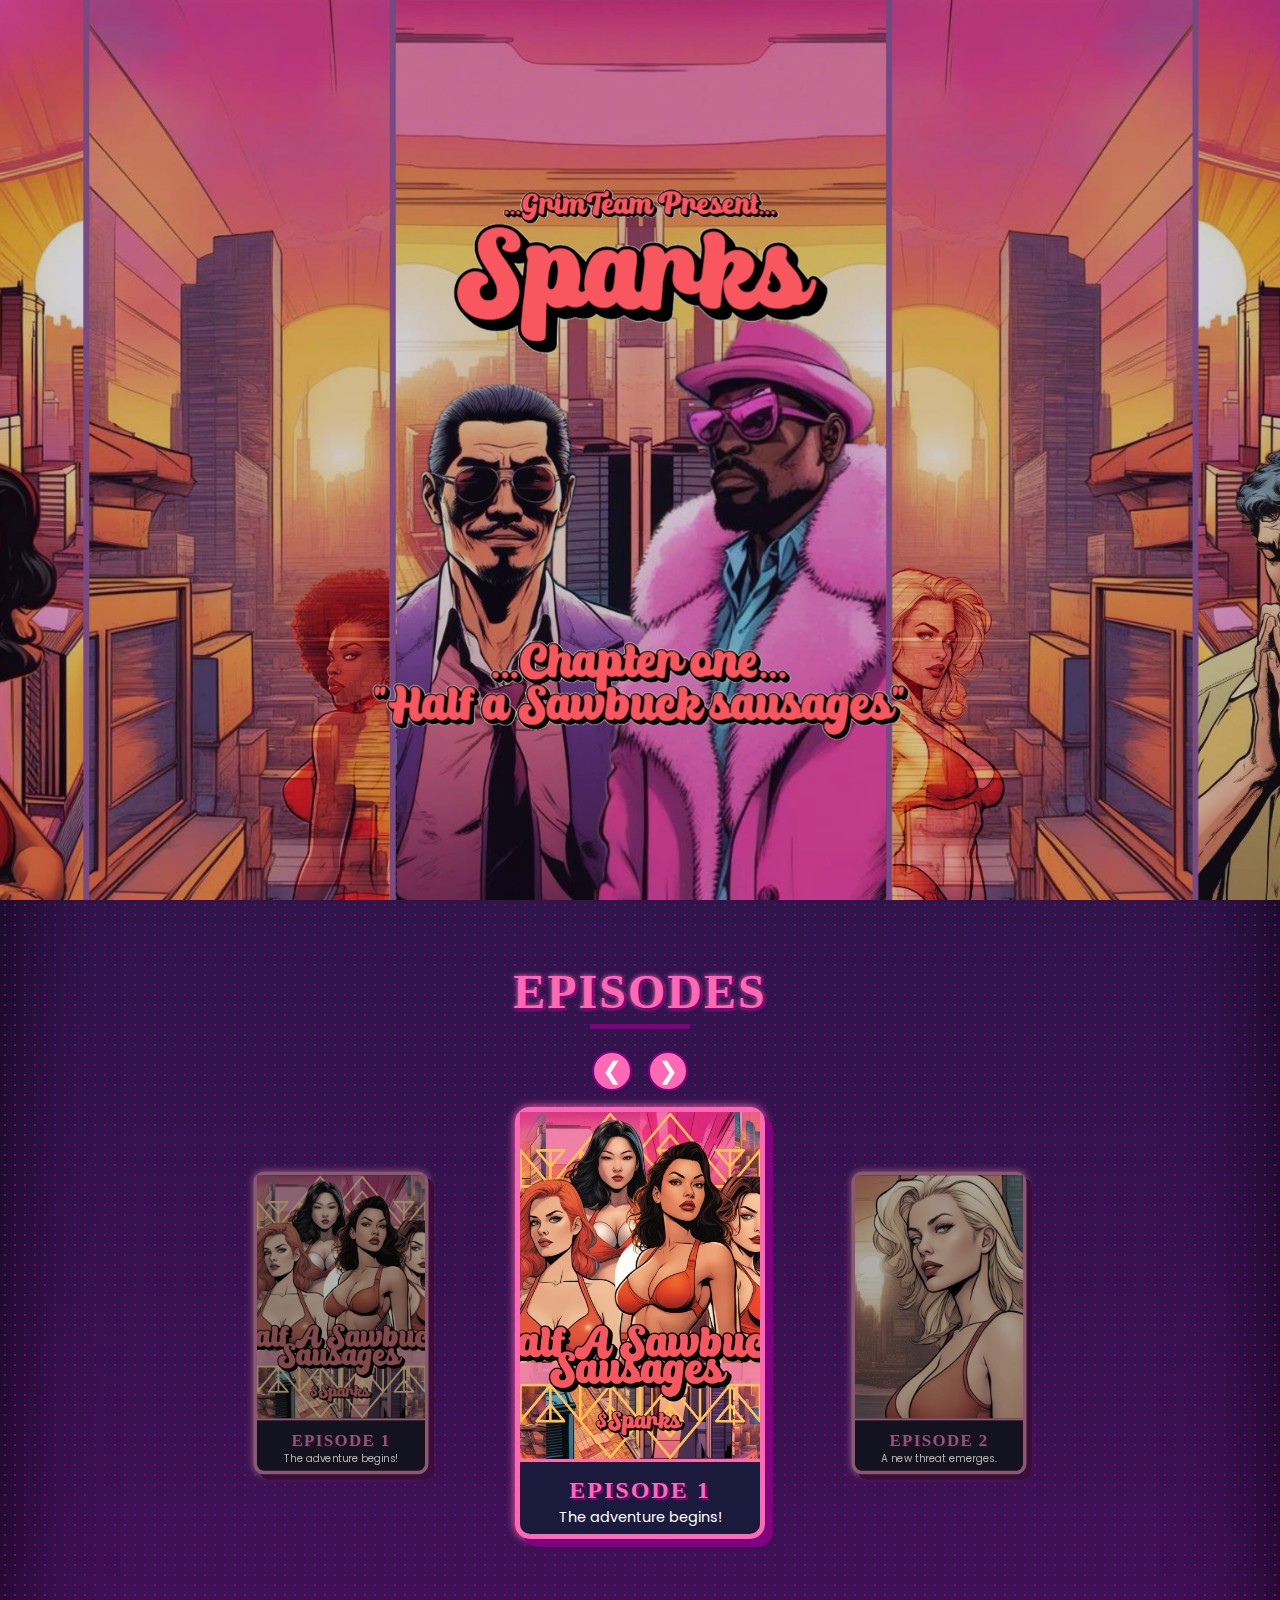
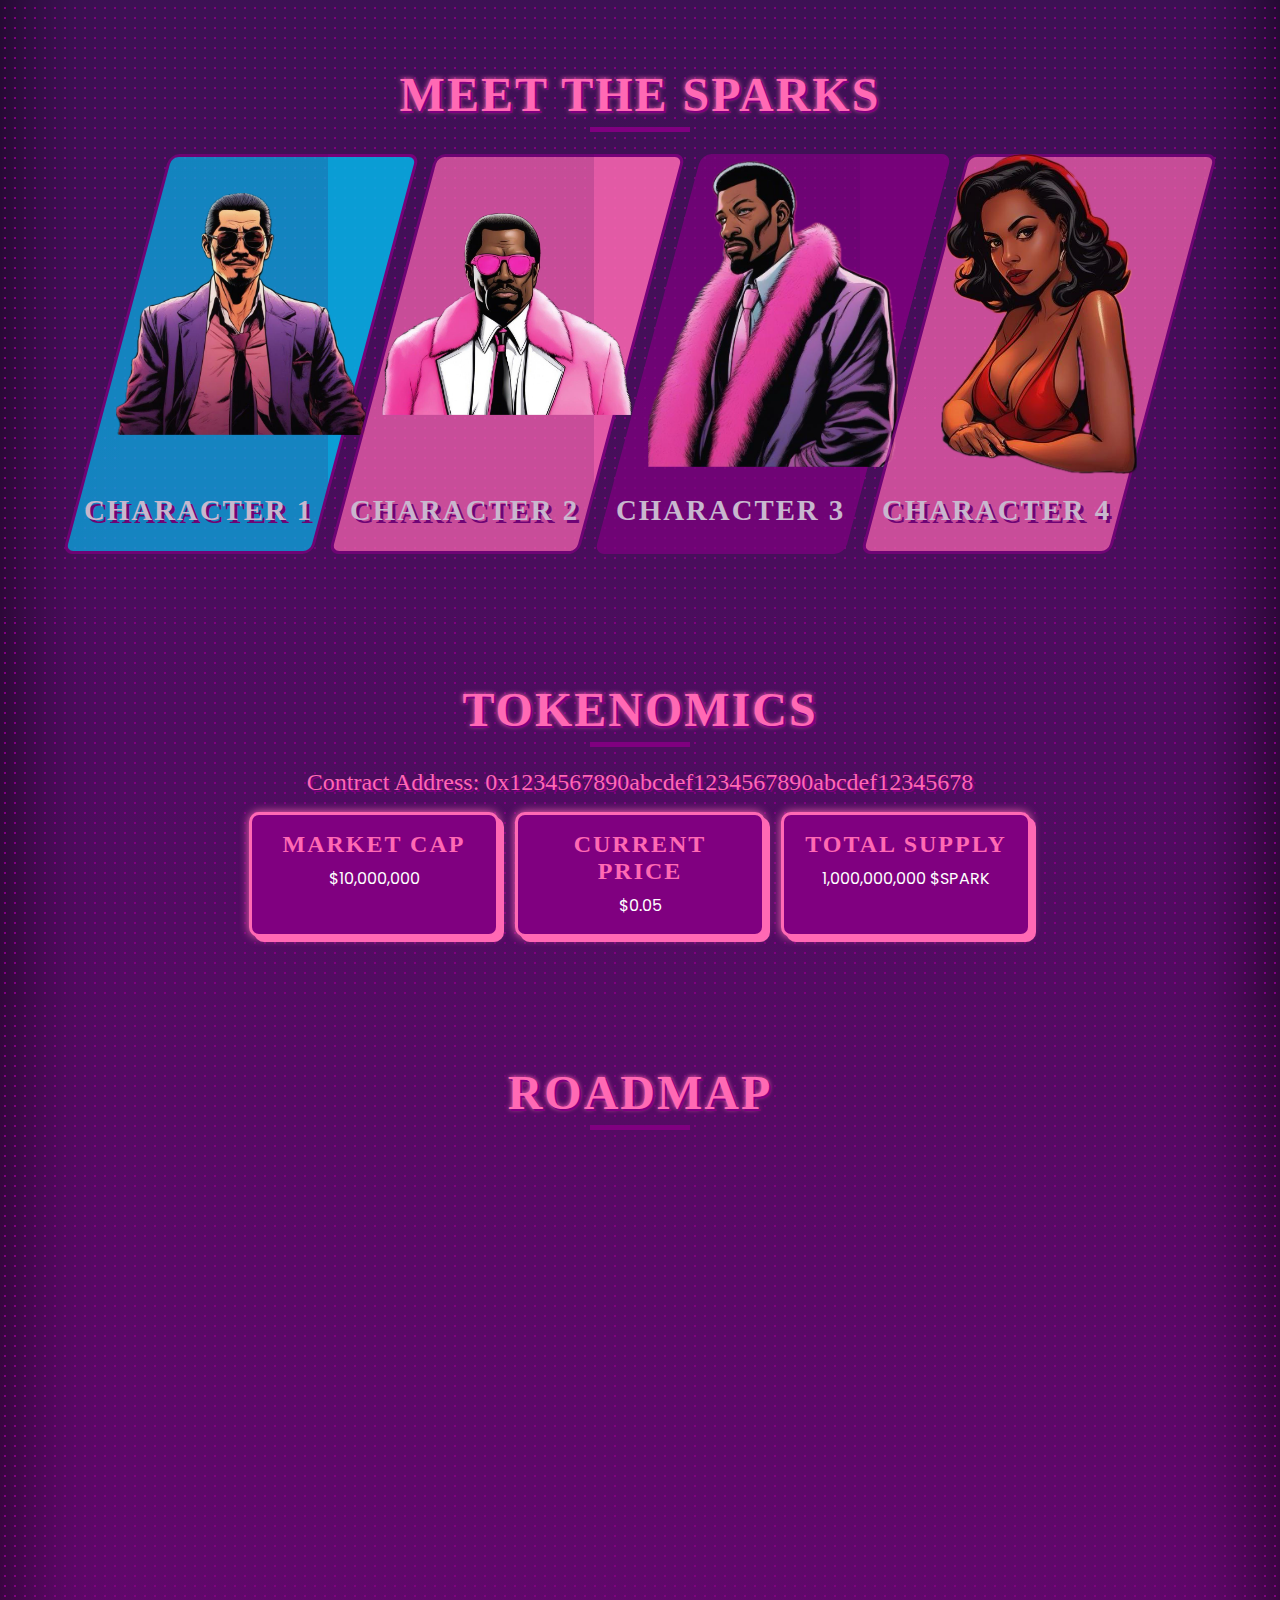
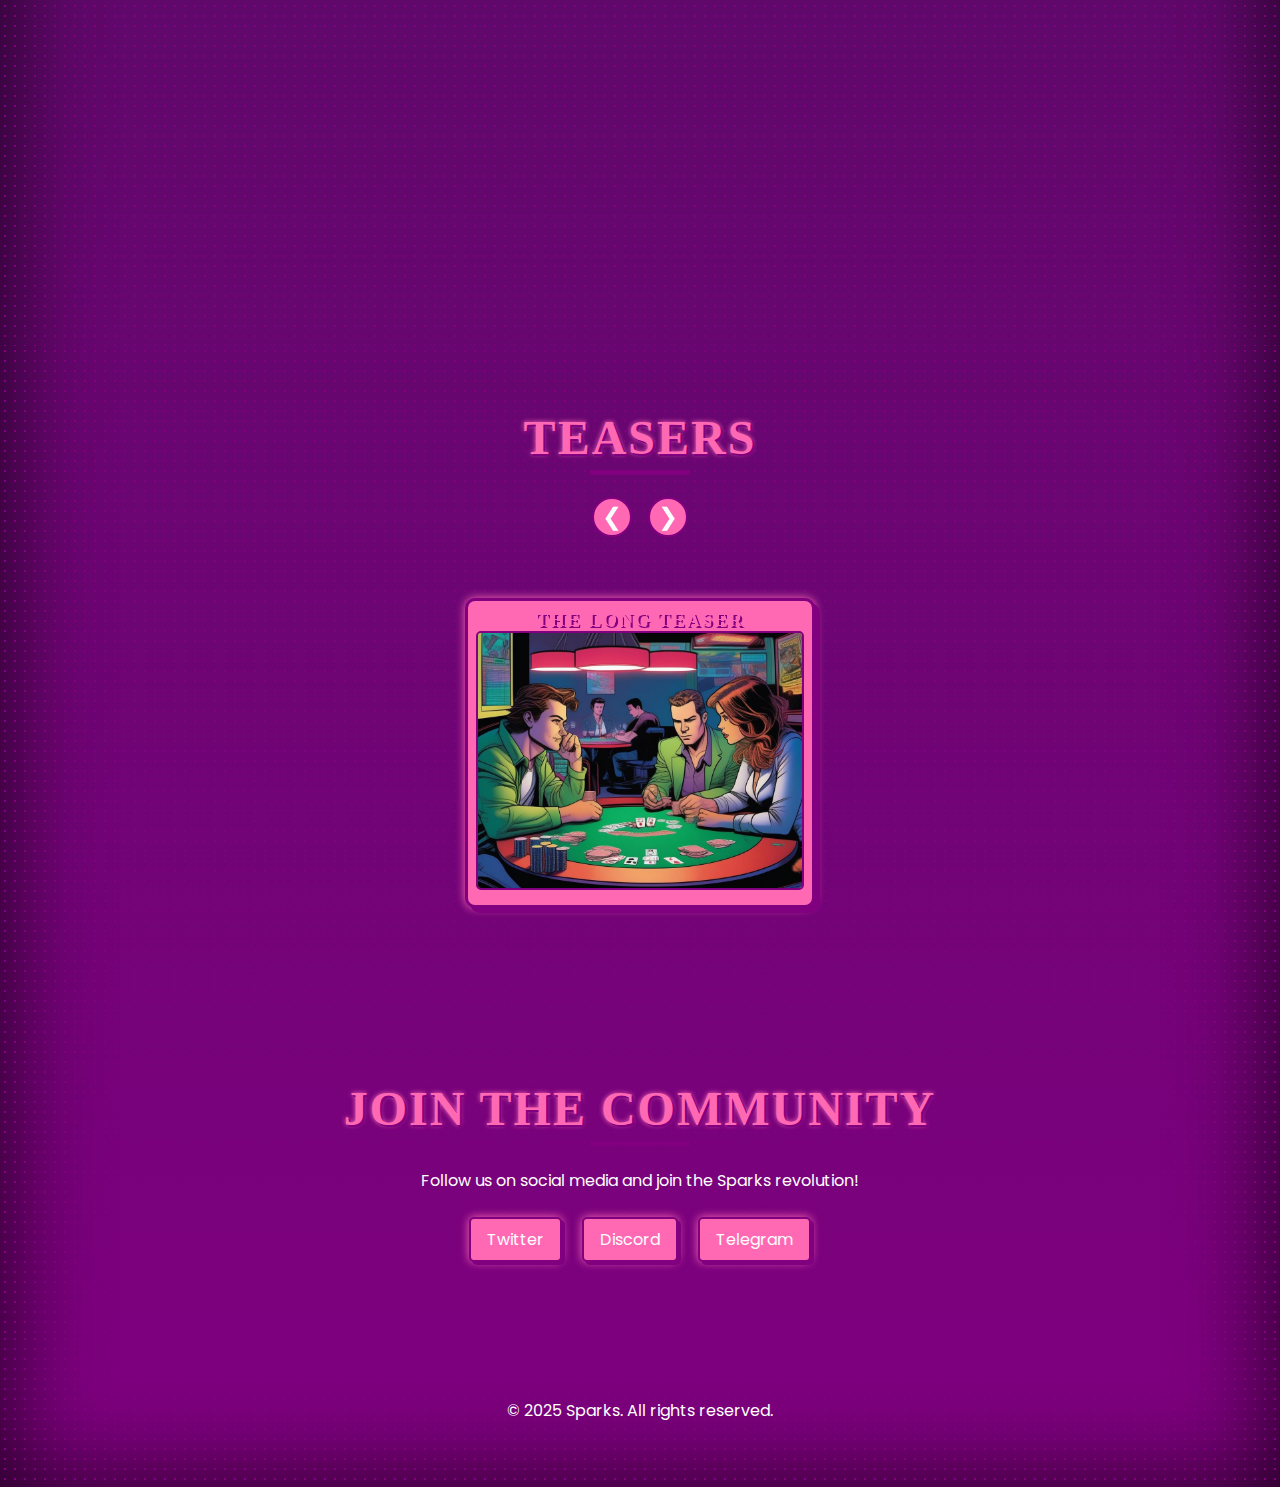
==== commit a83ba37c: "updates" ====
--- a/index.html
+++ b/index.html
@@ -27,8 +27,7 @@
             <img src="Banner3.png" alt="Hero Background" class="hero-image">
         </div>
     </header>
-	
-	
+
     <!-- Episodes Section -->
     <section id="episodes" class="episodes-section">
         <h2 class="section-title">Episodes</h2>
@@ -38,14 +37,24 @@
                 <button class="carousel-arrow episode-right-arrow" aria-label="Next Episode">❯</button>
             </div>
             <div class="episodes-stack">
-                <div class="episode-panel" data-episode-url="episode1.html">
+                <!-- Left Panel (Decorative, Previous Episode or Placeholder) -->
+                <div class="episode-panel episode-left">
+                    <img src="placeholder_episode.jpg" alt="Placeholder Episode" class="episode-image">
+                    <div class="episode-info">
+                        <h3>Placeholder Episode</h3>
+                        <p>Coming Soon<br>Stay tuned!</p>
+                    </div>
+                </div>
+                <!-- Center Panel (Active, Selected Episode) -->
+                <div class="episode-panel episode-center active">
                     <img src="Episode1.png" alt="Episode 1" class="episode-image">
                     <div class="episode-info">
                         <h3>Episode 1</h3>
                         <p>The adventure begins!</p>
                     </div>
                 </div>
-                <div class="episode-panel" data-episode-url="episode1.html">
+                <!-- Right Panel (Decorative, Next Episode or Placeholder) -->
+                <div class="episode-panel episode-right">
                     <img src="Logo.jpg" alt="Episode 2" class="episode-image">
                     <div class="episode-info">
                         <h3>Episode 2</h3>
@@ -55,7 +64,6 @@
             </div>
         </div>
     </section>
-
 
     <!-- Characters Section -->
     <section id="characters" class="characters-section">
@@ -256,11 +264,11 @@
         const contractAddress = document.querySelector('.contract-address');
         const episodePanels = document.querySelectorAll('.episode-panel');
         const teaserCards = document.querySelectorAll('.teaser-card');
-        
+
         const options = {
             threshold: 0.2
         };
-        
+
         const observer = new IntersectionObserver((entries, observer) => {
             entries.forEach(entry => {
                 if (entry.isIntersecting) {
@@ -303,24 +311,24 @@
             });
         });
 
-		// Redirect to Episode Page
-		const episodePanelsInteractive = document.querySelectorAll('.episode-panel');
-		const radialWipeOverlay = document.querySelector('.radial-wipe-overlay');
-
-		episodePanelsInteractive.forEach(panel => {
-			panel.addEventListener('click', (e) => {
-				e.preventDefault();
-				const episodeUrl = panel.getAttribute('data-episode-url');
-
-				radialWipeOverlay.style.display = 'block';
-				radialWipeOverlay.classList.add('wipe');
-
-				setTimeout(() => {
-					sessionStorage.setItem('transitionOut', 'true'); // Set flag for transition out
-					window.location.href = episodeUrl;
-				}, 1000);
-			});
-		});
+        // Redirect to Episode Page
+        const episodePanelsInteractive = document.querySelectorAll('.episode-panel:not(.placeholder)');
+        const radialWipeOverlay = document.querySelector('.radial-wipe-overlay');
+
+        episodePanelsInteractive.forEach(panel => {
+            panel.addEventListener('click', (e) => {
+                e.preventDefault();
+                const episodeUrl = panel.getAttribute('data-episode-url');
+
+                radialWipeOverlay.style.display = 'block';
+                radialWipeOverlay.classList.add('wipe');
+
+                setTimeout(() => {
+                    sessionStorage.setItem('transitionOut', 'true');
+                    window.location.href = episodeUrl;
+                }, 1000);
+            });
+        });
 
         // Carousel for Teasers
         const teaserStack = document.querySelector('.teaser-stack');
@@ -355,37 +363,98 @@
 
         updateTeaserCarousel();
 
+        // Data for Episodes (including placeholders)
+        const episodesData = [
+			{ image: "Episode1.png", title: "Episode 1", description: "The adventure begins!", url: "episode1.html", isPlaceholder: false },
+            { image: "Logo.jpg", title: "Episode 2", description: "A new threat emerges.", url: "episode1.html", isPlaceholder: false },
+            { image: "placeholder_episode.jpg", title: "Episode 3", description: "Coming Soon<br>Stay tuned!", isPlaceholder: true },
+            { image: "Teaser4.jpg", title: "Episode 4", description: "Coming Soon<br>Stay tuned!", isPlaceholder: true },
+            { image: "Teaser1.jpg", title: "Episode 5", description: "Coming Soon<br>Stay tuned!", isPlaceholder: true }
+        ];
+
         // Carousel for Episodes
-        const episodesStack = document.querySelector('.episodes-stack');
-        const episodePanelsArray = document.querySelectorAll('.episode-panel');
+        const episodeLeftPanel = document.querySelector('.episode-left');
+        const episodeCenterPanel = document.querySelector('.episode-center');
+        const episodeRightPanel = document.querySelector('.episode-right');
         const episodeLeftArrow = document.querySelector('.episode-left-arrow');
         const episodeRightArrow = document.querySelector('.episode-right-arrow');
-        let episodeIndex = 0;
+        let episodeIndex = 0; // Start at the first real episode (Episode 1)
+
 
         function updateEpisodeCarousel() {
-            episodePanelsArray.forEach((panel, index) => {
-                panel.style.display = index === episodeIndex ? 'block' : 'none';
-                panel.classList.toggle('active', index === episodeIndex);
-            });
-
-            episodeLeftArrow.style.display = episodeIndex === 0 ? 'none' : 'inline-block';
-            episodeRightArrow.style.display = episodeIndex === episodePanelsArray.length - 1 ? 'none' : 'inline-block';
+            // Ensure DOM elements are updated correctly
+            console.log('Updating carousel, new episodeIndex:', episodeIndex);
+
+            // Update Center Panel (Active)
+            const centerImage = episodeCenterPanel.querySelector('.episode-image');
+            const centerTitle = episodeCenterPanel.querySelector('.episode-info h3');
+            const centerDescription = episodeCenterPanel.querySelector('.episode-info p');
+
+            centerImage.src = episodesData[episodeIndex].image;
+            centerTitle.innerHTML = episodesData[episodeIndex].title;
+            centerDescription.innerHTML = episodesData[episodeIndex].description;
+
+            if (episodesData[episodeIndex].isPlaceholder) {
+                episodeCenterPanel.removeAttribute('data-episode-url');
+                episodeCenterPanel.classList.add('placeholder');
+            } else {
+                episodeCenterPanel.setAttribute('data-episode-url', episodesData[episodeIndex].url);
+                episodeCenterPanel.classList.remove('placeholder');
+            }
+
+            // Update Left Panel (Previous)
+            const prevIndex = episodeIndex - 1 >= 0 ? episodeIndex - 1 : 0;
+            const leftImage = episodeLeftPanel.querySelector('.episode-image');
+            const leftTitle = episodeLeftPanel.querySelector('.episode-info h3');
+            const leftDescription = episodeLeftPanel.querySelector('.episode-info p');
+
+            leftImage.src = episodesData[prevIndex].image;
+            leftTitle.innerHTML = episodesData[prevIndex].title;
+            leftDescription.innerHTML = episodesData[prevIndex].description;
+            episodeLeftPanel.classList.add('placeholder'); // Always decorative, non-clickable
+
+            // Update Right Panel (Next)
+            const nextIndex = episodeIndex + 1 < episodesData.length ? episodeIndex + 1 : episodesData.length - 1;
+            const rightImage = episodeRightPanel.querySelector('.episode-image');
+            const rightTitle = episodeRightPanel.querySelector('.episode-info h3');
+            const rightDescription = episodeRightPanel.querySelector('.episode-info p');
+
+            rightImage.src = episodesData[nextIndex].image;
+            rightTitle.innerHTML = episodesData[nextIndex].title;
+            rightDescription.innerHTML = episodesData[nextIndex].description;
+            episodeRightPanel.classList.add('placeholder'); // Always decorative, non-clickable
+
+            // Debug logging for arrow visibility
+            console.log('Left Arrow Display:', episodeIndex > 0 ? 'inline-block' : 'none');
+            console.log('Right Arrow Display:', episodeIndex < episodesData.length - 1 ? 'inline-block' : 'none');
+
+            // Update arrows visibility
+            episodeLeftArrow.style.display = episodeIndex > 0 ? 'inline-block' : 'none'; // Show left arrow if not at the first episode
+            episodeRightArrow.style.display = episodeIndex < episodesData.length - 1 ? 'inline-block' : 'none'; // Show right arrow if not at the last episode
         }
 
-        episodeLeftArrow.addEventListener('click', () => {
-            if (episodeIndex > 0) {
+        // Ensure event listeners are correctly set up
+        episodeLeftArrow.addEventListener('click', (e) => {
+            e.preventDefault();
+            console.log('Left arrow clicked, current index:', episodeIndex);
+            if (episodeIndex > 0) { // Allow navigation to index 1 (first placeholder)
                 episodeIndex--;
+                console.log('New index after left click:', episodeIndex);
                 updateEpisodeCarousel();
             }
         });
 
-        episodeRightArrow.addEventListener('click', () => {
-            if (episodeIndex < episodePanelsArray.length - 1) {
+        episodeRightArrow.addEventListener('click', (e) => {
+            e.preventDefault();
+            console.log('Right arrow clicked, current index:', episodeIndex);
+            if (episodeIndex < episodesData.length - 1) { // Allow navigation to index 3 (Episode 2) and index 4 (last placeholder)
                 episodeIndex++;
+                console.log('New index after right click:', episodeIndex);
                 updateEpisodeCarousel();
             }
         });
 
+        // Initial load
         updateEpisodeCarousel();
     </script>
 </body>
--- a/style.css
+++ b/style.css
@@ -161,16 +161,19 @@
     color: #fff;
     padding: 0 1rem;
     position: relative;
+    width: 100%;
+    height: 100%;
 }
 
 .hero-text {
-    width: 100%;
-    max-width: 800px;
     position: absolute;
     top: 50%;
     left: 50%;
     transform: translate(-50%, -50%);
     z-index: 3;
+    width: 100%; /* Match the hero-background size */
+    height: 100%; /* Match the hero-background size */
+    object-fit: contain; /* Ensure the image scales correctly */
 }
 
 .hero-background {
@@ -651,6 +654,7 @@
 
 .roadmap-content p {
     font-family: 'Poppins', sans-serif;
+
     font-size: 1rem;
     color: #800080;
 }
@@ -705,86 +709,99 @@
 .carousel-arrows {
     margin-bottom: 1rem;
     text-align: center;
+    width: 100%;
+    display: flex;
+    justify-content: center;
+    gap: 1rem;
+    z-index: 100; /* Ensure arrows are above panels */
 }
 
 .episodes-stack {
-    position: relative;
-    width: 400px;
-    height: 500px;
-    display: flex;
-    justify-content: center;
+    display: flex;
+    flex-direction: row;
     align-items: center;
+    position: relative;
+    justify-content: center; /* Center the entire stack */
+    width: 100%;
+    max-width: 600px; /* Limit the width to prevent overflow */
+    margin: 0 auto; /* Center the stack horizontally */
 }
 
 .episode-panel {
-    position: absolute;
-    width: 350px;
+    position: relative;
+    flex: 0 0 250px; /* Fixed width for each panel */
     background-color: #1a1a3d;
     border: 5px solid #ff69b4;
     border-radius: 15px;
     box-shadow: 8px 8px #800080, 0 0 10px #ff69b4;
-    opacity: 0;
-    transition: transform 0.5s ease, box-shadow 0.3s ease;
     z-index: 1;
+    transition: transform 0.3s ease, box-shadow 0.3s ease; /* Add hover transition */
+}
+
+.episode-panel:hover:not(.placeholder) {
+    transform: scale(1.05); /* Scale up on hover */
+    box-shadow: 10px 10px #800080, 0 0 15px #ff69b4; /* Enhanced shadow on hover */
     cursor: pointer;
-    display: none;
+}
+
+.episode-panel.placeholder {
+    cursor: default;
+}
+
+.episode-panel.active {
+    z-index: 3;
+}
+
+.episode-panel:not(.active) {
+    filter: grayscale(50%) brightness(0.7);
+    z-index: 2;
+}
+
+.episode-panel.episode-left {
+    transform: scale(0.7) translateX(-70px);
+    z-index: 2;
+}
+
+.episode-panel.episode-center {
     transform: scale(1);
-    transition: transform 0.3s ease, box-shadow 0.3s ease;
-}
-
-.episode-panel.active {
-    display: block;
-    opacity: 1;
-    animation: comicPopIn 0.5s forwards;
-    animation-iteration-count: 1;
-}
-
-.episode-panel.active:nth-child(1) {
-    transform: translateY(0) rotate(-5deg);
+    z-index: 3;
+}
+
+.episode-panel.episode-right {
+    transform: scale(0.7) translateX(70px);
     z-index: 2;
 }
 
-.episode-panel.active:nth-child(2) {
-    transform: translateY(20px) rotate(5deg);
-    z-index: 1;
-}
-
-.episode-panel:hover {
-    transform: translateY(0) scale(1.2);
-    box-shadow: 12px 12px #ff69b4, 0 0 15px #ff69b4;
-}
-
-.episode-panel.visible {
-    opacity: 1;
-}
-
 .episode-image {
     width: 100%;
-    height: 300px;
+    height: 350px;
     object-fit: cover;
     border-bottom: 3px solid #ff69b4;
 }
 
 .episode-info {
-    padding: 1rem;
+    padding: 0.5rem;
     text-align: center;
 }
 
 .episode-info h3 {
     color: #ff69b4;
-    font-size: 1.8rem;
+    font-family: 'Chewy', cursive;
+    font-size: 1.5rem;
     text-shadow: 2px 2px #800080;
-    margin-bottom: 0.5rem;
+    margin-bottom: 0.3rem;
+    text-transform: uppercase;
 }
 
 .episode-info p {
     font-family: 'Poppins', sans-serif;
-    font-size: 1rem;
+    font-size: 0.9rem;
     color: #fff;
+    line-height: 1.2;
 }
 
 .carousel-arrow {
-    display: inline-block;
+    display: inline-block !important; /* Force display */
     background-color: #ff69b4;
     color: #fff;
     border: 2px solid #800080;
@@ -795,12 +812,15 @@
     line-height: 36px;
     text-align: center;
     cursor: pointer;
-    z-index: 10;
-    margin: 0 0.5rem;
+    z-index: 100; /* Ensure arrows are above everything */
+    visibility: visible; /* Force visibility */
+    transition: transform 0.3s ease, background-color 0.3s ease; /* Add transition for hover effect */
 }
 
 .carousel-arrow:hover {
-    transform: scale(1.1);
+    transform: scale(1.1); /* Scale up on hover */
+    background-color: #ff85c0; /* Slightly lighter pink on hover */
+    box-shadow: 0 0 10px #ff69b4; /* Add glow effect on hover */
 }
 
 /* Community Section */
@@ -1120,24 +1140,33 @@
     .episodes-stack {
         width: 100%;
         height: auto;
-        display: block;
+        display: flex;
+        justify-content: center;
+        max-width: 400px;
     }
 
     .episode-panel {
-        position: relative;
-        width: 300px;
-        margin: 0 auto;
-        transform: none;
-        display: none;
-    }
-
-    .episode-panel.active:nth-child(1),
-    .episode-panel.active:nth-child(2) {
-        transform: none;
-    }
-
-    .episode-panel:hover {
-        transform: scale(1.05);
+        flex: 0 0 200px; /* Smaller width on mobile */
+    }
+
+    .episode-image {
+        height: 250px;
+    }
+
+    .episode-info h3 {
+        font-size: 1.2rem;
+    }
+
+    .episode-info p {
+        font-size: 0.9rem;
+    }
+
+    .episode-panel.episode-left {
+        transform: scale(0.7) translateX(-30px); /* Closer on mobile */
+    }
+
+    .episode-panel.episode-right {
+        transform: scale(0.7) translateX(30px); /* Closer on mobile */
     }
 
     .carousel-arrows {
@@ -1145,9 +1174,18 @@
         justify-content: center;
         gap: 1rem;
     }
+
+    .carousel-arrow {
+        display: inline-block !important; /* Force display */
+        visibility: visible !important; /* Force visibility */
+    }
 }
 
 @media (max-width: 480px) {
+    .hero {
+        height: 70vh;
+    }
+
     .hero-text {
         max-width: 400px;
     }
@@ -1176,39 +1214,4 @@
 
     .character-slot {
         width: 200px;
-        height: 280px;
-    }
-
-    .character-name {
-        font-size: 1rem;
-    }
-
-    .teaser-stack {
-        width: 250px;
-    }
-
-    .teaser-card.long-teaser,
-    .teaser-card.short-teaser {
-        width: 100%;
-    }
-
-    .episode-panel {
-        width: 250px;
-    }
-
-    .tokenomics-box {
-        width: 200px;
-    }
-
-    .tokenomics-box h3 {
-        font-size: 1.2rem;
-    }
-
-    .tokenomics-box p {
-        font-size: 0.9rem;
-    }
-
-    .contract-address {
-        font-size: 1rem;
-    }
-}+        height: 280px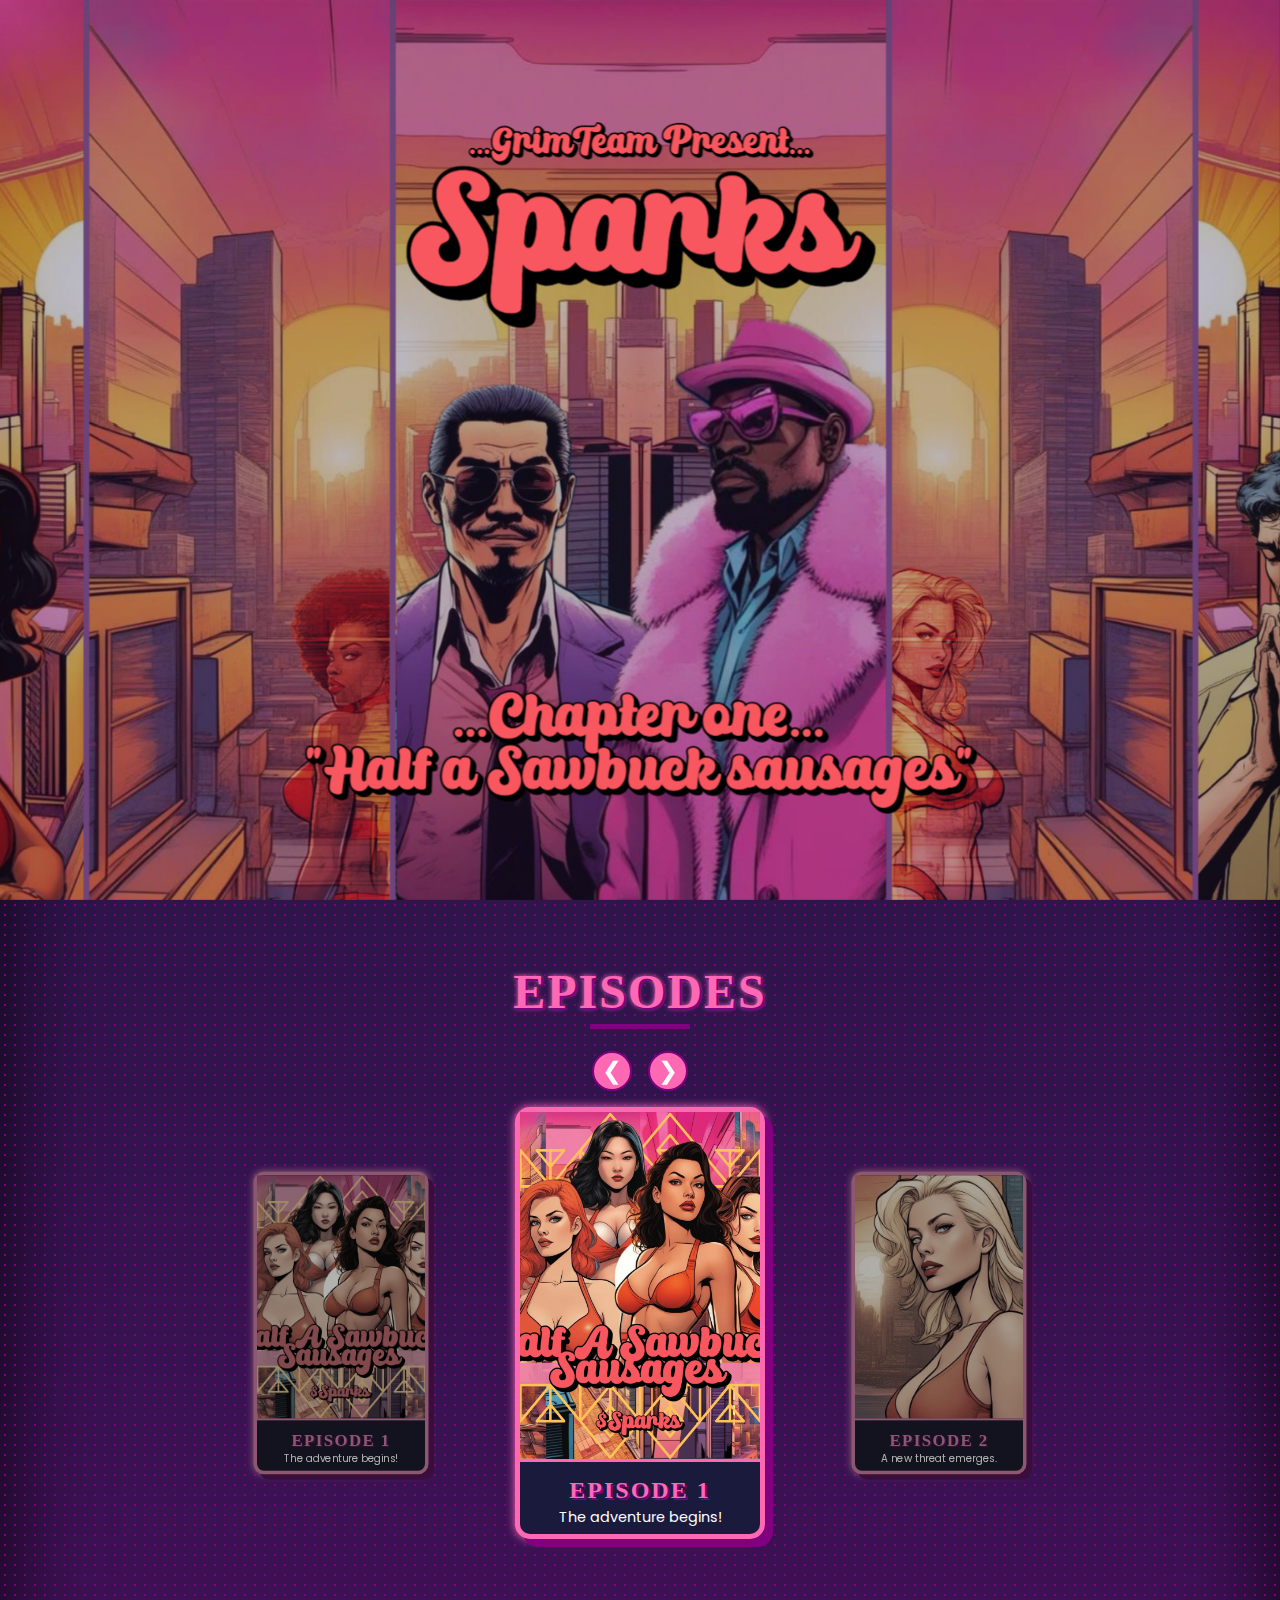
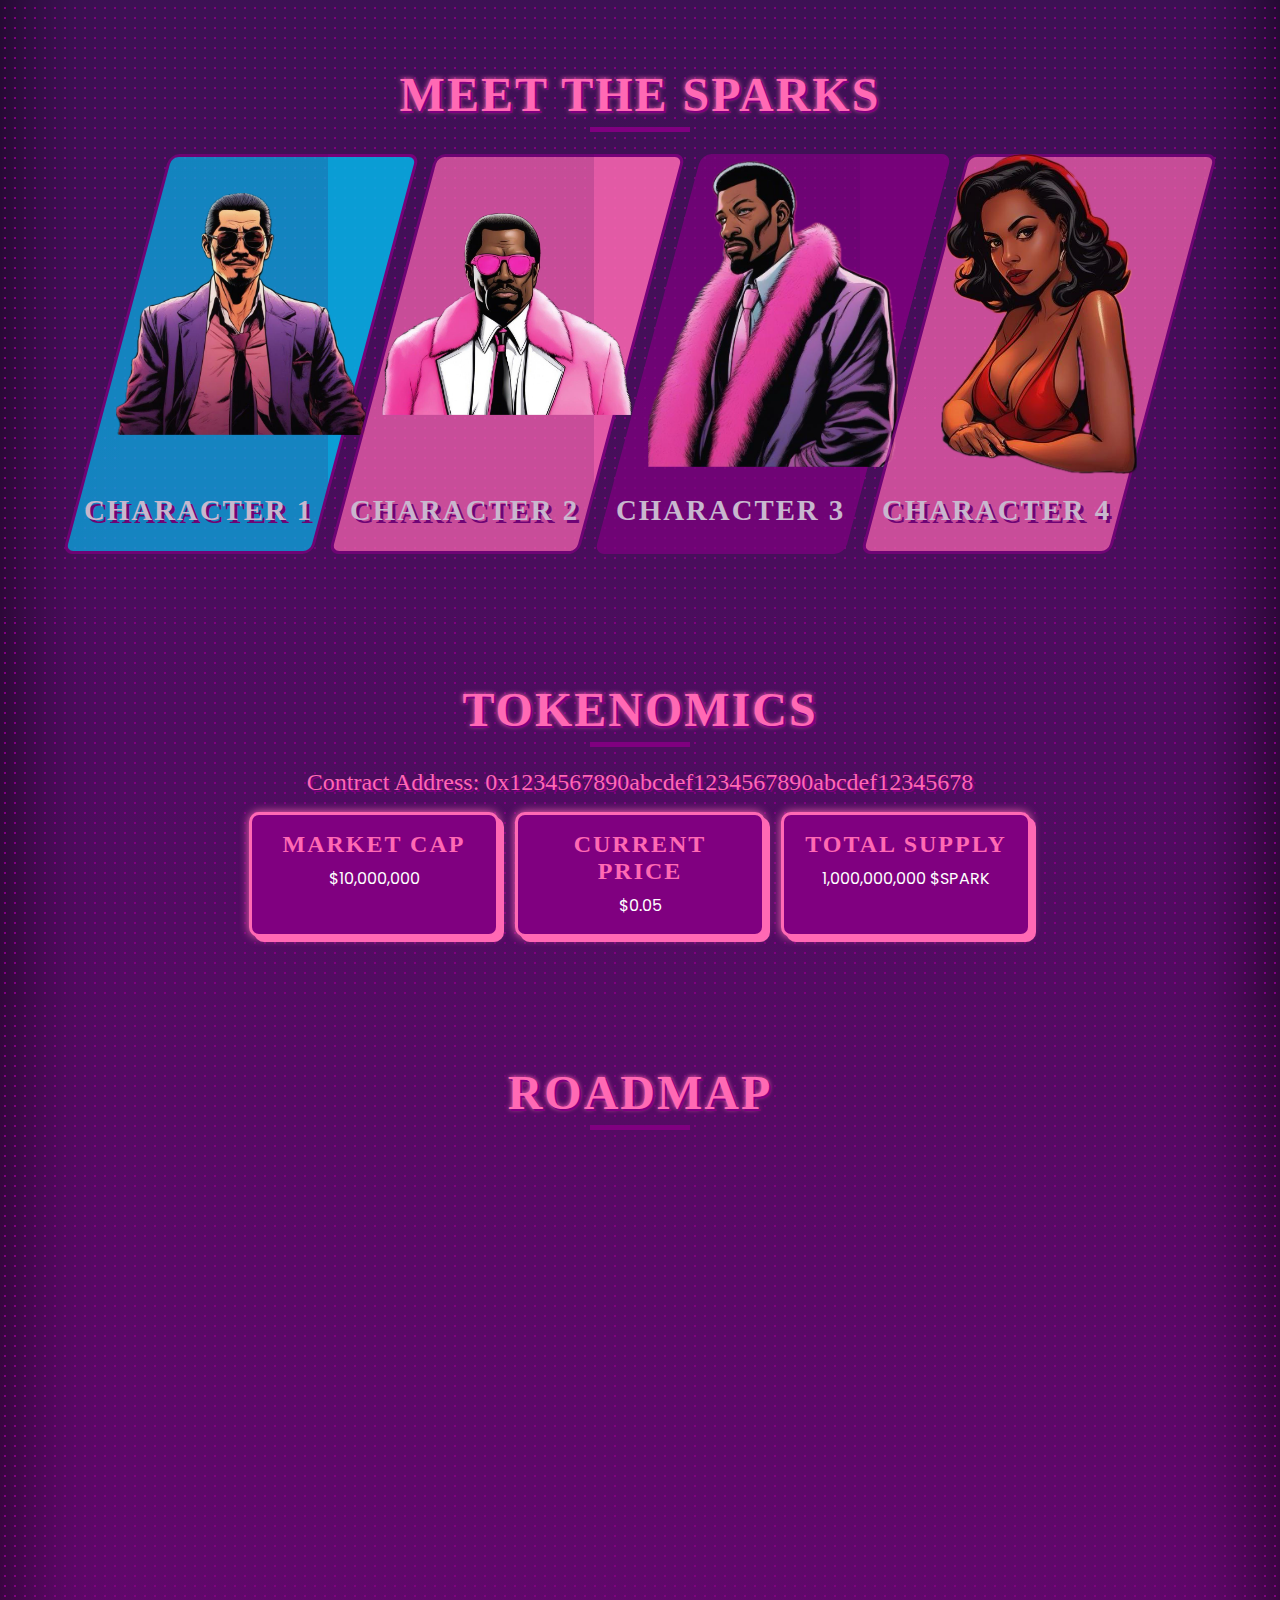
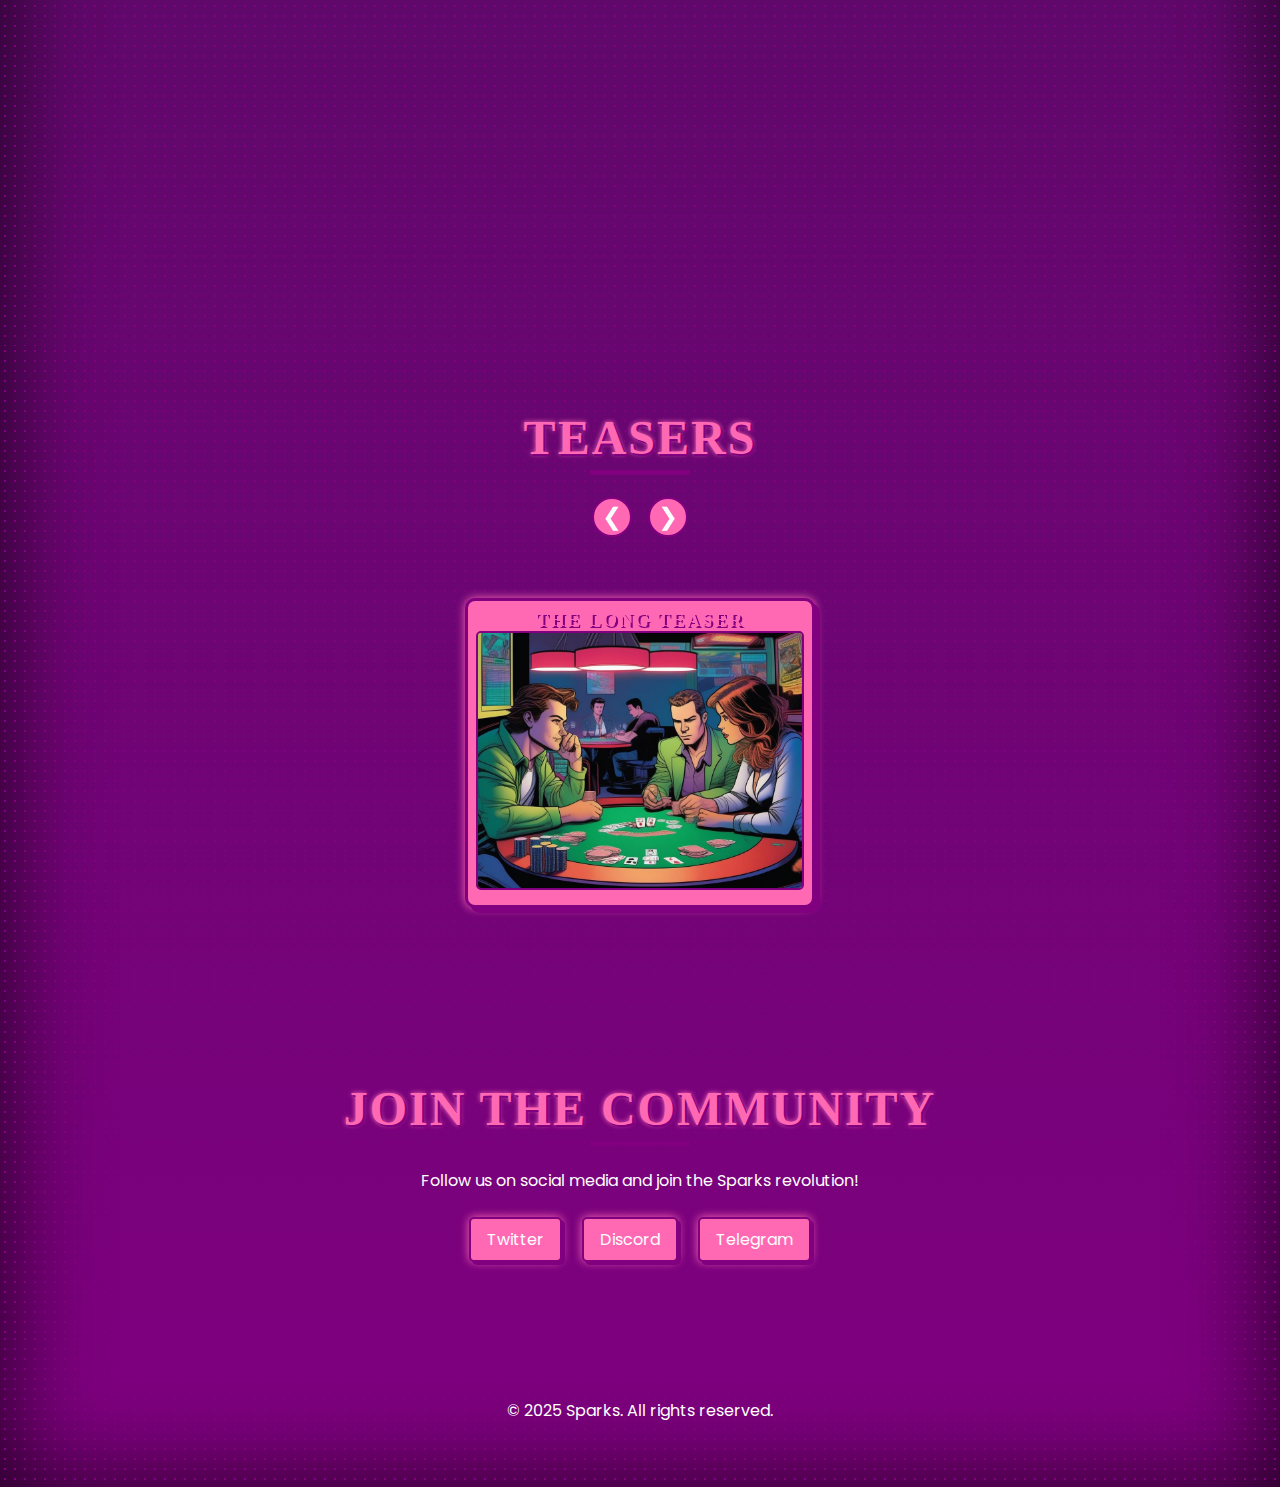
==== commit 2f17d185: "ffixed" ====
--- a/index.html
+++ b/index.html
@@ -249,10 +249,14 @@
         });
 
         // Parallax effect for hero background (disabled on mobile for performance)
-        if (window.innerWidth > 768) {
+        const heroImage = document.querySelector('.hero-image');
+        const heroBackground = document.querySelector('.hero-background');
+        
+        // Ensure the hero image is loaded before applying parallax
+        if (heroImage && window.innerWidth > 768) {
             window.addEventListener('scroll', function() {
-                const heroImage = document.querySelector('.hero-image');
                 const scrollPosition = window.pageYOffset;
+                // Apply parallax effect by translating the hero image
                 heroImage.style.transform = `translateY(${scrollPosition * 0.5}px)`;
             });
         }
@@ -365,7 +369,7 @@
 
         // Data for Episodes (including placeholders)
         const episodesData = [
-			{ image: "Episode1.png", title: "Episode 1", description: "The adventure begins!", url: "episode1.html", isPlaceholder: false },
+            { image: "Episode1.png", title: "Episode 1", description: "The adventure begins!", url: "episode1.html", isPlaceholder: false },
             { image: "Logo.jpg", title: "Episode 2", description: "A new threat emerges.", url: "episode1.html", isPlaceholder: false },
             { image: "placeholder_episode.jpg", title: "Episode 3", description: "Coming Soon<br>Stay tuned!", isPlaceholder: true },
             { image: "Teaser4.jpg", title: "Episode 4", description: "Coming Soon<br>Stay tuned!", isPlaceholder: true },
@@ -379,7 +383,6 @@
         const episodeLeftArrow = document.querySelector('.episode-left-arrow');
         const episodeRightArrow = document.querySelector('.episode-right-arrow');
         let episodeIndex = 0; // Start at the first real episode (Episode 1)
-
 
         function updateEpisodeCarousel() {
             // Ensure DOM elements are updated correctly
--- a/style.css
+++ b/style.css
@@ -147,19 +147,19 @@
 /* Hero Section with Speech Bubbles */
 .hero {
     position: relative;
-    height: 100vh;
+    width: 100vw; /* Full viewport width */
+    height: 100vh; /* Full viewport height */
     display: flex;
     justify-content: center;
     align-items: center;
     text-align: center;
     overflow: hidden;
-    width: 100%;
 }
 
 .hero-content {
     z-index: 2;
     color: #fff;
-    padding: 0 1rem;
+    padding: 0;
     position: relative;
     width: 100%;
     height: 100%;
@@ -191,8 +191,9 @@
 .hero-image {
     width: 100%;
     height: 100%;
-    object-fit: cover;
-    opacity: 0.8;
+    object-fit: cover; /* Ensure the image covers the entire area */
+    opacity: 0.7;
+    will-change: transform; /* Optimize for transform animations (parallax) */
 }
 
 /* Speech Bubbles */
@@ -654,7 +655,6 @@
 
 .roadmap-content p {
     font-family: 'Poppins', sans-serif;
-
     font-size: 1rem;
     color: #800080;
 }
@@ -963,97 +963,55 @@
         max-height: 80vh;
         object-fit: contain;
     }
-}
-
-/* Mobile: One page at a time */
+
+    /* Ensure parallax effect works on desktop */
+    .hero-background {
+        background-attachment: fixed; /* Ensure background-attachment is fixed for parallax */
+    }
+}
+
+/* Mobile: Ensure the hero section covers the entire screen but scrolls naturally */
 @media (max-width: 768px) {
+    .hero {
+        position: relative; /* Remove fixed positioning to allow scrolling */
+        width: 100vw;
+        height: 100vh; /* Full viewport height */
+    }
+
+    .hero-background {
+        width: 100%;
+        height: 100%;
+        background-attachment: scroll; /* Disable parallax on mobile */
+    }
+
+    .hero-image {
+        width: 100%;
+        height: 100%;
+        object-fit: cover; /* Ensure the image covers the entire area */
+    }
+
+    .hero-text {
+        width: 100%;
+        height: 100%;
+        object-fit: contain; /* Maintain the banner text scaling */
+    }
+
+    /* Remove the top offset since hero is no longer fixed */
+    .episodes-section,
+    .characters-section,
+    .tokenomics-section,
+    .roadmap-section,
+    .teasers-section,
+    .community-section,
+    .footer {
+        position: relative;
+        top: 0; /* Remove the offset */
+    }
+
     .comic-page {
         width: 90%;
         max-height: 70vh;
         object-fit: contain;
-    }
-}
-
-.back-button {
-    display: inline-block;
-    margin-top: 2rem;
-    padding: 1rem 2rem;
-    background-color: #ff69b4;
-    color: #fff;
-    text-decoration: none;
-    font-family: 'Chewy', cursive;
-    font-size: 1.5rem;
-    border: 3px solid #800080;
-    border-radius: 5px;
-    box-shadow: 3px 3px #800080, 0 0 10px #ff69b4;
-    transition: transform 0.3s ease, box-shadow 0.3s ease;
-}
-
-.back-button:hover {
-    transform: scale(1.1);
-    box-shadow: 3px 3px #ff69b4, 0 0 15px #ff69b4;
-}
-
-/* Animations */
-@keyframes popIn {
-    0% { transform: scale(0); opacity: 0; }
-    80% { transform: scale(1.2); opacity: 1; }
-    100% { transform: scale(1); }
-}
-
-@keyframes fadeIn {
-    0% { opacity: 0; }
-    100% { opacity: 1; }
-}
-
-@keyframes zoomIn {
-    0% { transform: scale(1); }
-    100% { transform: scale(1.1); }
-}
-
-@keyframes expand {
-    0% { width: 0; }
-    100% { width: 100px; }
-}
-
-@keyframes pulse {
-    0% { transform: scale(1); }
-    50% { transform: scale(1.05); }
-    100% { transform: scale(1); }
-}
-
-section {
-    transition: opacity 0.5s, transform 0.5s;
-}
-
-section.visible {
-    opacity: 1;
-    transform: translateY(0);
-}
-
-/* Responsive Design */
-@media (max-width: 1024px) {
-    .character-selection {
-        flex-wrap: wrap;
-    }
-
-    .character-slot {
-        width: 200px;
-        height: 350px;
-    }
-
-    .character-name {
-        font-size: 1.5rem;
-    }
-}
-
-@media (max-width: 768px) {
-    .hero {
-        height: 70vh;
-    }
-
-    .hero-text {
-        max-width: 600px;
     }
 
     .speech-bubble p {
@@ -1183,11 +1141,39 @@
 
 @media (max-width: 480px) {
     .hero {
-        height: 70vh;
+        position: relative; /* Remove fixed positioning to allow scrolling */
+        width: 100vw;
+        height: 100vh; /* Full viewport height */
+    }
+
+    .hero-background {
+        width: 100%;
+        height: 100%;
+        background-attachment: scroll; /* Disable parallax on mobile */
+    }
+
+    .hero-image {
+        width: 100%;
+        height: 100%;
+        object-fit: cover; /* Ensure the image covers the entire area */
     }
 
     .hero-text {
-        max-width: 400px;
+        width: 100%;
+        height: 100%;
+        object-fit: contain; /* Maintain the banner text scaling */
+    }
+
+    /* Remove the top offset since hero is no longer fixed */
+    .episodes-section,
+    .characters-section,
+    .tokenomics-section,
+    .roadmap-section,
+    .teasers-section,
+    .community-section,
+    .footer {
+        position: relative;
+        top: 0; /* Remove the offset */
     }
 
     .speech-bubble p {
@@ -1214,4 +1200,59 @@
 
     .character-slot {
         width: 200px;
-        height: 280px+        height: 280px;
+    }
+
+    .character-name {
+        font-size: 1rem;
+    }
+
+    .teaser-stack {
+        width: 250px;
+    }
+
+    .teaser-card.long-teaser,
+    .teaser-card.short-teaser {
+        width: 100%;
+    }
+
+    .episode-panel {
+        flex: 0 0 150px; /* Even smaller width on very small screens */
+    }
+
+    .episode-image {
+        height: 200px;
+    }
+
+    .episode-info h3 {
+        font-size: 1rem;
+    }
+
+    .episode-info p {
+        font-size: 0.8rem;
+    }
+
+    .episode-panel.episode-left {
+        transform: scale(0.7) translateX(-20px); /* Even closer on very small screens */
+    }
+
+    .episode-panel.episode-right {
+        transform: scale(0.7) translateX(20px); /* Even closer on very small screens */
+    }
+
+    .tokenomics-box {
+        width: 200px;
+    }
+
+    .tokenomics-box h3 {
+        font-size: 1.2rem;
+    }
+
+    .tokenomics-box p {
+        font-size: 0.9rem;
+    }
+
+    .contract-address {
+        font-size: 1rem;
+    }
+}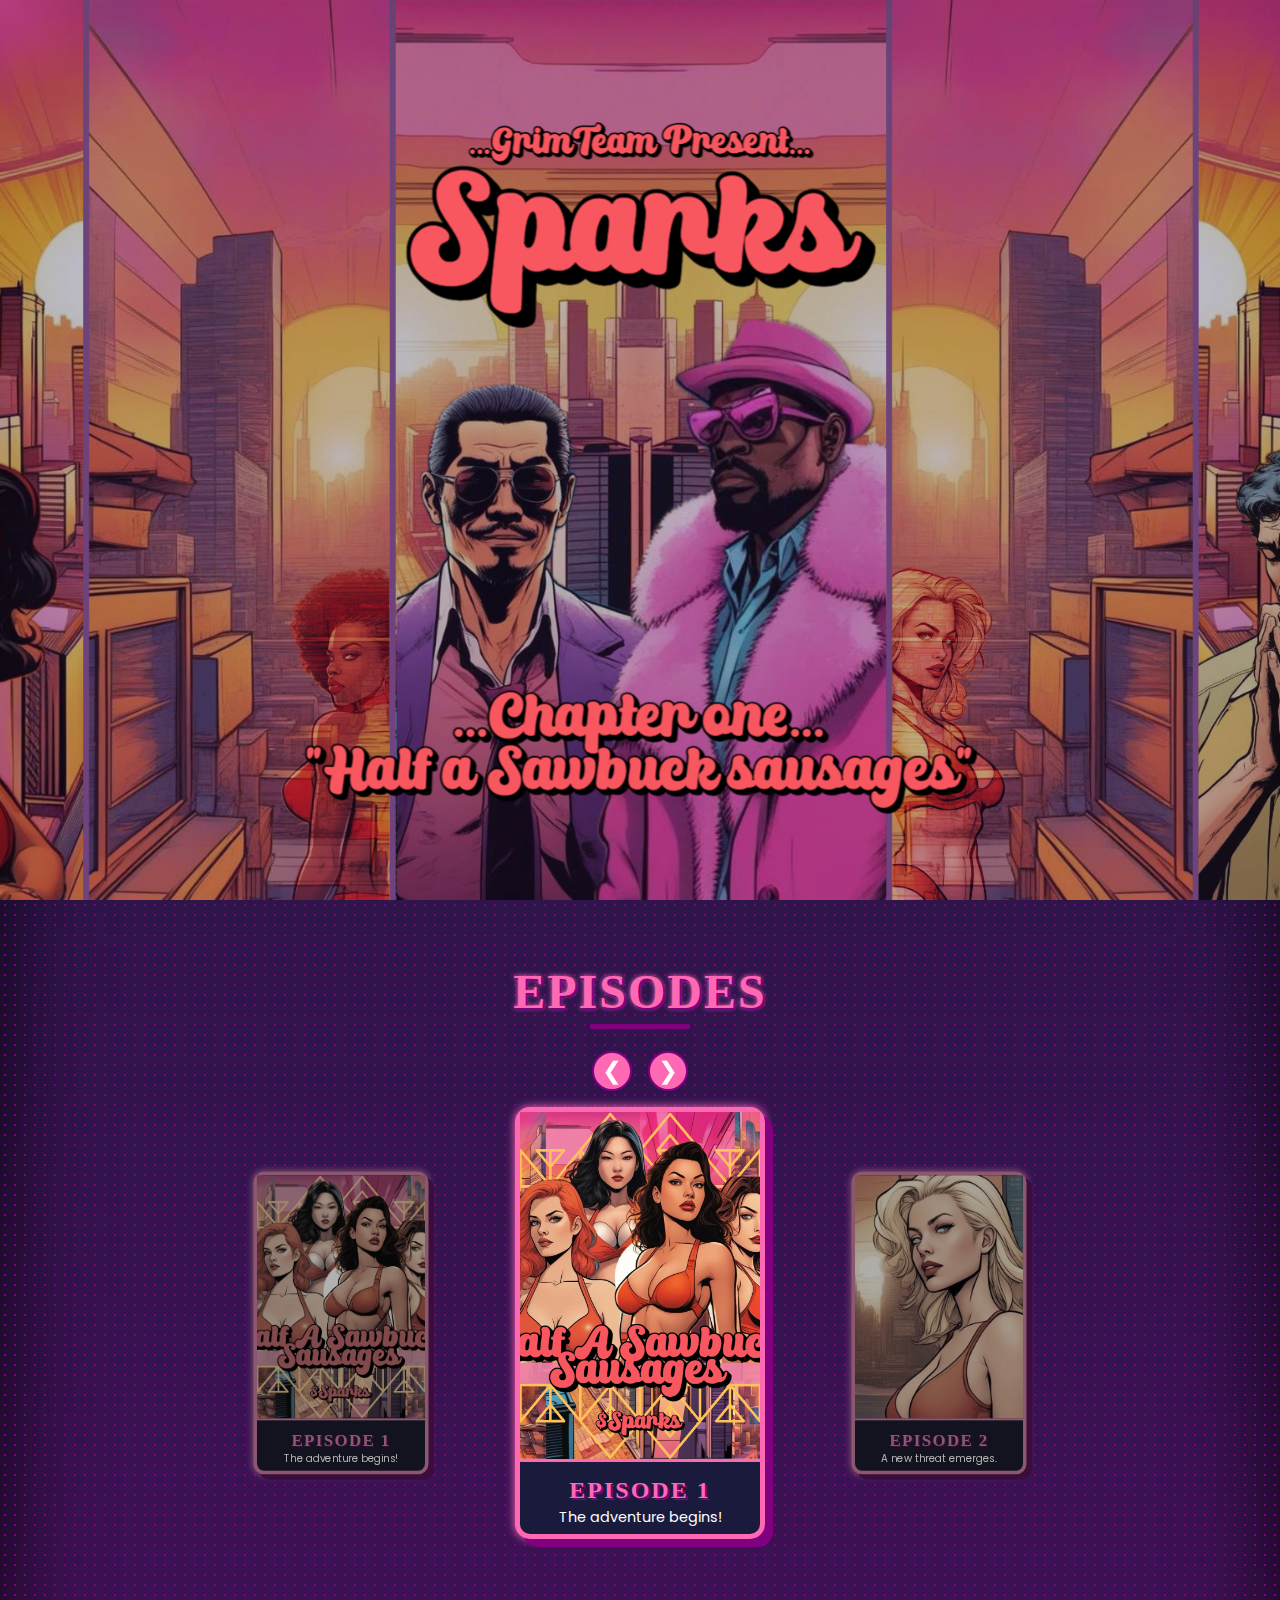
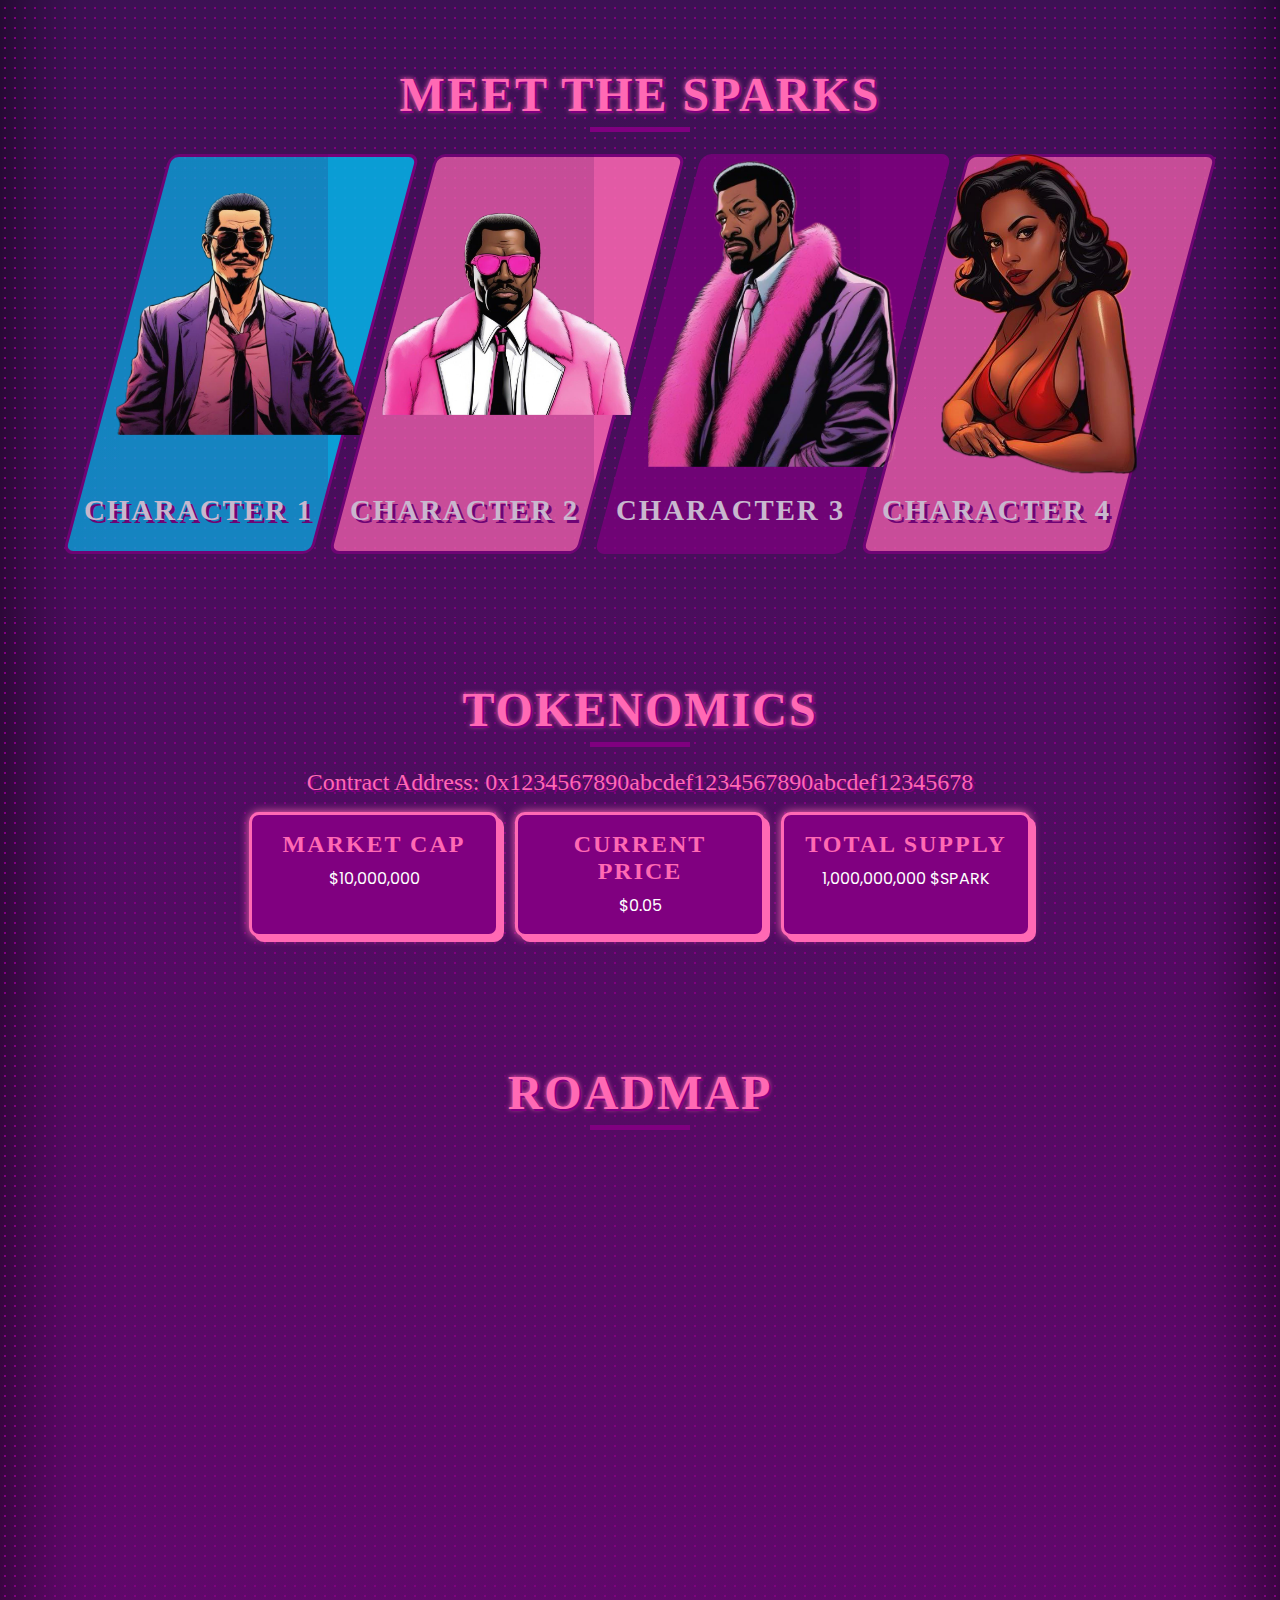
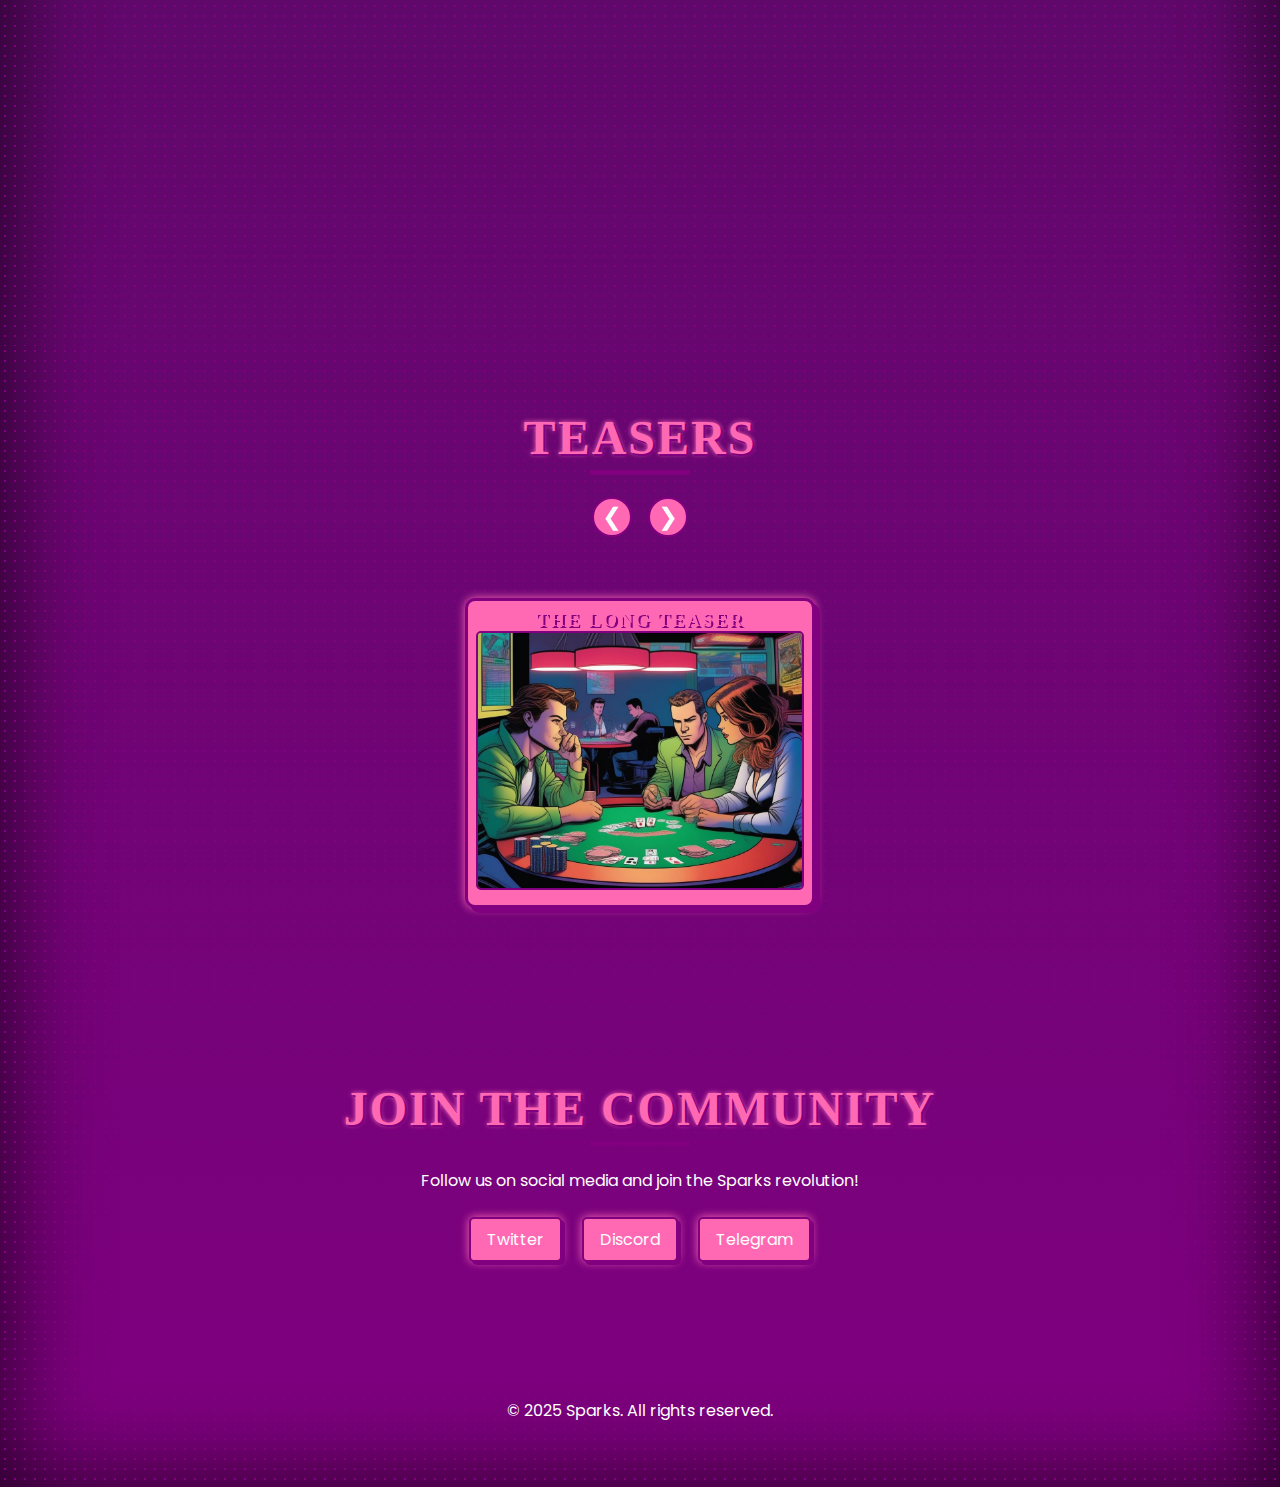
==== commit 0f78aeec: "changes" ====
--- a/index.html
+++ b/index.html
@@ -248,19 +248,6 @@
             });
         });
 
-        // Parallax effect for hero background (disabled on mobile for performance)
-        const heroImage = document.querySelector('.hero-image');
-        const heroBackground = document.querySelector('.hero-background');
-        
-        // Ensure the hero image is loaded before applying parallax
-        if (heroImage && window.innerWidth > 768) {
-            window.addEventListener('scroll', function() {
-                const scrollPosition = window.pageYOffset;
-                // Apply parallax effect by translating the hero image
-                heroImage.style.transform = `translateY(${scrollPosition * 0.5}px)`;
-            });
-        }
-
         // Fade-in and slide animations for sections and nested elements on scroll
         const sections = document.querySelectorAll('section');
         const roadmapItems = document.querySelectorAll('.roadmap-item');
--- a/style.css
+++ b/style.css
@@ -182,18 +182,14 @@
     left: 0;
     width: 100%;
     height: 100%;
-    background-attachment: fixed;
-    background-position: center;
-    background-repeat: no-repeat;
+    background: url('Banner3.png') no-repeat center center fixed; /* Use background image for parallax */
     background-size: cover;
-}
-
+    opacity: 0.7; /* Match the opacity previously applied to .hero-image */
+}
+
+/* Remove the hero-image since we're using background image for parallax */
 .hero-image {
-    width: 100%;
-    height: 100%;
-    object-fit: cover; /* Ensure the image covers the entire area */
-    opacity: 0.7;
-    will-change: transform; /* Optimize for transform animations (parallax) */
+    display: none; /* No longer needed */
 }
 
 /* Speech Bubbles */
@@ -493,6 +489,7 @@
 .tokenomics-boxes {
     display: flex;
     justify-content: center;
+
     gap: 1rem;
     flex-wrap: wrap;
 }
@@ -963,17 +960,12 @@
         max-height: 80vh;
         object-fit: contain;
     }
-
-    /* Ensure parallax effect works on desktop */
-    .hero-background {
-        background-attachment: fixed; /* Ensure background-attachment is fixed for parallax */
-    }
 }
 
 /* Mobile: Ensure the hero section covers the entire screen but scrolls naturally */
 @media (max-width: 768px) {
     .hero {
-        position: relative; /* Remove fixed positioning to allow scrolling */
+        position: relative; /* Ensure it scrolls naturally */
         width: 100vw;
         height: 100vh; /* Full viewport height */
     }
@@ -981,13 +973,7 @@
     .hero-background {
         width: 100%;
         height: 100%;
-        background-attachment: scroll; /* Disable parallax on mobile */
-    }
-
-    .hero-image {
-        width: 100%;
-        height: 100%;
-        object-fit: cover; /* Ensure the image covers the entire area */
+        background-attachment: fixed; /* Enable parallax on mobile */
     }
 
     .hero-text {
@@ -1141,7 +1127,7 @@
 
 @media (max-width: 480px) {
     .hero {
-        position: relative; /* Remove fixed positioning to allow scrolling */
+        position: relative; /* Ensure it scrolls naturally */
         width: 100vw;
         height: 100vh; /* Full viewport height */
     }
@@ -1149,13 +1135,7 @@
     .hero-background {
         width: 100%;
         height: 100%;
-        background-attachment: scroll; /* Disable parallax on mobile */
-    }
-
-    .hero-image {
-        width: 100%;
-        height: 100%;
-        object-fit: cover; /* Ensure the image covers the entire area */
+        background-attachment: fixed; /* Enable parallax on mobile */
     }
 
     .hero-text {
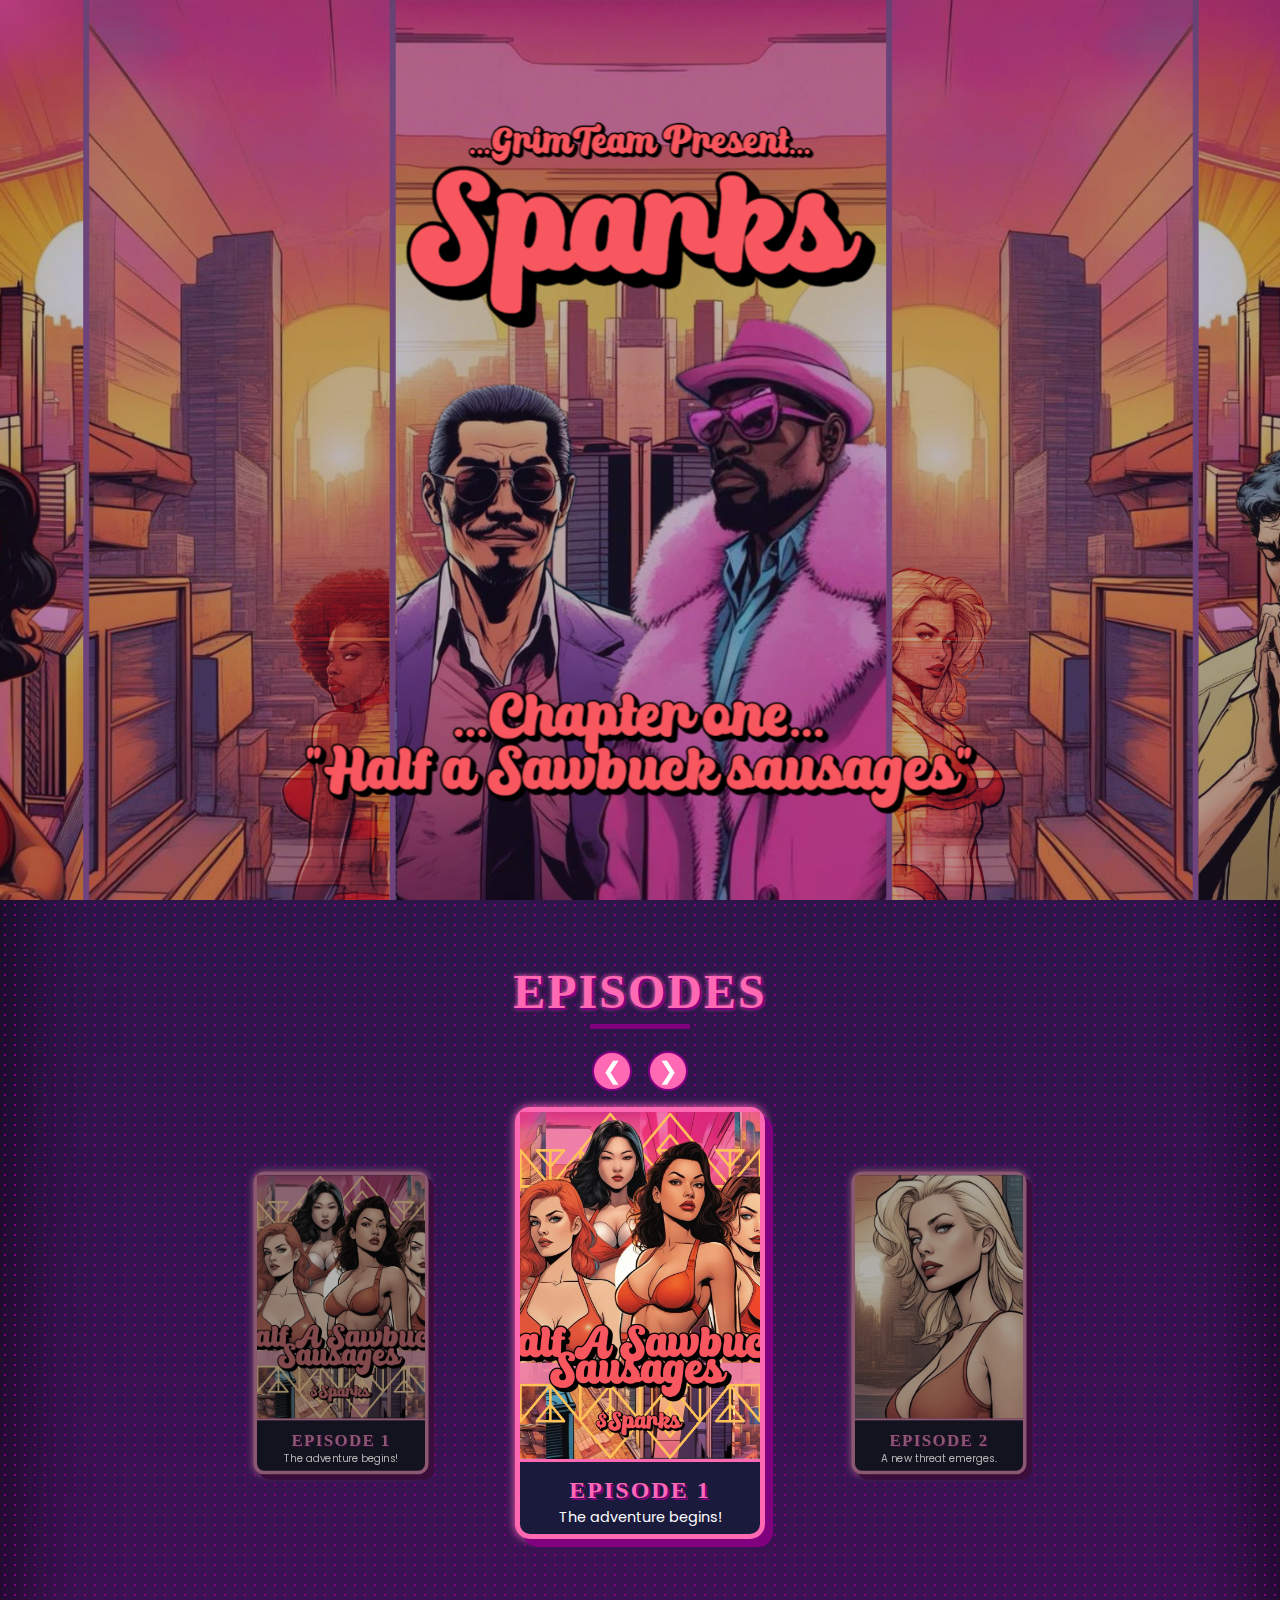
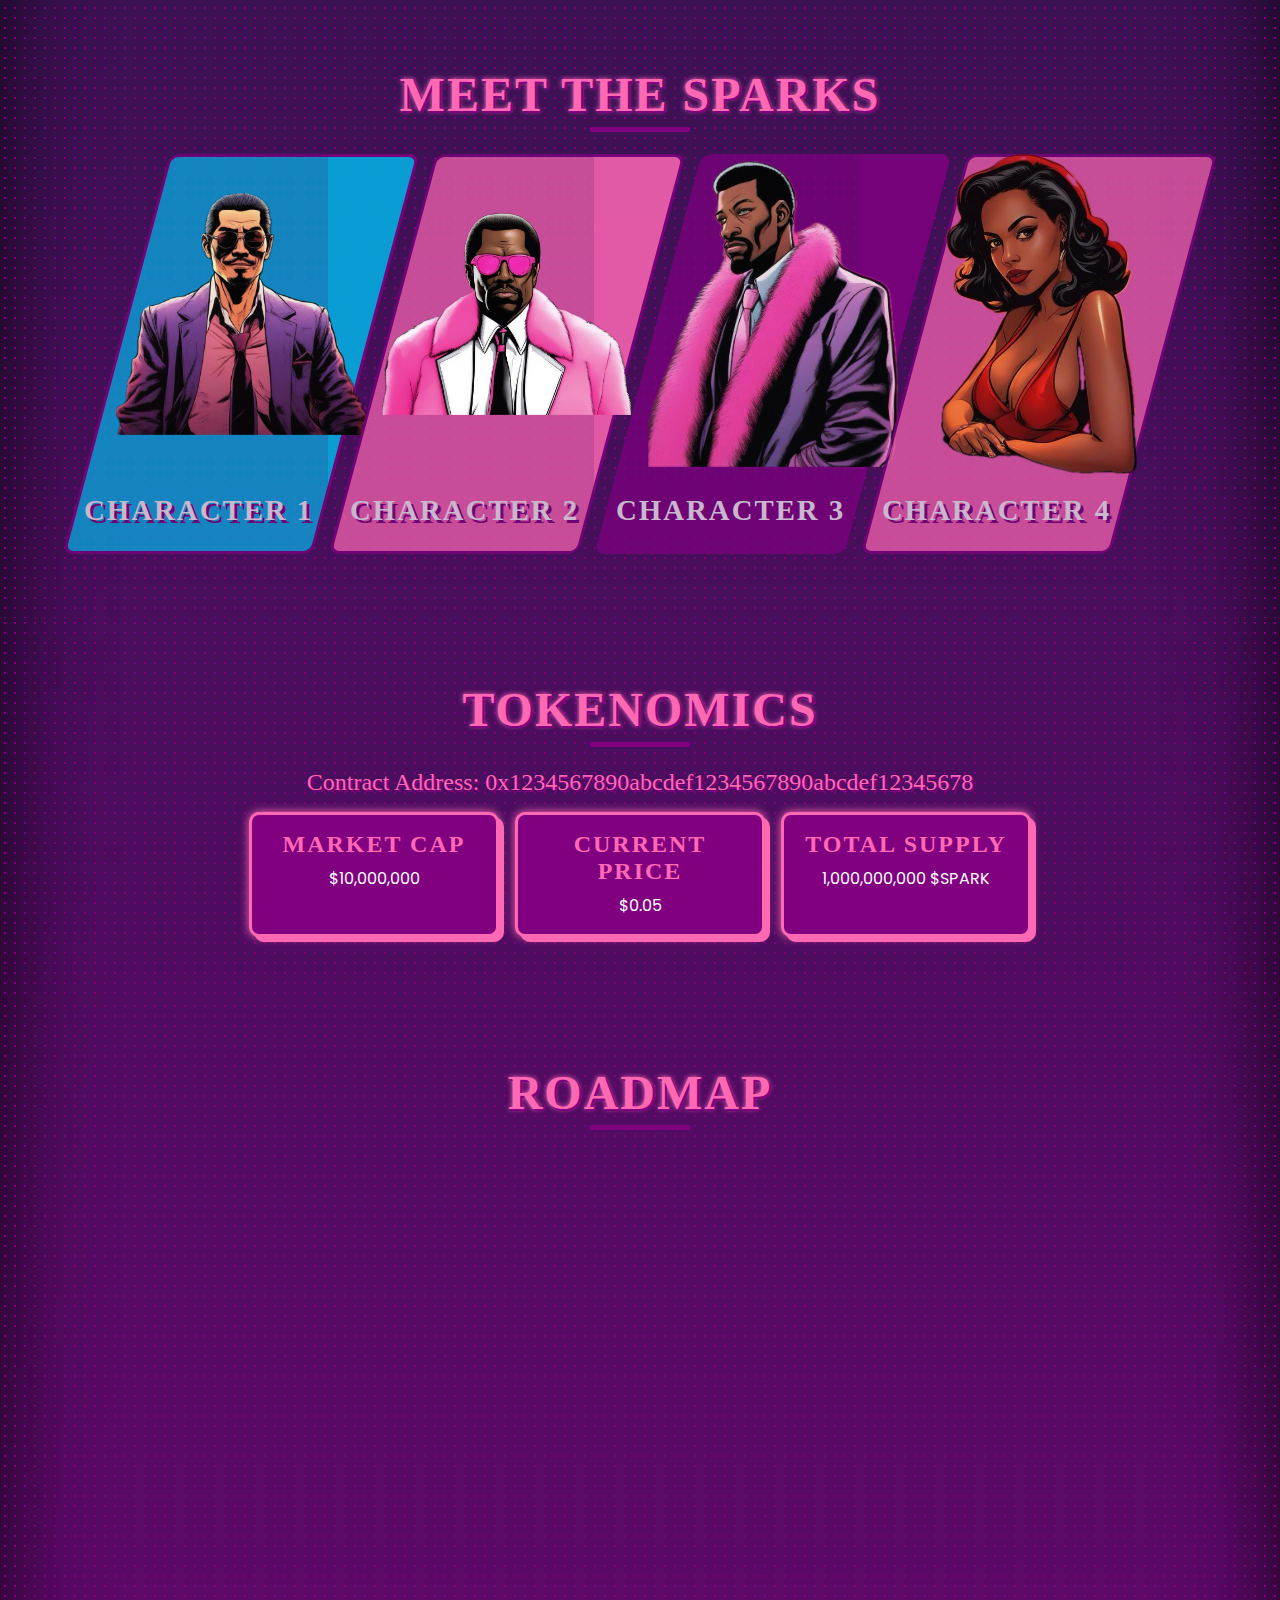
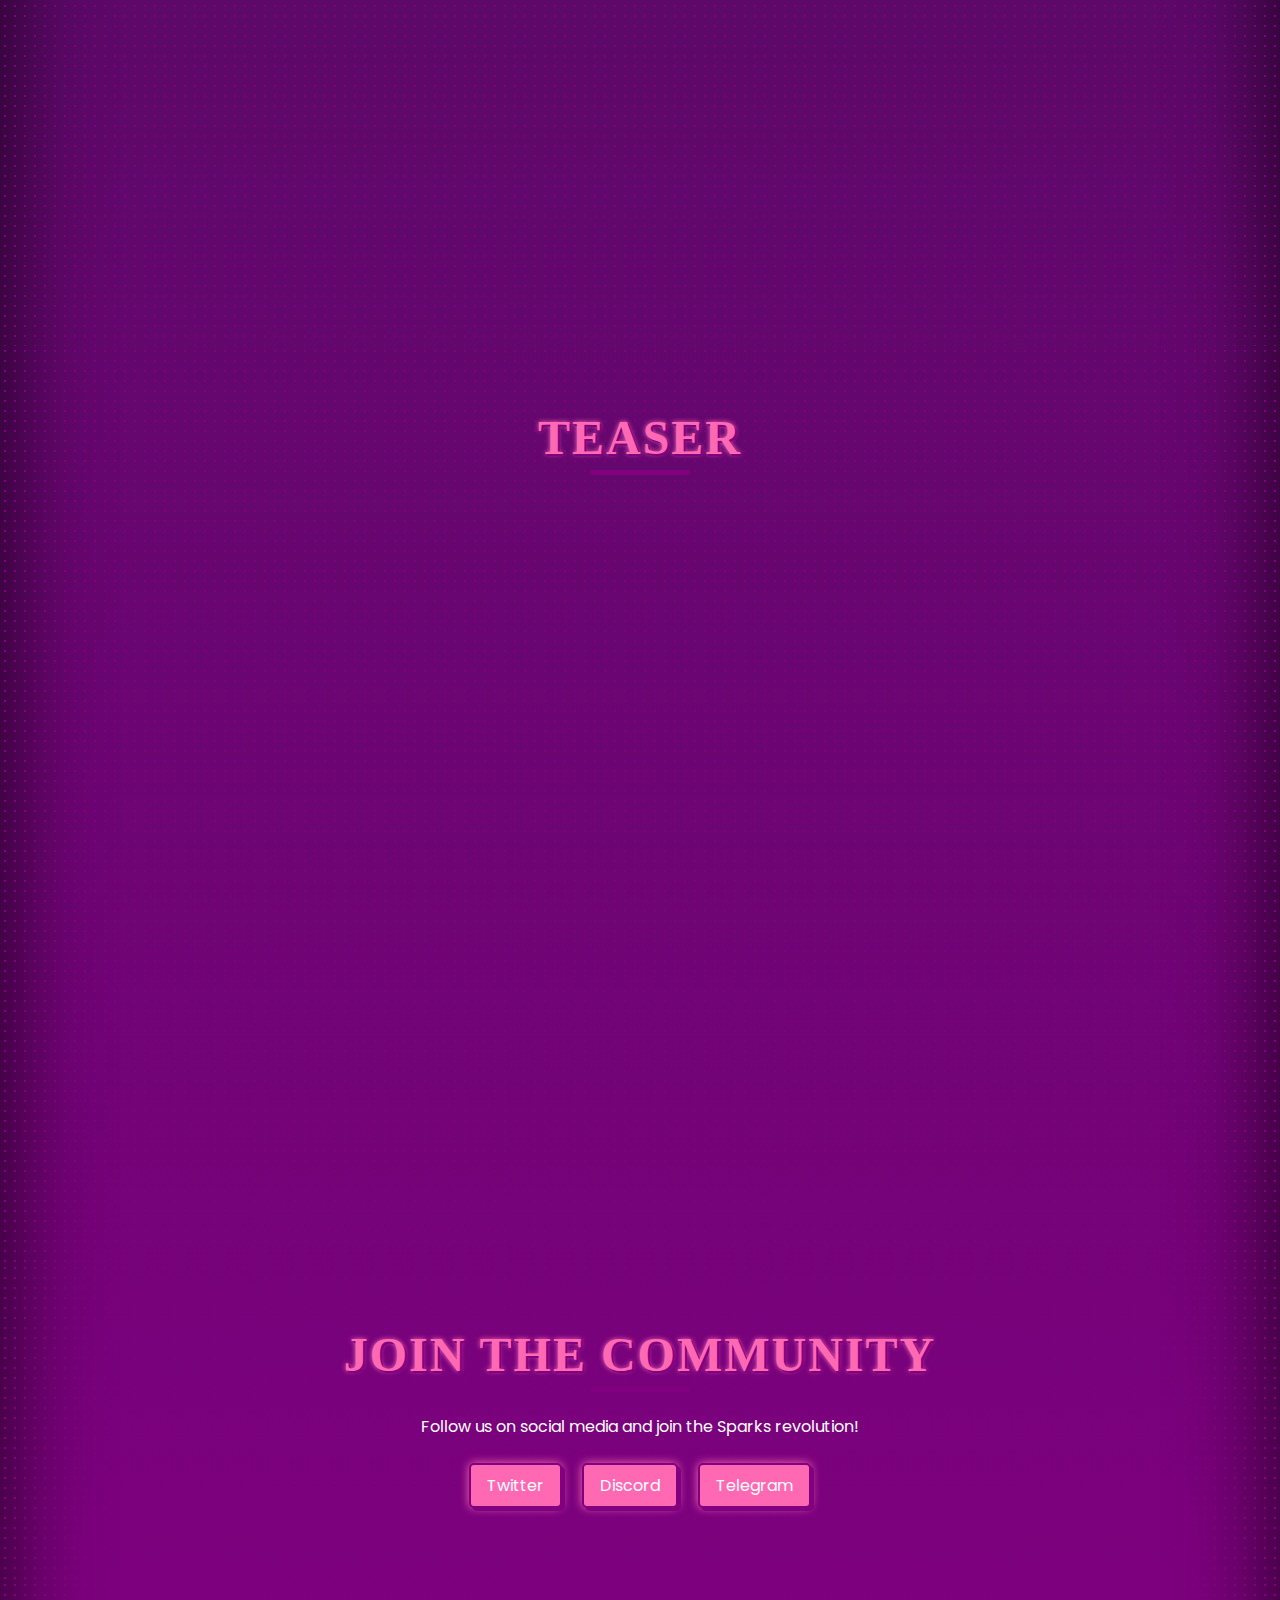
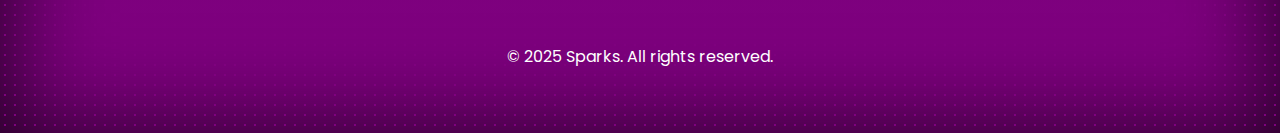
==== commit 1b470869: "changes" ====
--- a/index.html
+++ b/index.html
@@ -7,6 +7,7 @@
     <link rel="stylesheet" href="style.css">
     <!-- Adding comic-style fonts from Google Fonts -->
     <link href="https://fonts.googleapis.com/css2?family=Chewy&family=Poppins:wght@400;700&display=swap" rel="stylesheet">
+    <link rel="icon" href="Logo.jpg" />
 </head>
 <body>
     <!-- Cursor Glow Overlay -->
@@ -155,38 +156,16 @@
 
     <!-- Teasers Section -->
     <section id="teasers" class="teasers-section">
-        <h2 class="section-title">Teasers</h2>
-        <div class="teaser-carousel">
-            <div class="carousel-arrows">
-                <button class="carousel-arrow teaser-left-arrow" aria-label="Previous Teaser">❮</button>
-                <button class="carousel-arrow teaser-right-arrow" aria-label="Next Teaser">❯</button>
-            </div>
-            <div class="teaser-stack">
-                <div class="teaser-card long-teaser">
-                    <h3>The Long Teaser</h3>
-                    <img src="Teaser2.jpg" alt="Long Teaser" class="teaser-video">
-                </div>
-                <div class="teaser-card short-teaser">
-                    <h3>Character 1 Teaser</h3>
-                    <img src="Teaser1.jpg" alt="Character 1 Teaser" class="teaser-video">
-                </div>
-                <div class="teaser-card short-teaser">
-                    <h3>Character 2 Teaser</h3>
-                    <img src="Teaser3.jpg" alt="Character 2 Teaser" class="teaser-video">
-                </div>
-                <div class="teaser-card short-teaser">
-                    <h3>Character 3 Teaser</h3>
-                    <img src="Teaser4.jpg" alt="Character 3 Teaser" class="teaser-video">
-                </div>
-                <div class="teaser-card short-teaser">
-                    <h3>Character 4 Teaser</h3>
-                    <img src="Teaser5.jpg" alt="Character 4 Teaser" class="teaser-video">
-                </div>
-                <div class="teaser-card short-teaser">
-                    <h3>Tokenomics Teaser</h3>
-                    <img src="Teaser6.jpg" alt="Tokenomics Teaser" class="teaser-video">
-                </div>
-            </div>
+        <h2 class="section-title">Teaser</h2>
+        <div class="teaser-video-container">
+            <iframe 
+                class="teaser-video-iframe"
+                src="https://www.youtube.com/embed/HbC3COF33k0" 
+                title="Sparks Teaser Video"
+                frameborder="0"
+                allow="accelerometer; autoplay; clipboard-write; encrypted-media; gyroscope; picture-in-picture"
+                allowfullscreen
+            ></iframe>
         </div>
     </section>
 
@@ -251,10 +230,10 @@
         // Fade-in and slide animations for sections and nested elements on scroll
         const sections = document.querySelectorAll('section');
         const roadmapItems = document.querySelectorAll('.roadmap-item');
-        const tokenomicsBoxes = document.querySelectorAll('.tokenomics-box');
         const contractAddress = document.querySelector('.contract-address');
         const episodePanels = document.querySelectorAll('.episode-panel');
-        const teaserCards = document.querySelectorAll('.teaser-card');
+        const teaserVideoContainer = document.querySelector('.teaser-video-container');
+        const tokenomicsBoxes = document.querySelectorAll('.tokenomics-box');
 
         const options = {
             threshold: 0.2
@@ -279,16 +258,17 @@
         if (contractAddress) {
             observer.observe(contractAddress);
         }
+
+        episodePanels.forEach(panel => {
+            observer.observe(panel);
+        });
+
+        if (teaserVideoContainer) {
+            observer.observe(teaserVideoContainer);
+        }
+
         tokenomicsBoxes.forEach(box => {
             observer.observe(box);
-        });
-
-        episodePanels.forEach(panel => {
-            observer.observe(panel);
-        });
-
-        teaserCards.forEach(card => {
-            observer.observe(card);
         });
 
         // Character selection animation
@@ -320,39 +300,6 @@
                 }, 1000);
             });
         });
-
-        // Carousel for Teasers
-        const teaserStack = document.querySelector('.teaser-stack');
-        const teaserCardsArray = document.querySelectorAll('.teaser-card');
-        const teaserLeftArrow = document.querySelector('.teaser-left-arrow');
-        const teaserRightArrow = document.querySelector('.teaser-right-arrow');
-        let teaserIndex = 0;
-
-        function updateTeaserCarousel() {
-            teaserCardsArray.forEach((card, index) => {
-                card.style.display = index === teaserIndex ? 'block' : 'none';
-                card.classList.toggle('active', index === teaserIndex);
-            });
-
-            teaserLeftArrow.style.display = teaserIndex === 0 ? 'none' : 'inline-block';
-            teaserRightArrow.style.display = teaserIndex === teaserCardsArray.length - 1 ? 'none' : 'inline-block';
-        }
-
-        teaserLeftArrow.addEventListener('click', () => {
-            if (teaserIndex > 0) {
-                teaserIndex--;
-                updateTeaserCarousel();
-            }
-        });
-
-        teaserRightArrow.addEventListener('click', () => {
-            if (teaserIndex < teaserCardsArray.length - 1) {
-                teaserIndex++;
-                updateTeaserCarousel();
-            }
-        });
-
-        updateTeaserCarousel();
 
         // Data for Episodes (including placeholders)
         const episodesData = [
--- a/style.css
+++ b/style.css
@@ -252,7 +252,7 @@
     background-image: radial-gradient(circle, #800080 1px, transparent 1px);
     background-size: 10px 10px;
     position: relative;
-    overflow: hidden;
+    overflow: visible; /* Ensure no overflow issues */
 }
 
 .teasers-section::after {
@@ -273,67 +273,46 @@
     100% { transform: translateY(-5px); }
 }
 
-.teaser-carousel {
-    max-width: 100%;
+.teaser-video-container {
+    max-width: 1200px; /* Adjusted to match 1920x1080 at a smaller scale */
+	max-height: 400px;
+    width: 100%;
     margin: 0 auto;
-    position: relative;
-    display: flex;
-    flex-direction: column;
-    justify-content: center;
-    align-items: center;
-}
-
-.teaser-stack {
-    position: relative;
-    width: 350px;
-    height: 400px;
-    display: flex;
-    justify-content: center;
-    align-items: center;
-}
-
-.teaser-card {
-    background-color: #ff69b4;
+    padding: 0 1rem;
+    opacity: 0;
+    transform: translateY(20px);
+    transition: opacity 0.5s ease, transform 0.5s ease;
+    display: block !important; /* Ensure visibility */
+}
+
+/* Ensure the video maintains a 16:9 aspect ratio (1920x1080) */
+.teaser-video-container {
+    position: relative;
+    padding-bottom: 56.25%; /* 16:9 aspect ratio (1080/1920 = 0.5625) */
+    height: 0;
+    overflow: visible;
+}
+
+.teaser-video-iframe {
+    position: absolute;
+    top: 0;
+    left: 0;
+    width: 100%;
+    height: 100%;
     border: 3px solid #800080;
     border-radius: 10px;
-    padding: 0.5rem;
-    text-align: center;
     box-shadow: 5px 5px #800080, 0 0 10px #ff69b4;
-    opacity: 0;
-    display: none;
-    width: 100%;
-    will-change: transform;
-    transform: scale(1);
     transition: transform 0.3s ease, box-shadow 0.3s ease;
 }
 
-.teaser-card.active {
-    display: block;
+.teaser-video-iframe:hover {
+    transform: scale(1.03);
+    box-shadow: 8px 8px #800080, 0 0 15px #ff69b4;
+}
+
+.teaser-video-container.visible {
     opacity: 1;
-    animation: comicPopIn 0.5s forwards;
-    animation-iteration-count: 1;
-}
-
-.teaser-card:hover {
-    transform: scale(1.05);
-    box-shadow: 8px 8px #800080, 0 0 15px #ff69b4;
-}
-
-@keyframes comicPopIn {
-    0% { transform: scale(0); opacity: 0; }
-    80% { transform: scale(1.1); opacity: 1; }
-    100% { transform: scale(1); opacity: 1; }
-}
-
-.teaser-video {
-    width: 100%;
-    border: 2px solid #800080;
-    border-radius: 5px;
-    transition: border-color 0.3s;
-}
-
-.teaser-video:hover {
-    border-color: #ff69b4;
+    transform: translateY(0);
 }
 
 /* Characters Section */
@@ -489,7 +468,6 @@
 .tokenomics-boxes {
     display: flex;
     justify-content: center;
-
     gap: 1rem;
     flex-wrap: wrap;
 }
@@ -962,7 +940,8 @@
     }
 }
 
-/* Mobile: Ensure the hero section covers the entire screen but scrolls naturally */
+/* Mobile: Ensure the hero section and video are visible */
+
 @media (max-width: 768px) {
     .hero {
         position: relative; /* Ensure it scrolls naturally */
@@ -1022,21 +1001,19 @@
         height: 80px;
     }
 
-    .teaser-stack {
-        width: 300px;
-        height: auto;
-        display: block;
-    }
-
-    .teaser-card {
-        position: relative;
-        width: 100%;
-        transform: none;
-        display: none;
-    }
-
-    .teaser-card:hover {
-        transform: scale(1.05);
+
+
+    .tokenomics-boxes {
+        flex-direction: column;
+        align-items: center;
+    }
+
+    .tokenomics-box {
+        width: 220px;
+    }
+
+    .contract-address {
+        font-size: 1.2rem;
     }
 
     .character-selection {
@@ -1051,19 +1028,6 @@
     }
 
     .character-name {
-        font-size: 1.2rem;
-    }
-
-    .tokenomics-boxes {
-        flex-direction: column;
-        align-items: center;
-    }
-
-    .tokenomics-box {
-        width: 220px;
-    }
-
-    .contract-address {
         font-size: 1.2rem;
     }
 
@@ -1178,6 +1142,24 @@
         height: 60px;
     }
 
+
+
+    .tokenomics-box {
+        width: 200px;
+    }
+
+    .tokenomics-box h3 {
+        font-size: 1.2rem;
+    }
+
+    .tokenomics-box p {
+        font-size: 0.9rem;
+    }
+
+    .contract-address {
+        font-size: 1rem;
+    }
+
     .character-slot {
         width: 200px;
         height: 280px;
@@ -1187,15 +1169,6 @@
         font-size: 1rem;
     }
 
-    .teaser-stack {
-        width: 250px;
-    }
-
-    .teaser-card.long-teaser,
-    .teaser-card.short-teaser {
-        width: 100%;
-    }
-
     .episode-panel {
         flex: 0 0 150px; /* Even smaller width on very small screens */
     }
@@ -1219,20 +1192,4 @@
     .episode-panel.episode-right {
         transform: scale(0.7) translateX(20px); /* Even closer on very small screens */
     }
-
-    .tokenomics-box {
-        width: 200px;
-    }
-
-    .tokenomics-box h3 {
-        font-size: 1.2rem;
-    }
-
-    .tokenomics-box p {
-        font-size: 0.9rem;
-    }
-
-    .contract-address {
-        font-size: 1rem;
-    }
 }